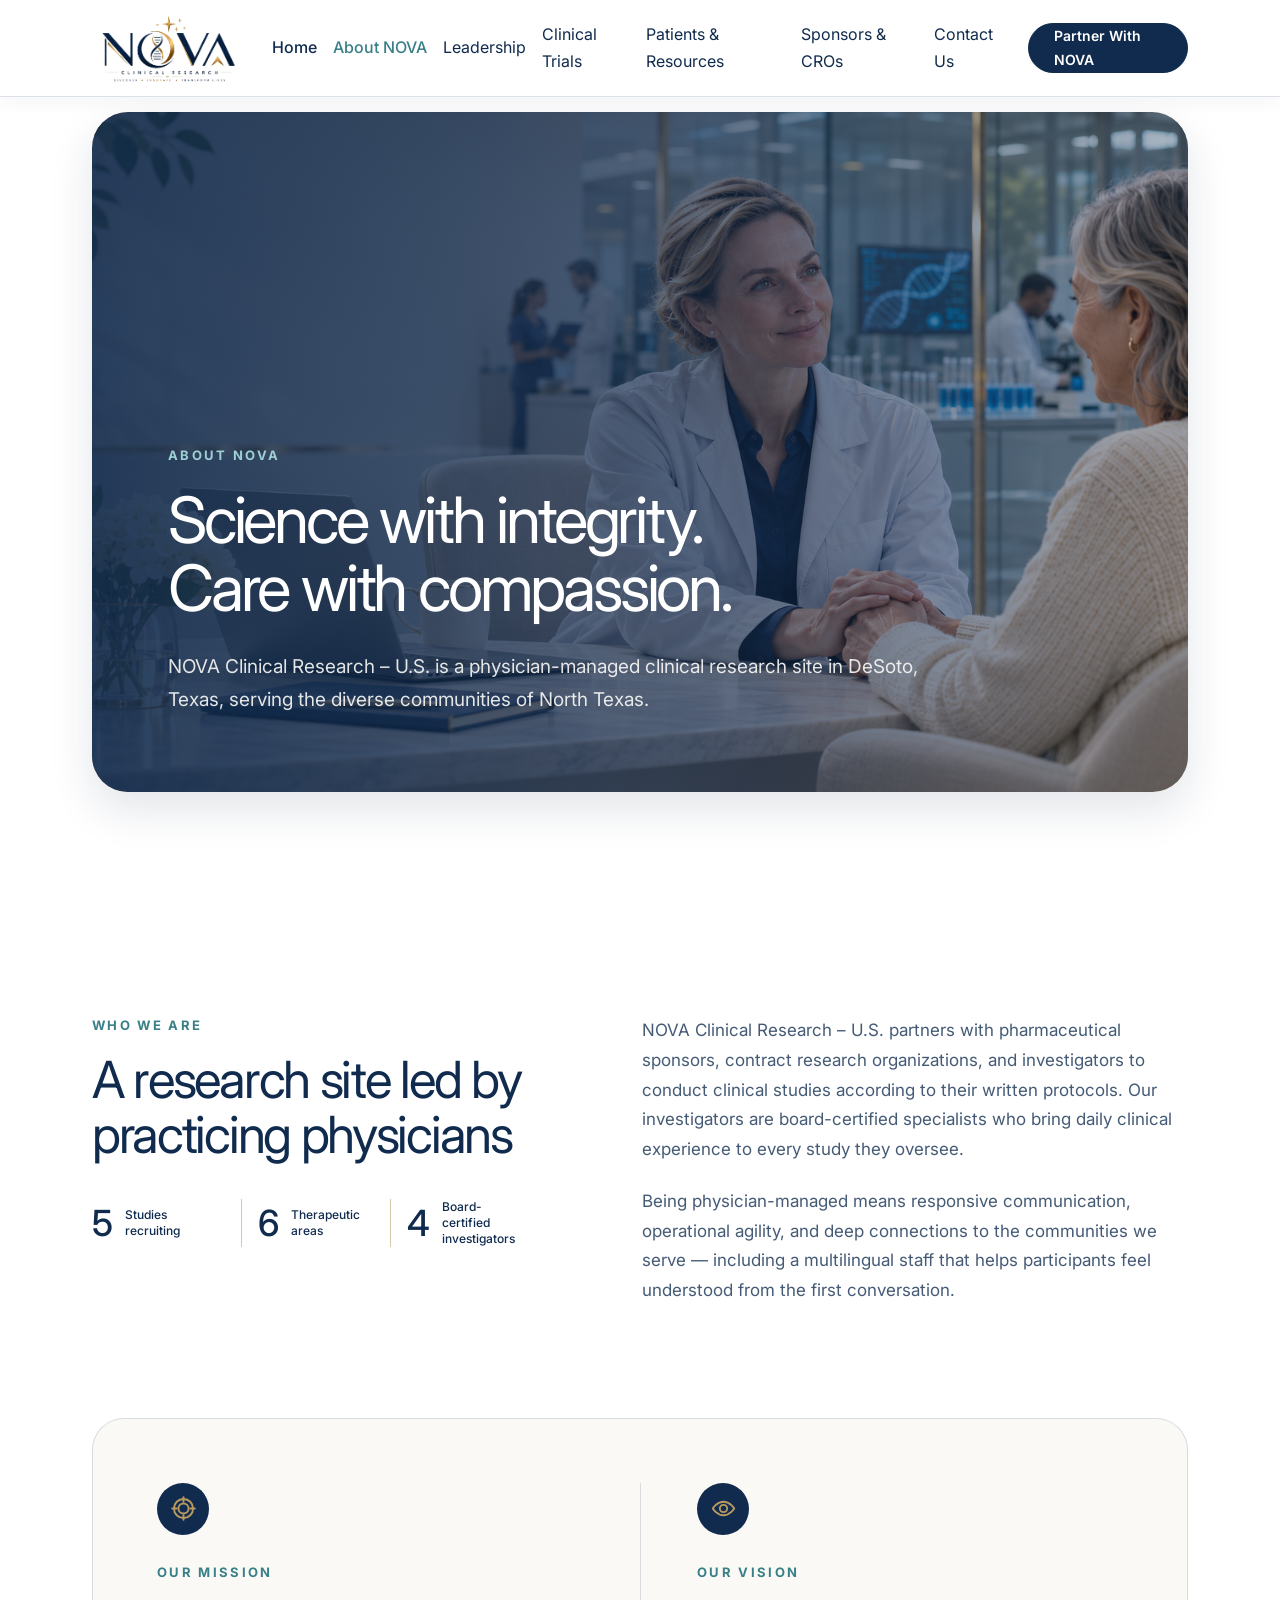
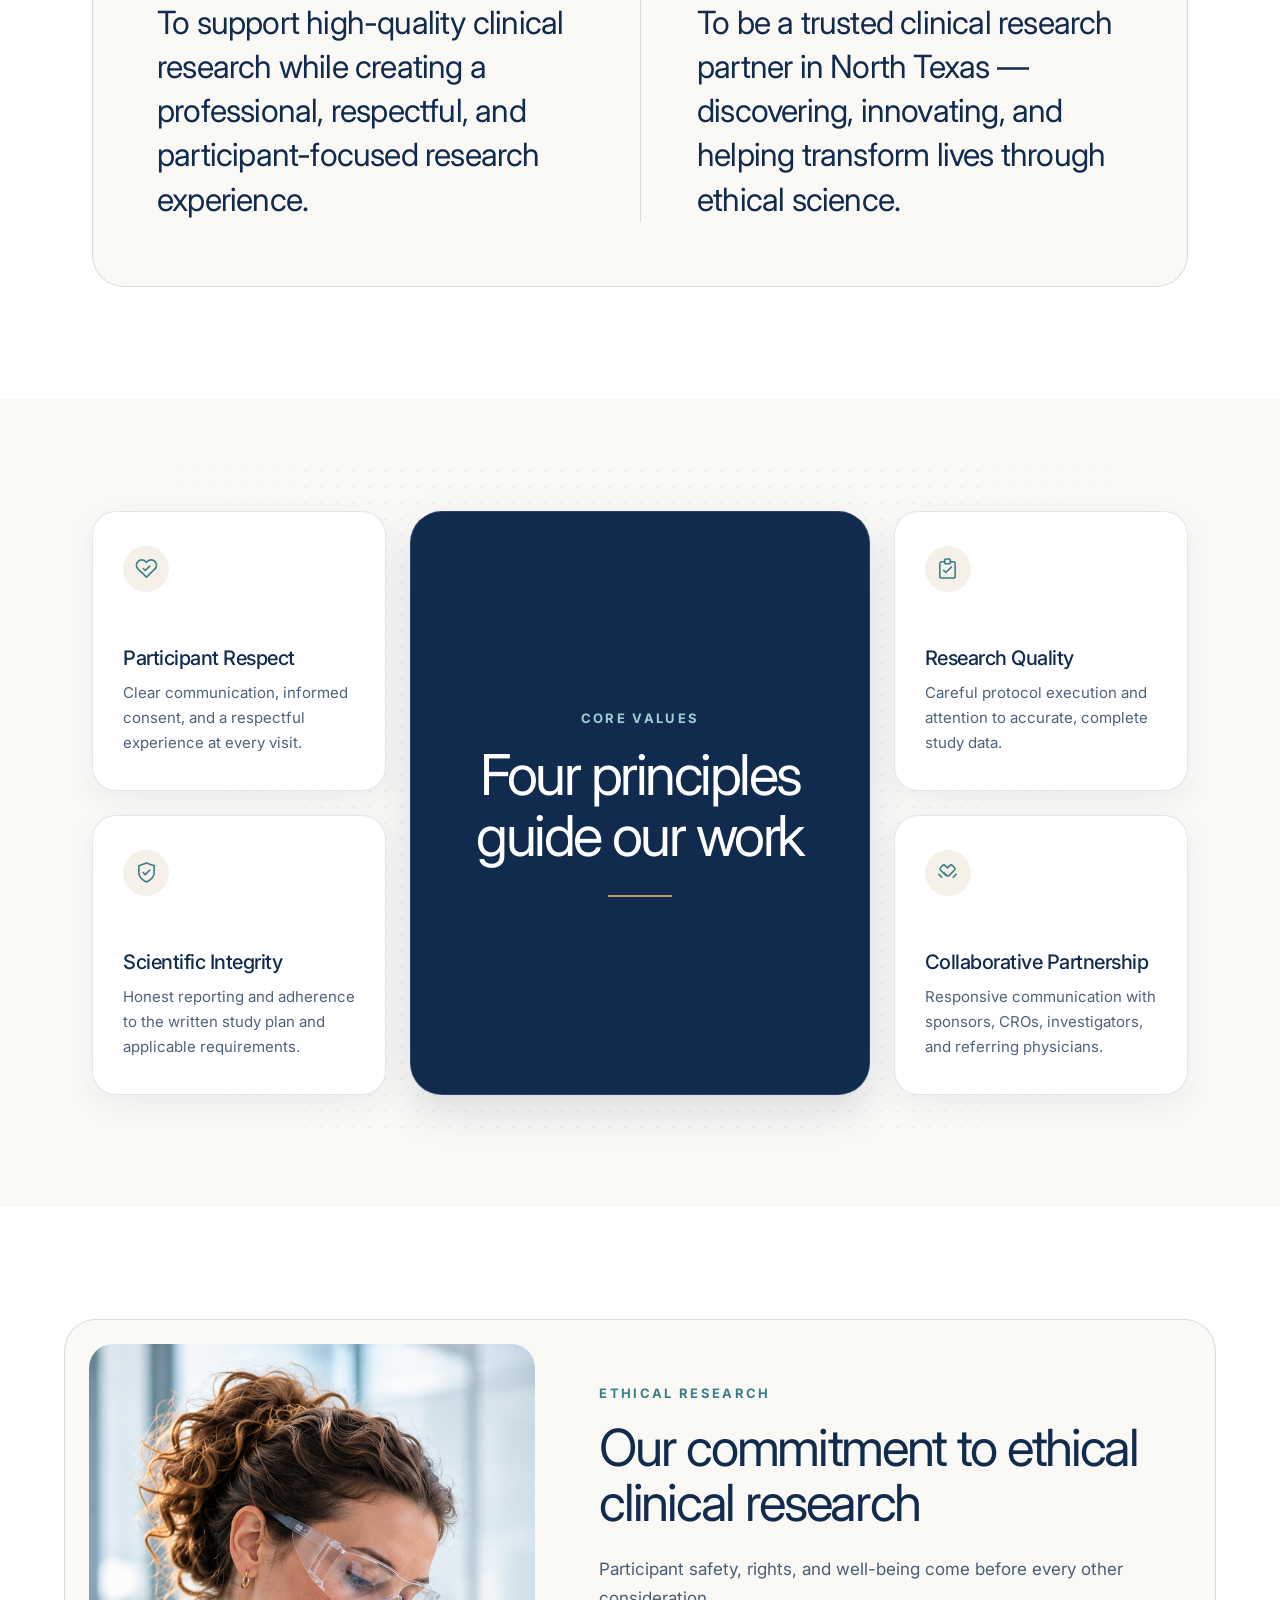
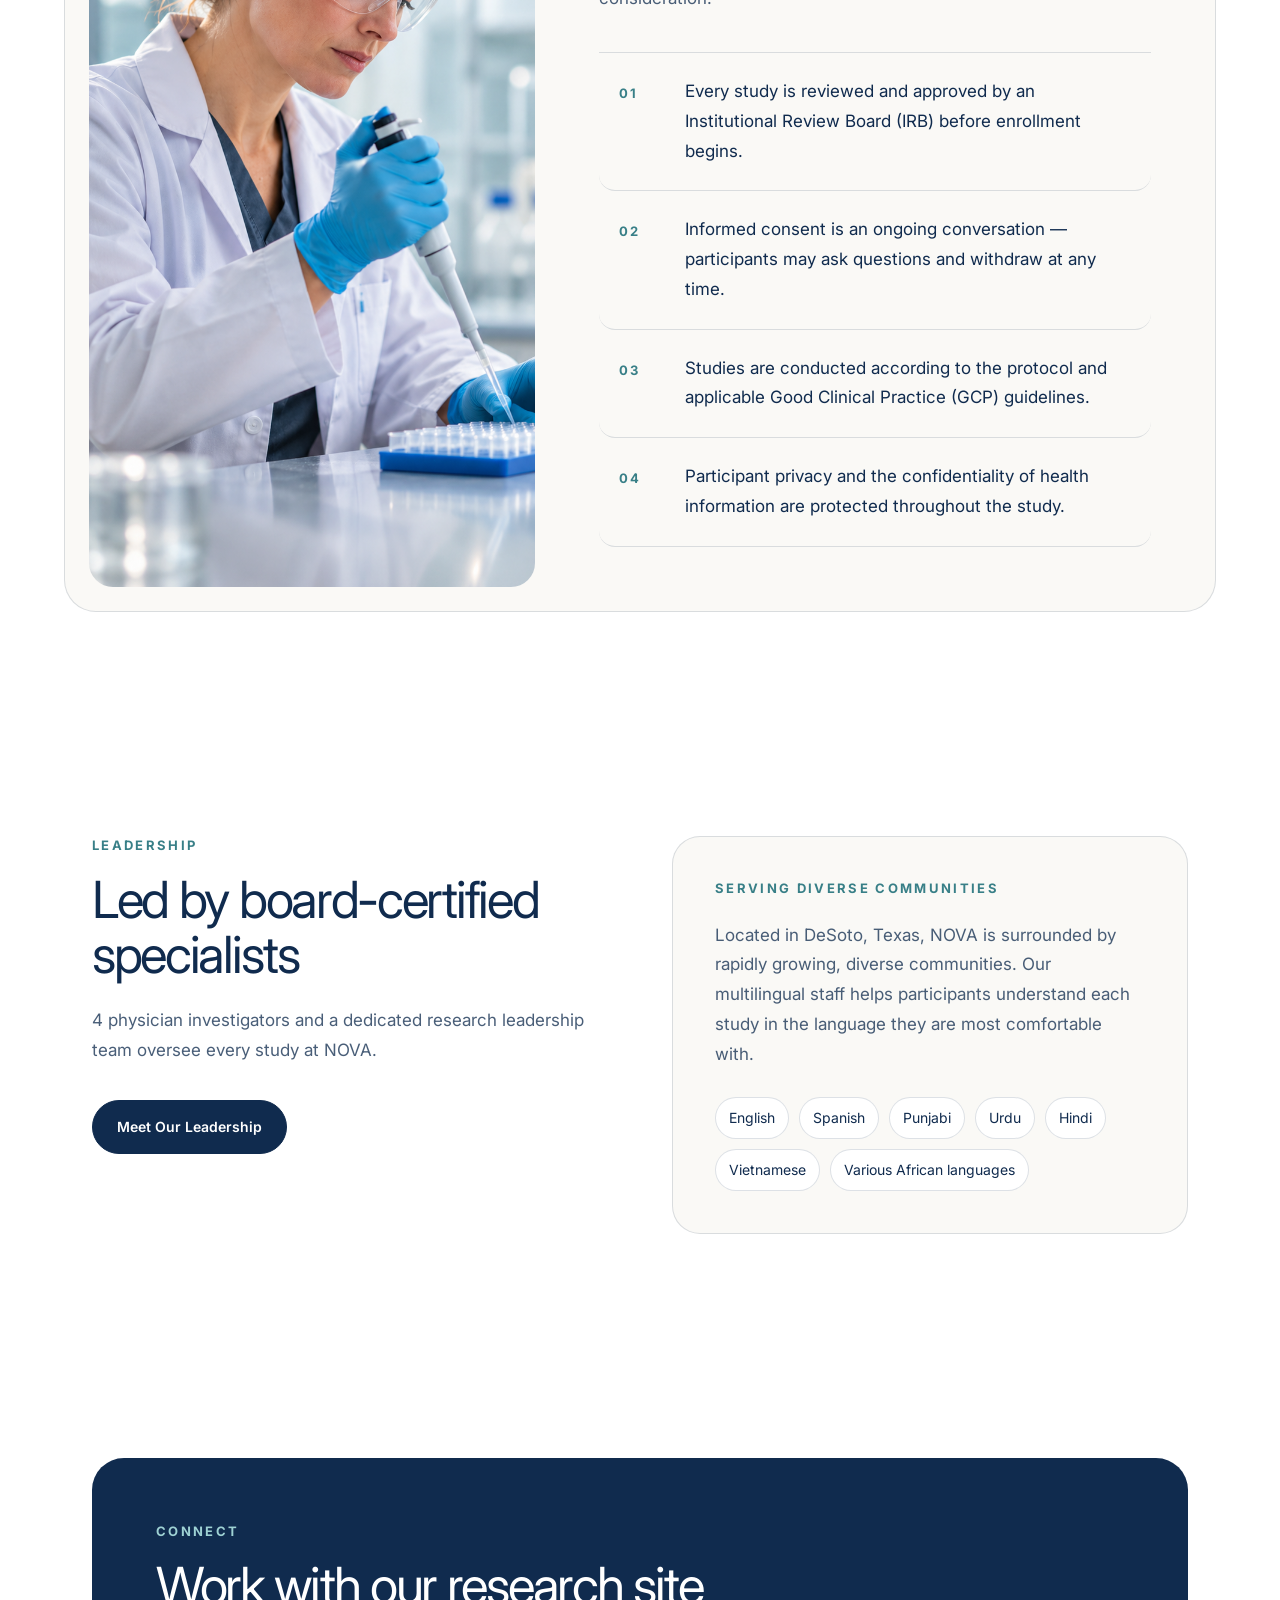
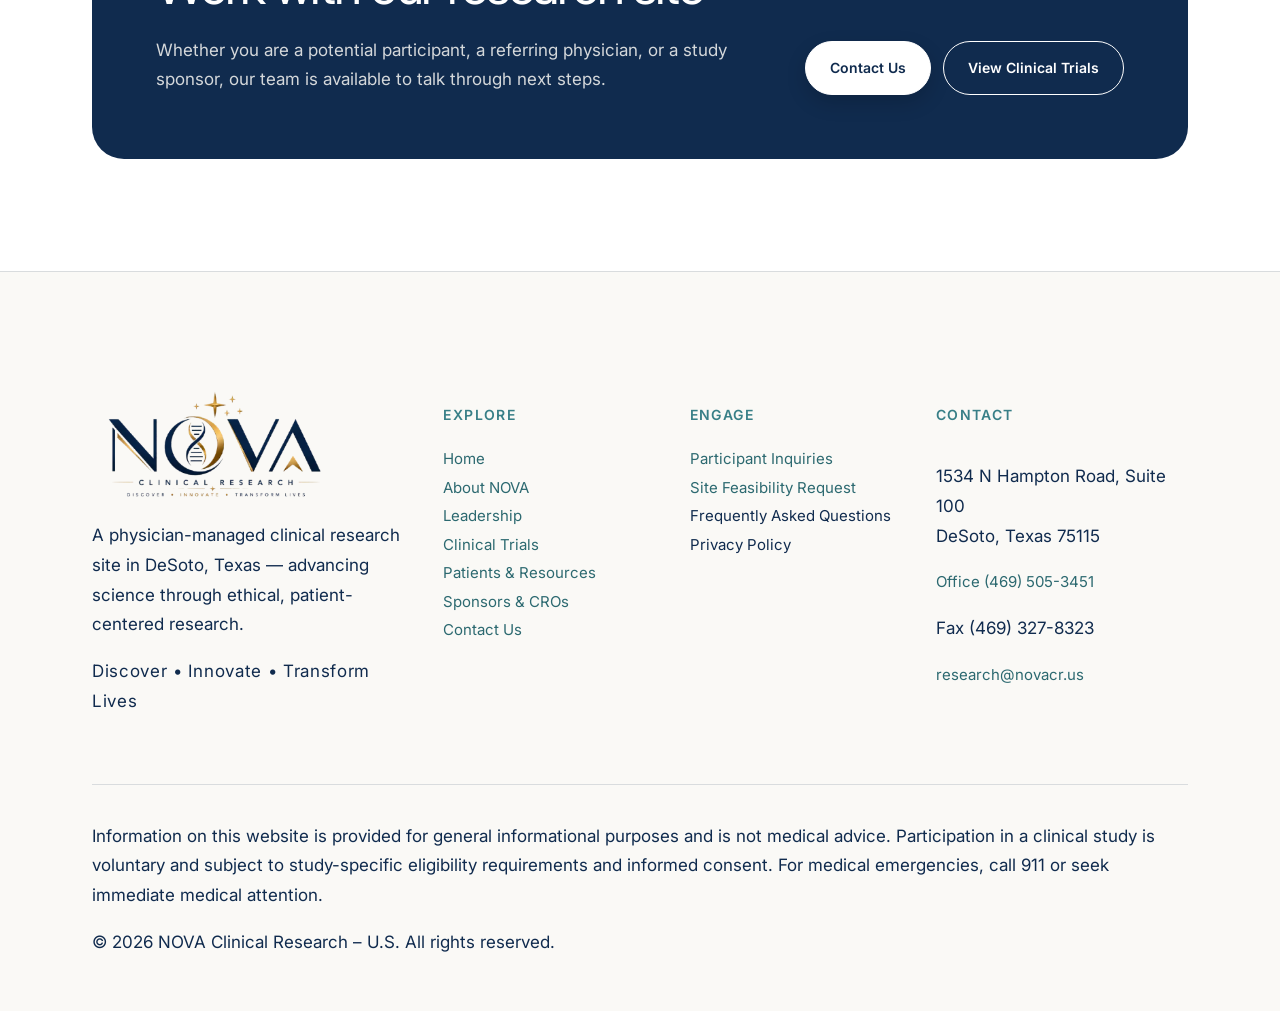
==== about.html @ a4112f47 "first commit" ====
<!doctype html>
<html lang="en">
<head>
<meta charset="UTF-8">
<meta name="viewport" content="width=device-width, initial-scale=1">
<title>About NOVA | NOVA Clinical Research – U.S.</title>
<meta name="description" content="Learn who NOVA Clinical Research – U.S. is: our mission, vision, core values, and commitment to ethical clinical research in DeSoto, Texas.">
<link rel="preconnect" href="https://fonts.googleapis.com">
<link rel="preconnect" href="https://fonts.gstatic.com" crossorigin>
<link href="https://fonts.googleapis.com/css2?family=Inter:wght@400;500;600;700;800&display=swap" rel="stylesheet">
<link rel="stylesheet" href="styles.css">
</head>
<body class="about-page">
<header class="site-header">
<div class="container header-row">
<a class="logo" href="index.html" aria-label="NOVA Clinical Research homepage">
<img class="brand-logo brand-logo-default" src="assets/nova-logo-white-gold-transparent.png" alt="NOVA Clinical Research" width="1728" height="910">
<img class="brand-logo brand-logo-scroll" src="assets/nova-logo.webp" alt="" aria-hidden="true" width="720" height="359">
</a>
<button class="mobile-toggle" aria-label="Toggle navigation" aria-expanded="false" aria-controls="main-nav">
<span aria-hidden="true">☰</span>
</button>
<nav class="nav" id="main-nav" aria-label="Main navigation">
<a href="index.html">Home</a>
<a class="active" href="about.html">About NOVA</a>
<span class="nav-label" aria-disabled="true">Leadership</span>
<span class="nav-label" aria-disabled="true">Clinical Trials</span>
<span class="nav-label" aria-disabled="true">Patients &amp; Resources</span>
<span class="nav-label" aria-disabled="true">Sponsors &amp; CROs</span>
<span class="nav-label" aria-disabled="true">Contact Us</span>
</nav>
<span class="btn header-cta" aria-disabled="true">Partner With NOVA</span>
</div>
</header>
<main>
<section class="about-page-hero">
<div class="wrap">
<div class="about-page-hero-panel">
<div class="about-page-hero-copy">
<span class="about-page-eyebrow">About NOVA</span>
<h1>Science with integrity.<br>Care with compassion.</h1>
<p>NOVA Clinical Research – U.S. is a physician-managed clinical research site in DeSoto, Texas, serving the diverse communities of North Texas.</p>
</div>
</div>
</div>
</section>
<section class="about-who">
<div class="wrap">
<div class="about-two-column">
<div>
<span class="about-page-eyebrow">Who We Are</span>
<h2>A research site led by practicing physicians</h2>
<dl class="about-page-stats" aria-label="NOVA research at a glance">
<div><dd>5</dd><dt>Studies<br>recruiting</dt></div>
<div><dd>6</dd><dt>Therapeutic<br>areas</dt></div>
<div><dd>4</dd><dt>Board-certified<br>investigators</dt></div>
</dl>
</div>
<div class="about-body-copy">
<p>NOVA Clinical Research – U.S. partners with pharmaceutical sponsors, contract research organizations, and investigators to conduct clinical studies according to their written protocols. Our investigators are board-certified specialists who bring daily clinical experience to every study they oversee.</p>
<p>Being physician-managed means responsive communication, operational agility, and deep connections to the communities we serve — including a multilingual staff that helps participants feel understood from the first conversation.</p>
</div>
</div>
<div class="about-purpose-grid">
<article>
<span class="about-purpose-icon" aria-hidden="true"><svg viewBox="0 0 24 24" role="img"><circle cx="12" cy="12" r="8.5"/><circle cx="12" cy="12" r="4.5"/><path d="M12 2v4M22 12h-4M12 22v-4M2 12h4"/></svg></span>
<span class="about-page-eyebrow">Our Mission</span>
<p>To support high-quality clinical research while creating a professional, respectful, and participant-focused research experience.</p>
</article>
<article>
<span class="about-purpose-icon" aria-hidden="true"><svg viewBox="0 0 24 24" role="img"><path d="M2.5 12s3.5-6 9.5-6 9.5 6 9.5 6-3.5 6-9.5 6-9.5-6-9.5-6Z"/><circle cx="12" cy="12" r="3.25"/></svg></span>
<span class="about-page-eyebrow">Our Vision</span>
<p>To be a trusted clinical research partner in North Texas — discovering, innovating, and helping transform lives through ethical science.</p>
</article>
</div>
</div>
</section>
<section class="about-values">
<div class="wrap">
<div class="about-values-grid">
<div class="about-values-intro">
<span class="about-page-eyebrow">Core Values</span>
<h2>Four principles guide our work</h2>
</div>
<article>
<span class="value-icon" aria-hidden="true"><svg viewBox="0 0 24 24"><path d="M20.8 4.6a5.5 5.5 0 0 0-7.8 0L12 5.7l-1.1-1.1a5.5 5.5 0 0 0-7.8 7.8L12 21l8.8-8.6a5.5 5.5 0 0 0 0-7.8Z"/><path d="m8.7 12 2.1 2.1 4.6-4.6"/></svg></span>
<h3>Participant Respect</h3>
<p>Clear communication, informed consent, and a respectful experience at every visit.</p>
</article>
<article>
<span class="value-icon" aria-hidden="true"><svg viewBox="0 0 24 24"><path d="M9 5H6a2 2 0 0 0-2 2v13a2 2 0 0 0 2 2h12a2 2 0 0 0 2-2V7a2 2 0 0 0-2-2h-3"/><rect x="9" y="2" width="6" height="5" rx="1"/><path d="m8 14 2.2 2.2L16 10.5"/></svg></span>
<h3>Research Quality</h3>
<p>Careful protocol execution and attention to accurate, complete study data.</p>
</article>
<article>
<span class="value-icon" aria-hidden="true"><svg viewBox="0 0 24 24"><path d="M12 22s8-3.5 8-10V5l-8-3-8 3v7c0 6.5 8 10 8 10Z"/><path d="m8.5 12 2.2 2.2 4.8-4.8"/></svg></span>
<h3>Scientific Integrity</h3>
<p>Honest reporting and adherence to the written study plan and applicable requirements.</p>
</article>
<article>
<span class="value-icon" aria-hidden="true"><svg viewBox="0 0 24 24"><path d="m8 12 3 3a2 2 0 0 0 2.8 0l5.4-5.4a2 2 0 0 0 0-2.8l-2-2a2 2 0 0 0-2.8 0L12 7.2l-2.4-2.4a2 2 0 0 0-2.8 0l-2 2a2 2 0 0 0 0 2.8L10.2 15"/><path d="m3 14 3 3M21 14l-3 3"/></svg></span>
<h3>Collaborative Partnership</h3>
<p>Responsive communication with sponsors, CROs, investigators, and referring physicians.</p>
</article>
</div>
</div>
</section>
<section class="about-ethics">
<div class="wrap about-ethics-layout">
<div class="about-ethics-media">
<img src="assets/nova-clinician-pipetting.png" alt="Clinician pipetting samples in a laboratory" width="1124" height="1406" loading="lazy">
</div>
<div class="about-ethics-content">
<span class="about-page-eyebrow">Ethical Research</span>
<h2>Our commitment to ethical clinical research</h2>
<p>Participant safety, rights, and well-being come before every other consideration.</p>
<ol class="about-ethics-list">
<li>
<span>01</span>
<p>Every study is reviewed and approved by an Institutional Review Board (IRB) before enrollment begins.</p>
</li>
<li>
<span>02</span>
<p>Informed consent is an ongoing conversation — participants may ask questions and withdraw at any time.</p>
</li>
<li>
<span>03</span>
<p>Studies are conducted according to the protocol and applicable Good Clinical Practice (GCP) guidelines.</p>
</li>
<li>
<span>04</span>
<p>Participant privacy and the confidentiality of health information are protected throughout the study.</p>
</li>
</ol>
</div>
</div>
</section>
<section class="about-leadership">
<div class="wrap about-leadership-grid">
<div>
<span class="about-page-eyebrow">Leadership</span>
<h2>Led by board-certified specialists</h2>
<p>4 physician investigators and a dedicated research leadership team oversee every study at NOVA.</p>
<a class="btn" href="index.html#why">Meet Our Leadership</a>
</div>
<div class="about-communities">
<span class="about-page-eyebrow">Serving Diverse Communities</span>
<p>Located in DeSoto, Texas, NOVA is surrounded by rapidly growing, diverse communities. Our multilingual staff helps participants understand each study in the language they are most comfortable with.</p>
<ul>
<li>English</li>
<li>Spanish</li>
<li>Punjabi</li>
<li>Urdu</li>
<li>Hindi</li>
<li>Vietnamese</li>
<li>Various African languages</li>
</ul>
</div>
</div>
</section>
<section class="about-connect">
<div class="wrap">
<div class="about-connect-panel">
<div>
<span class="about-page-eyebrow">Connect</span>
<h2>Work with our research site</h2>
<p>Whether you are a potential participant, a referring physician, or a study sponsor, our team is available to talk through next steps.</p>
</div>
<div class="about-connect-actions">
<a class="btn" href="#contact">Contact Us</a>
<a class="btn outline" href="index.html#trials">View Clinical Trials</a>
</div>
</div>
</div>
</section>
</main>
<footer id="contact">
<div class="wrap">
<div class="footer-grid">
<div>
<a class="footer-logo" href="index.html" aria-label="NOVA Clinical Research homepage">
<img class="brand-logo" src="assets/nova-logo.webp" alt="NOVA Clinical Research" width="720" height="359" loading="lazy">
</a>
<p>A physician-managed clinical research site in DeSoto, Texas — advancing science through ethical, patient-centered research.</p>
<p class="brand-motto">Discover • Innovate • Transform Lives</p>
</div>
<div>
<h4>Explore</h4>
<a href="index.html">Home</a>
<a href="about.html">About NOVA</a>
<a href="index.html#why">Leadership</a>
<a href="index.html#trials">Clinical Trials</a>
<a href="index.html#patients">Patients &amp; Resources</a>
<a href="index.html#sponsors">Sponsors &amp; CROs</a>
<a href="#contact">Contact Us</a>
</div>
<div>
<h4>Engage</h4>
<a href="#contact">Participant Inquiries</a>
<a href="#contact">Site Feasibility Request</a>
<span class="footer-text">Frequently Asked Questions</span>
<span class="footer-text">Privacy Policy</span>
</div>
<div class="footer-contact">
<h4>Contact</h4>
<p>1534 N Hampton Road, Suite 100<br>DeSoto, Texas 75115</p>
<a href="tel:+14695053451">Office (469) 505-3451</a>
<p>Fax (469) 327-8323</p>
<a href="mailto:research@novacr.us">research@novacr.us</a>
</div>
</div>
<div class="copyright">
<p>Information on this website is provided for general informational purposes and is not medical advice. Participation in a clinical study is voluntary and subject to study-specific eligibility requirements and informed consent. For medical emergencies, call 911 or seek immediate medical attention.</p>
<p>© 2026 NOVA Clinical Research – U.S. All rights reserved.</p>
</div>
</div>
</footer>
<script src="header.js" defer>
</script>
</body>
</html>
---- styles.css ----
:root{--navy:#102B4E;--gold:#B89A60;--ivory:#FAF9F6;--teal:#387F87;--white:#fff;--text:var(--navy);--line:rgba(16,43,78,.14);--max:1220px}*{box-sizing:border-box}html{scroll-behavior:smooth}body{margin:0;font-family:Inter,Arial,sans-serif;color:var(--navy);background:var(--white);-webkit-font-smoothing:antialiased}a{color:inherit;text-decoration:none}button,input,textarea{font:inherit}button,a{transition:all .2s ease}a:focus-visible,button:focus-visible{outline:3px solid var(--teal);outline-offset:3px}.wrap{max-width:var(--max);margin:auto;padding:0 28px}.eyebrow{text-transform:uppercase;letter-spacing:.2em;font-size:11px;font-weight:800;color:var(--teal)}.eyebrow:before{content:"";display:inline-block;width:21px;height:1px;background:var(--gold);vertical-align:middle;margin-right:11px}.serif{font-family:Inter,Arial,sans-serif;font-weight:400;letter-spacing:-.025em}.btn{display:inline-flex;justify-content:center;align-items:center;gap:13px;padding:16px 22px;border:1px solid var(--navy);background:var(--navy);color:#fff;font-weight:800;font-size:12px;letter-spacing:.02em;cursor:pointer;min-height:50px}.btn:hover{background:var(--navy);transform:translateY(-2px)}.btn.outline{background:transparent;color:var(--navy)}.btn.outline:hover{background:var(--navy);color:#fff}.btn.light{background:#fff;color:var(--navy);border-color:#fff}.btn.gold{background:var(--gold);border-color:var(--gold);color:var(--navy)}.topline{background:var(--navy);color:var(--ivory);font-size:11px;letter-spacing:.02em}.topline .wrap{display:flex;justify-content:space-between;padding-top:9px;padding-bottom:9px}.topline .tag{color:var(--gold)}.site-header{background:white;position:sticky;top:0;z-index:10;border-bottom:1px solid rgba(16,43,78,.14)}.header-row{display:flex;align-items:center;justify-content:space-between;min-height:90px;gap:20px}.logo{display:flex;align-items:center;gap:12px;flex-shrink:0}.logo-mark{font:48px Inter,Arial,sans-serif;line-height:1;letter-spacing:-.08em}.logo-mark .o{color:var(--gold)}.logo-sub{font-size:9px;font-weight:800;letter-spacing:.21em;text-transform:uppercase;margin-top:3px}.nav{display:flex;gap:25px;align-items:center}.nav a{font-size:12px;font-weight:800;white-space:nowrap;color:var(--navy)}.nav a:hover,.nav a.active{color:var(--teal)}.header-cta{font-size:11px;padding:13px 17px;min-height:44px}.mobile-toggle{display:none;border:0;background:transparent;font-size:26px;color:var(--navy);cursor:pointer}.hero{min-height:645px;position:relative;display:flex;align-items:center;isolation:isolate;background:var(--ivory) url('assets/nova-hero.png') center right/cover no-repeat}.hero:before{content:"";position:absolute;inset:0;z-index:-1;background:linear-gradient(90deg,rgba(246,249,251,.96) 0%,rgba(242,248,250,.91) 25%,rgba(235,243,248,.66) 44%,rgba(235,244,249,.08) 65%,rgba(0,0,0,0) 100%)}.hero-content{width:100%;padding-top:90px;padding-bottom:100px}.hero-copy{max-width:590px}.hero h1{font-size:clamp(46px,4.3vw,70px);line-height:1.09;margin:22px 0 20px}.hero h1 em{font-style:normal;color:var(--teal)}.hero p{font-size:15px;line-height:1.9;color:var(--navy);max-width:480px;margin-bottom:32px}.actions{display:flex;gap:12px;flex-wrap:wrap}.hero-foot{position:absolute;bottom:0;left:0;right:0;background:rgba(16,43,78,.95);color:white}.hero-foot .wrap{display:flex;gap:60px;align-items:center;padding-top:18px;padding-bottom:18px;font-size:11px;letter-spacing:.035em}.hero-foot strong{color:var(--gold)}.hero-foot span{display:flex;align-items:center;gap:10px}.hero-foot span:before{content:"";width:6px;height:6px;background:var(--gold);border-radius:50%}section{padding:100px 0}.section-head{display:flex;justify-content:space-between;align-items:end;gap:35px;margin-bottom:42px}.section-head h2,.intro h2,.split-head h2{font-size:clamp(35px,3.4vw,52px);line-height:1.17;margin:16px 0 0}.section-head p{max-width:405px;font-size:13px;line-height:1.95;color:var(--text)}.about{background:var(--ivory)}.intro{display:grid;grid-template-columns:1.05fr 1fr;gap:100px;align-items:center}.intro p{color:var(--text);font-size:14px;line-height:2;max-width:560px}.statements{display:grid;grid-template-columns:1fr 1fr;gap:15px;margin-top:32px}.statement{padding:27px;border-left:2px solid var(--gold);background:white}.statement b{display:block;font-size:12px;margin-bottom:8px}.statement span{font-size:12px;line-height:1.8;color:var(--text)}.visual-panel{min-height:390px;background:linear-gradient(135deg,var(--navy),var(--teal));padding:34px;position:relative;overflow:hidden;display:flex;align-items:flex-end}.visual-panel:before{content:"";width:270px;height:270px;border:1px solid #ffffff60;border-radius:50%;position:absolute;right:-70px;top:-60px;box-shadow:0 0 0 65px #ffffff08,0 0 0 135px #ffffff08}.visual-panel blockquote{position:relative;margin:0;color:white;font:29px/1.32 Inter,Arial,sans-serif;max-width:340px}.visual-panel small{display:block;margin-top:20px;font:800 11px Inter,Arial,sans-serif;letter-spacing:.12em;color:var(--gold);text-transform:uppercase}.cards{display:grid;grid-template-columns:repeat(3,1fr);gap:18px}.specialty{border:1px solid var(--line);padding:32px;background:#fff;min-height:240px;position:relative}.specialty:hover{border-color:var(--gold);box-shadow:0 15px 40px #102b4e0c;transform:translateY(-3px)}.specialty .symbol{width:47px;height:47px;border-radius:50%;background:rgba(56,127,135,.08);color:var(--teal);display:grid;place-items:center;font-weight:800;font-size:14px;letter-spacing:-.02em}.specialty h3{font-size:17px;margin:26px 0 10px}.specialty p,.study p,.feature p{font-size:12px;line-height:1.9;color:var(--text);margin:0}.studies{background:var(--ivory)}.study{background:white;padding:30px;border:1px solid rgba(16,43,78,.14);display:flex;flex-direction:column;min-height:305px}.status{display:inline-flex;align-items:center;gap:7px;color:var(--teal);font-weight:800;font-size:10px;text-transform:uppercase;letter-spacing:.1em}.status:before{content:"";background:var(--teal);height:6px;width:6px;border-radius:50%}.study h3{font-size:18px;line-height:1.5;margin:22px 0 12px}.study a{margin-top:auto;padding-top:25px;font-weight:800;font-size:12px;color:var(--teal)}.small-note{font-size:11px;color:var(--navy);margin-top:18px}.why{display:grid;grid-template-columns:1fr 1fr;gap:65px;align-items:center}.why h2{font-size:clamp(36px,3.5vw,51px);line-height:1.2}.feature{border-bottom:1px solid var(--line);padding:20px 0;display:flex;gap:17px}.feature:first-child{border-top:1px solid var(--line)}.feature .num{font:18px Inter,Arial,sans-serif;color:var(--gold)}.feature h3{font-size:14px;margin:0 0 7px}.connect{background:var(--navy);color:white}.connect .section-head h2{max-width:760px}.connect .eyebrow{color:var(--gold)}.connect .section-head p{color:var(--ivory)}.paths{display:grid;grid-template-columns:1fr 1fr;gap:20px}.path{border:1px solid #ffffff38;padding:44px;min-height:305px}.path:first-child{background:#ffffff0b}.path:last-child{background:#ffffff05}.path .label{color:var(--gold);text-transform:uppercase;letter-spacing:.15em;font-size:10px;font-weight:800}.path h3{font-size:34px;line-height:1.2;max-width:350px;margin:20px 0 15px}.path p{font-size:13px;line-height:1.9;color:var(--ivory);max-width:420px}.path .btn{margin-top:16px}.path .btn.outline{color:white;border-color:#ffffffa0}.path .btn.outline:hover{background:white;color:var(--navy)}footer{background:var(--navy);color:var(--ivory);padding:58px 0 20px}.footer-grid{display:grid;grid-template-columns:1.7fr 1fr 1fr;gap:65px}.footer-grid p,.footer-grid a{font-size:12px;line-height:2;color:var(--ivory)}.footer-grid h4{font-size:12px;text-transform:uppercase;letter-spacing:.1em;color:var(--gold)}.footer-grid a{display:block}.footer-logo{color:white;font:34px Inter,Arial,sans-serif}.copyright{margin-top:50px;border-top:1px solid #ffffff22;padding-top:20px;font-size:10px;line-height:1.8;color:var(--ivory)}.preview-note{background:var(--ivory);color:var(--navy);font-size:11px;padding:10px 28px;text-align:center}.preview-note strong{font-weight:800}@media(max-width:1050px){.nav{gap:12px}.nav a{font-size:10px}.header-cta{display:none}.hero{min-height:570px}.intro{gap:35px}.why{gap:35px}}@media(max-width:760px){.wrap{padding:0 20px}.topline .tag{display:none}.header-row{min-height:68px}.logo-mark{font-size:35px}.logo-sub{font-size:7px}.mobile-toggle{display:block}.nav{display:none;position:absolute;left:0;right:0;top:68px;padding:20px;background:white;box-shadow:0 15px 25px #00000015;flex-direction:column;align-items:stretch;gap:0}.nav.open{display:flex}.nav a{padding:13px;font-size:13px}.hero{min-height:695px;align-items:flex-start;background-position:61% center}.hero:before{background:linear-gradient(180deg,rgba(249,251,252,.98) 0%,rgba(248,250,251,.91) 30%,rgba(248,251,252,.62) 50%,transparent 80%)}.hero-content{padding-top:45px;padding-bottom:100px}.hero-copy{max-width:430px}.hero h1{font-size:45px;margin:18px 0 12px}.hero p{font-size:12px;line-height:1.75;max-width:375px;margin-bottom:20px}.btn{padding:14px 16px;font-size:11px}.hero-foot .wrap{gap:16px;justify-content:space-between;font-size:9px;padding-top:12px;padding-bottom:12px}.hero-foot span:last-child{display:none}section{padding:65px 0}.section-head{display:block;margin-bottom:28px}.section-head h2,.intro h2{font-size:36px}.section-head p{max-width:none}.intro,.why,.paths{grid-template-columns:1fr}.visual-panel{min-height:260px}.cards{grid-template-columns:1fr}.specialty{min-height:auto;padding:25px}.specialty h3{margin:16px 0 8px}.statements{gap:10px}.statement{padding:17px}.study{min-height:245px;padding:25px}.why{gap:20px}.path{padding:28px;min-height:285px}.path h3{font-size:30px}.footer-grid{grid-template-columns:1fr 1fr;gap:24px}.footer-grid>div:first-child{grid-column:1/-1}.copyright{margin-top:25px}}


/* NOVA brand header and full-viewport hero */
.site-header{position:absolute;inset:0 0 auto;z-index:20;border:0;background:transparent;color:var(--white)}
.site-header .header-row{max-width:none;min-height:108px;padding:20px 4.5vw;display:grid;grid-template-columns:1fr auto 1fr;gap:28px}
.logo{justify-self:start}.logo-mark{color:var(--white);font-size:44px}.logo-sub{color:var(--white)}
.nav{justify-self:center;margin:0;gap:26px}.nav a{font-size:14px;font-weight:500;color:var(--white)}.nav a:hover,.nav a.active{color:var(--gold)}
.site-header .header-cta{display:inline-flex;justify-self:end;padding:0 25px;min-height:52px;border-radius:999px;border-color:var(--gold);background:var(--gold);color:var(--navy);font-size:14px;font-weight:600;letter-spacing:0}
.site-header .header-cta:hover,.hero .btn:hover{background:var(--ivory);border-color:var(--ivory);color:var(--navy)}
.hero{height:100vh;min-height:0;max-height:none;padding:0;display:flex;align-items:center;position:relative;isolation:isolate;overflow:hidden;background:var(--navy) url('assets/nova-hero-lab.png') center/cover no-repeat}
.hero:before{content:"";position:absolute;inset:0;z-index:-1;background:linear-gradient(90deg,rgba(16,43,78,.96) 0%,rgba(16,43,78,.86) 36%,rgba(16,43,78,.42) 70%,rgba(16,43,78,.25) 100%)}
.hero-content{position:relative;z-index:2;width:100%;margin:0;padding:108px 4.5vw 50px;display:flex;align-items:center}
.hero-copy{width:55%;max-width:850px;color:var(--white);text-align:left}
.hero h1{margin:0 0 26px;font-size:clamp(48px,5.2vw,94px);font-weight:400;letter-spacing:-.055em;line-height:1.04;white-space:normal}
.hero h1 em{color:var(--gold);font-style:normal}.hero p{max-width:570px;margin:0 0 32px;color:var(--white);font-size:17px;line-height:1.8}
.hero .actions{justify-content:flex-start;gap:14px}.hero .btn{min-height:54px;padding:0 25px;border-radius:999px;border-color:var(--gold);background:var(--gold);color:var(--navy);font-size:14px;font-weight:600;letter-spacing:0}
.hero .btn.outline{background:transparent;color:var(--white);border-color:var(--gold)}.hero .btn.outline:hover{background:var(--white);border-color:var(--white);color:var(--navy)}
.hero-person{position:absolute;z-index:1;bottom:0;left:75%;height:90vh;width:auto;max-width:none;transform:translateX(-50%);pointer-events:none}
.hero-foot{display:none}
.hero a:focus-visible,.site-header a:focus-visible,.mobile-toggle:focus-visible{outline:3px solid var(--white);outline-offset:5px}
@media(max-width:1250px){.nav{gap:16px}.nav a{font-size:12px}.site-header .header-row{gap:20px}.hero h1{font-size:clamp(48px,5.4vw,70px)}}
@media(max-width:1050px){.site-header .header-row{grid-template-columns:1fr auto auto;min-height:90px}.mobile-toggle{display:block;grid-column:3;grid-row:1;color:var(--white);font-size:28px;padding:8px}.site-header .header-cta{grid-column:2;grid-row:1}.nav{display:none;position:absolute;top:86px;left:4.5vw;right:4.5vw;padding:16px;border:1px solid var(--gold);background:var(--navy);flex-direction:column;align-items:stretch;gap:0;box-shadow:0 15px 30px #102b4e33}.nav.open{display:flex}.nav a{font-size:15px;padding:12px}.hero-copy{width:57%}.hero h1{font-size:clamp(43px,5.5vw,58px)}.hero-person{left:79%;height:86vh}.hero p{font-size:16px}}
@media(max-width:760px){.site-header .header-row{padding:14px 22px;min-height:80px;gap:14px}.logo-mark{font-size:34px}.logo-sub{font-size:7px}.site-header .header-cta{font-size:12px;min-height:44px;padding-inline:17px}.hero{height:100vh;min-height:0;align-items:flex-start;background-position:60% center}.hero:before{background:linear-gradient(180deg,rgba(16,43,78,.94) 0%,rgba(16,43,78,.88) 48%,rgba(16,43,78,.48) 100%)}.hero-content{padding:112px 24px 0;align-items:flex-start}.hero-copy{width:100%;max-width:550px}.hero h1{font-size:clamp(38px,7.5vw,54px);margin-bottom:18px}.hero p{font-size:16px;line-height:1.65;margin-bottom:22px;max-width:470px}.hero .actions{gap:10px}.hero .btn{min-height:48px;padding-inline:18px;font-size:13px}.hero-person{height:44vh;left:73%;bottom:0}}
@media(max-width:430px){.hero-content{padding-top:104px}.hero h1{font-size:clamp(34px,9vw,39px)}.hero p{font-size:15px;line-height:1.6}.hero .btn{padding-inline:14px;font-size:12px}.hero-person{height:39vh;left:72%}}
@media(max-height:650px) and (min-width:761px){.hero h1{font-size:clamp(42px,4.6vw,68px)}.hero-content{padding-top:90px;padding-bottom:24px}.hero h1{margin-bottom:18px}.hero p{margin-bottom:22px}.hero-person{height:88vh}}
@media(max-height:700px) and (max-width:760px){.hero-content{padding-top:94px}.hero h1{font-size:34px;margin-bottom:12px}.hero p{font-size:14px;margin-bottom:16px}.hero-person{height:32vh}.hero .btn{min-height:44px}}

/* Brand guidelines: Midnight Navy #102B4E is the primary corporate color.
   Champagne Gold #B89A60 is reserved for accents and selected actions.
   Warm Ivory #FAF9F6 and Pure White #FFFFFF form the content surfaces.
   Clinical Teal #387F87 identifies scientific details. Preserve the supplied logo. */
:root{--white:#FFFFFF;--text:#102B4E;--line:rgba(16,43,78,.14)}
body{font-size:16px;line-height:1.7}
section[id],footer[id]{scroll-margin-top:24px}
h1,h2,h3,h4{color:var(--navy)}
h2,h3{font-weight:500;letter-spacing:-.025em}
.eyebrow{font-size:14px;font-weight:600;letter-spacing:.14em}
.btn{min-height:52px;padding:14px 24px;border-radius:999px;font-size:14px;font-weight:600;letter-spacing:0;background:var(--navy);border-color:var(--navy);color:var(--white)}
.btn:hover{background:var(--teal);border-color:var(--teal)}
.btn.outline{background:transparent;color:var(--navy);border-color:var(--navy)}
.btn.outline:hover{background:var(--navy);color:var(--white)}
a:focus-visible,button:focus-visible{outline:3px solid var(--teal);outline-offset:5px}
.site-header{background:var(--white);color:var(--navy);border-bottom:1px solid var(--line)}
.site-header .header-row{padding-block:10px;min-height:108px}
.brand-logo{display:block;width:190px;height:auto;object-fit:contain}
.nav a{color:var(--navy);font-size:14px}
.nav a:hover,.nav a.active{color:var(--teal)}
.site-header .header-cta{background:var(--navy);border-color:var(--navy);color:var(--white)}
.site-header .header-cta:hover{background:var(--teal);border-color:var(--teal);color:var(--white)}
.hero h1{color:var(--white)}
.site-header a:focus-visible,.mobile-toggle:focus-visible{outline-color:var(--teal)}
.section-head p,.intro p,.specialty p,.study p,.feature p,.path p,.why-description{font-size:16px;line-height:1.8;color:var(--text)}
.statement{border:1px solid var(--line);border-top:2px solid var(--gold);border-left:1px solid var(--line)}
.statement b{font-size:16px;font-weight:600}.statement span{font-size:15px;line-height:1.8}
.visual-panel{background:var(--white);border:1px solid var(--line);border-top:3px solid var(--gold);padding:40px}
.visual-panel:before{border-color:rgba(56,127,135,.2);box-shadow:0 0 0 65px rgba(56,127,135,.03)}
.visual-panel blockquote{color:var(--navy);font-size:28px;font-weight:400}
.visual-panel small{color:var(--teal);font-size:14px;font-weight:500;line-height:1.6}
.specialty,.study{border-color:var(--line);padding:32px}
.specialty h3,.study h3{font-size:20px}.specialty .symbol{color:var(--teal);background:rgba(56,127,135,.08);font-weight:600}
.study a{font-size:15px;font-weight:600}.status{font-size:13px;font-weight:600;letter-spacing:.06em}
.status:before{display:none}.small-note{font-size:14px;color:var(--navy)}
.feature h3{font-size:18px;font-weight:600}.feature .num{color:var(--teal)}.feature{padding-block:24px}
.connect{background:var(--ivory);color:var(--navy)}
.connect .eyebrow{color:var(--teal)}.connect .section-head p{color:var(--navy)}
.path,.path:first-child,.path:last-child{background:var(--white);border:1px solid var(--line);border-top:2px solid var(--gold)}
.path .label{color:var(--teal);font-size:14px;font-weight:600;letter-spacing:.1em}.path h3{font-size:34px}
.path .btn,.path .btn.light{background:var(--navy);border-color:var(--navy);color:var(--white)}
.path .btn.outline{background:transparent;border-color:var(--navy);color:var(--navy)}
.path .btn:hover{background:var(--teal);border-color:var(--teal);color:var(--white)}
footer{background:var(--white);color:var(--navy);border-top:1px solid var(--line)}
.footer-logo{display:inline-block}.footer-logo .brand-logo{width:240px}
.footer-grid h4{font-size:14px;color:var(--teal);font-weight:600}
.footer-grid .footer-text{display:block;font-size:15px;line-height:1.9;color:var(--navy)}
.footer-grid p,.footer-grid a{font-size:15px;color:var(--navy);line-height:1.9}
.footer-grid a:hover{color:var(--teal)}.brand-motto{letter-spacing:.04em;color:var(--teal)}
.copyright{font-size:13px;color:var(--navy);border-color:var(--line)}
@media(max-width:1250px){.nav{gap:16px}.nav a{font-size:13px}.brand-logo{width:165px}}
@media(max-width:1050px){.mobile-toggle{color:var(--navy)}.nav{background:var(--white);border-color:var(--line)}.nav a{font-size:15px}}
@media(max-width:760px){.site-header .header-row{min-height:90px;padding-block:8px}.brand-logo{width:135px}.hero-content{padding-top:130px}.visual-panel{padding:28px}.path h3{font-size:30px}.nav{top:90px}}
@media(max-width:430px){.site-header .header-row{padding-inline:16px;gap:10px}.brand-logo{width:120px}.site-header .header-cta{padding-inline:12px}.hero-content{padding-top:116px}}
/* Compact header: clear at the top, white after scrolling. */
.site-header{position:fixed;background:transparent;backdrop-filter:none;-webkit-backdrop-filter:none;border-bottom:1px solid transparent;transform:translateY(0);transition:transform .25s ease,background-color .25s ease,box-shadow .25s ease}
.site-header .header-row{min-height:80px;padding-block:6px}
.brand-filter-defs{position:absolute;overflow:hidden;pointer-events:none}
.site-header .brand-logo{width:150px;filter:none}
.site-header .brand-logo-default{display:block}
.site-header .brand-logo-scroll{display:none}
.site-header.is-scrolled .brand-logo-default{display:none}
.site-header.is-scrolled .brand-logo-scroll{display:block}
.site-header .logo{background:transparent;padding:0;border-radius:0}
.site-header.is-scrolled .brand-logo{filter:none}
.site-header .nav a{color:var(--white)}
.site-header .nav a:hover,.site-header .nav a.active{color:var(--gold)}
.site-header .header-cta{min-height:44px;background:var(--gold);border-color:var(--gold);color:var(--navy)}
.site-header .mobile-toggle{color:var(--white)}
.site-header.is-scrolled{background:rgba(255,255,255,.92);backdrop-filter:blur(10px);-webkit-backdrop-filter:blur(10px);border-bottom-color:var(--line);box-shadow:0 4px 18px rgba(16,43,78,.06)}
.site-header.is-scrolled .nav a{color:var(--navy)}
.site-header.is-scrolled .nav a:hover,.site-header.is-scrolled .nav a.active{color:var(--teal)}
.site-header.is-scrolled .mobile-toggle{color:var(--navy)}
.site-header.is-hidden{transform:translateY(-100%);visibility:hidden;transition:transform .25s ease,visibility .25s}
.site-header.is-keyboard-active:focus-within{transform:translateY(0);visibility:visible}
section[id],footer[id]{scroll-margin-top:96px}
@media(max-width:1050px){.site-header .nav{top:calc(100% - 1px)}.site-header .nav a{color:var(--navy)}.site-header .nav a:hover,.site-header .nav a.active{color:var(--teal)}}
@media(max-width:760px){.site-header .header-row{min-height:70px;padding-block:4px}.site-header .brand-logo{width:120px}.site-header .header-cta{min-height:44px}section[id],footer[id]{scroll-margin-top:86px}}
/* Shared page width: generous desktop canvas with readable text measures. */
@media(min-width:761px){:root{--max:min(1600px,90vw)}}
/* Shared alignment for the header and hero, matching the content sections. */
.container,.site-header .container.header-row,.container.hero-content{width:100%;max-width:var(--max);margin-inline:auto;padding-inline:28px}
.container.hero-content{flex-shrink:0}
.hero h1{font-size:clamp(48px,5.2vw,74px)}
.hero-person{left:calc(50% + min(25vw,305px))}
/* Keep desktop proportions tied to the content width rather than screen height. */
@media(min-width:1051px){
  .site-header .container.header-row{grid-template-columns:minmax(160px,1fr) auto minmax(160px,1fr);gap:20px}
  .site-header .nav{gap:clamp(14px,1.25vw,20px)}
  .site-header .nav a{font-size:13px}
  .hero-copy{width:55%;max-width:760px;min-width:0}
  .hero h1{font-size:clamp(48px,4.4vw,74px);line-height:1.08}
  .hero p{max-width:520px}
  .hero-person{height:min(90vh,850px);left:calc(50% + min(24vw,400px))}
}
@media(min-width:1600px){
  .hero-person{height:min(90vh,950px)}
}
@media(min-width:1051px) and (max-height:650px){
  .hero-person{height:88vh}
  .hero h1{font-size:clamp(42px,4vw,58px)}
}
@media(max-width:760px){.container,.site-header .container.header-row,.container.hero-content{padding-inline:20px}.hero h1{font-size:clamp(38px,7.5vw,54px)}.hero-person{left:73%}}
@media(max-width:430px){.hero h1{font-size:clamp(34px,9vw,39px)}.hero-person{left:72%}}
@media(max-height:700px) and (max-width:760px){.hero h1{font-size:34px}}
/* About introduction and a separate mission row. */
.about-intro{grid-template-columns:minmax(0,1fr) minmax(0,1fr);gap:clamp(32px,5vw,80px);align-items:center}
.about-copy h2{margin-top:0}
.about-copy p{max-width:620px}
.about-image{display:block;width:100%;height:auto;aspect-ratio:4/3;object-fit:cover;object-position:65% center;border-radius:32px}
.about-mission{margin-top:clamp(48px,6vw,88px);padding-top:40px;border-top:1px solid rgba(184,154,96,.4)}
.about-mission h3{margin:0 0 20px;font-size:22px;font-weight:500;color:var(--teal)}
.about-mission blockquote{margin:0;max-width:1100px}
.about-mission blockquote p{margin:0;color:var(--navy);font-family:Georgia,'Times New Roman',serif;font-size:clamp(28px,3vw,44px);line-height:1.45;letter-spacing:-.025em}
.about-mission blockquote footer{display:flex;align-items:center;gap:16px;margin-top:28px;padding:0;border:0;background:transparent;color:var(--navy);font-size:14px;letter-spacing:.1em;text-transform:uppercase}
.about-mission blockquote footer:before{content:'';width:40px;height:1px;flex:none;background:var(--gold)}
@media(max-width:760px){.about-intro{grid-template-columns:1fr;gap:28px}.about-image{aspect-ratio:4/3}.about-mission{margin-top:44px;padding-top:28px}.about-mission blockquote footer{font-size:12px;letter-spacing:.06em}}
/* About and mission share the left column; a gold helix anchors the right. */
.about-layout{display:grid;grid-template-columns:minmax(0,1.15fr) minmax(0,.85fr);gap:clamp(36px,6vw,100px);align-items:center}
.about-copy h2{font-size:clamp(34px,3.2vw,50px);line-height:1.18;letter-spacing:-.03em}
.about-copy p{font-size:16px;line-height:1.8}
.about-content .about-mission{margin-top:40px;padding-top:30px}
.about-content .about-mission blockquote p{font-family:Inter,Arial,sans-serif;font-size:clamp(25px,2.2vw,34px);font-weight:400}
.dna-art{position:relative;min-width:0;height:760px;max-height:85vh;min-height:560px;overflow:hidden;border-radius:32px;background:#F0EBE2;border:1px solid rgba(184,154,96,.18);box-shadow:inset 0 0 64px rgba(184,154,96,.08);isolation:isolate}
#dna-canvas{position:absolute;inset:0;display:block;width:100%;height:100%;z-index:2}
.dna-pedestal{position:absolute;bottom:0;left:5%;width:90%;height:26%;display:block;z-index:1;filter:drop-shadow(0 8px 14px rgba(16,43,78,.08))}
@media(max-width:1050px){.about-layout{gap:32px}.dna-art{height:700px;min-height:520px}.about-content .about-mission blockquote footer{font-size:12px;letter-spacing:.04em}}
@media(max-width:760px){.about-layout{grid-template-columns:1fr}.dna-art{height:560px;min-height:0;max-height:none}.about-content .about-mission{margin-top:32px}.about-copy h2{font-size:36px}}
/* Mission banner inspired by the supplied reference, without decorative lines. */
.about-content .about-mission{display:grid;grid-template-columns:190px minmax(0,1fr);margin-top:36px;padding:0;border:2px solid var(--white);border-radius:28px;overflow:hidden;background:#F8F5F0;box-shadow:0 10px 28px rgba(16,43,78,.06)}
.mission-label{position:relative;isolation:isolate;display:flex;align-items:center;justify-content:flex-start;gap:12px;padding:28px 32px 28px 22px;background:transparent}
.mission-label:before{content:'';position:absolute;inset:0;z-index:-1;background-image:url("data:image/svg+xml,%3Csvg xmlns='http://www.w3.org/2000/svg' viewBox='0 0 200 200' preserveAspectRatio='none'%3E%3Cpath fill='%23102B4E' d='M0 0H176C150 10 165 48 178 92L200 200H0Z'/%3E%3C/svg%3E");background-size:100% 100%;background-repeat:no-repeat}
.mission-icon{display:block;width:48px;height:48px;aspect-ratio:1;flex:0 0 48px}
.about-mission .mission-label h3{margin:0;color:var(--white);font-family:Inter,Arial,sans-serif;font-size:24px;font-weight:400;line-height:1.15;letter-spacing:-.025em}
.about-mission blockquote{position:relative;display:flex;align-items:center;padding:30px 28px 30px 36px;background:transparent}
.about-content .about-mission blockquote p{font-family:Inter,Arial,sans-serif;font-size:clamp(18px,1.35vw,22px);font-weight:500;font-style:italic;line-height:1.5;letter-spacing:-.025em}
.mission-quote-mark{color:var(--gold);font-size:2.1em;font-family:Georgia,serif;font-weight:700;line-height:0;vertical-align:-.18em}
.mission-quote-mark:first-child{position:absolute;top:34px;left:8px;line-height:1}
.about-mission h3:after,.about-mission h3:before{content:none}
@media(min-width:761px) and (max-width:1050px){.about-content .about-mission{grid-template-columns:1fr}.mission-label{padding:18px 24px}.mission-label:before{background:var(--navy)}.about-mission .mission-label h3 br{display:none}.about-mission blockquote{padding:26px 26px 26px 40px}.mission-quote-mark:first-child{top:26px;left:12px}}
@media(max-width:600px){.about-content .about-mission{grid-template-columns:1fr}.mission-label{padding:18px 24px}.mission-label:before{background:var(--navy)}.about-mission .mission-label h3 br{display:none}.about-mission blockquote{padding:26px 26px 26px 40px}.mission-quote-mark:first-child{top:26px;left:12px}}
/* Desktop gutters inside sections; shared outer container stays unchanged. */
@media(min-width:1051px){
  .about-layout{column-gap:clamp(72px,8vw,140px)}
  .why{column-gap:96px}
  .cards{gap:32px}
  .paths{gap:36px}
  .section-head{column-gap:56px}
}
/* Shared section rhythm; hero retains its viewport composition. */
main>section:not(.hero){padding-block:120px}
.about-mission{position:relative}
.about-content .about-mission{overflow:visible;margin-top:64px}
.about-content .about-mission:before{content:'';position:absolute;top:-34px;left:-2px;right:-2px;height:1px;background:rgba(184,154,96,.4)}
.mission-label:before{border-radius:26px 0 0 26px}
@media(min-width:761px) and (max-width:1050px){.mission-label:before{border-radius:26px 26px 0 0}}
@media(max-width:600px){.mission-label:before{border-radius:26px 26px 0 0}}
/* Compact research statistics anchored to the hero content's left edge. */
.hero-stats-container{position:absolute;bottom:28px;inset-inline:0;z-index:3;pointer-events:none}
.hero-stats{display:grid;grid-template-columns:repeat(3,minmax(0,1fr));width:55%;max-width:680px;margin:0;padding:18px 0;background:transparent}
.hero-stat{display:flex;flex-direction:column;min-width:0;padding-inline:22px}
.hero-stat:first-child{padding-left:0}.hero-stat:last-child{padding-right:0}
.hero-stat+.hero-stat{border-left:1px solid rgba(255,255,255,.28)}
.hero-stat dt{order:2;font-size:14px;line-height:1.4;font-weight:500;color:rgba(255,255,255,.78)}
.hero-stat dd{order:1;margin:0 0 4px;font-size:36px;line-height:1.1;font-weight:600;letter-spacing:-.04em;color:var(--white)}
@media(min-width:1051px){.hero{align-items:flex-start}.container.hero-content{padding-top:clamp(140px,18vh,210px);padding-bottom:160px}}
@media(min-width:1051px) and (max-height:650px){.hero-stats-container{bottom:16px}.hero-stats{padding-block:12px}.hero-stat dd{font-size:28px}.container.hero-content{padding-top:105px;padding-bottom:130px}.hero h1{font-size:42px}.hero p{margin-bottom:20px;line-height:1.6}}
@media(max-width:1050px){.hero-stats-container{position:relative;bottom:auto;inset-inline:auto;order:3;flex:none;padding-block:0 24px}.hero-stats{width:100%;max-width:none}.hero-stat{padding-inline:20px}}
@media(max-width:430px){.hero-stats{padding:16px 0}.hero-stat{padding-inline:12px}.hero-stat dt{font-size:13px}.hero-stat dd{font-size:30px}}
/* Touch layouts: a full-width dropdown and a separate, centered portrait. */
@media(max-width:1050px){
  .site-header .nav{left:20px;right:20px;top:100%;width:auto;min-width:0;max-width:none;justify-self:stretch;margin:0;padding:12px;background:var(--white);border:1px solid var(--line);border-radius:8px;gap:0;max-height:calc(100dvh - 110px);overflow-y:auto;overscroll-behavior:contain;box-shadow:0 12px 30px rgba(16,43,78,.16)}
  .site-header .nav.open{display:flex;align-items:stretch}
  .site-header .nav a{display:flex;align-items:center;min-height:48px;padding:12px 16px;font-size:16px;line-height:1.5;white-space:normal}
  .site-header .nav a:hover,.site-header .nav a.active{background:var(--ivory);color:var(--teal)}
  .site-header .mobile-toggle{width:44px;height:44px;padding:0;line-height:1}
  .hero{height:auto;min-height:100vh;display:flex;flex-direction:column;align-items:center;justify-content:space-between}
  .hero:before{background:linear-gradient(180deg,rgba(16,43,78,.94),rgba(16,43,78,.78) 55%,rgba(16,43,78,.4))}
  .container.hero-content{order:1;flex:none;padding-top:120px;padding-bottom:28px}
  .hero-copy{width:100%;max-width:660px}
  .hero h1{font-size:clamp(38px,6vw,56px);line-height:1.08}
  .hero p{font-size:16px;max-width:570px}
  .hero-person{order:2;position:relative;left:auto;bottom:auto;transform:none;align-self:center;flex:none;display:block;width:auto;max-width:none;height:clamp(400px,54svh,650px);margin:0}
}
@media(max-width:760px){
  .container.hero-content{padding-top:104px;padding-bottom:24px}
  .hero h1{font-size:clamp(34px,8vw,48px)}
  .hero p{font-size:16px;line-height:1.65}
  .hero-person{height:clamp(360px,52svh,540px)}
}
/* Tablets: left-hand copy and vertical metrics, portrait anchored right. */
@media(min-width:761px) and (max-width:1050px){
  .hero{height:100vh;min-height:940px;display:block}
  .container.hero-content{padding-top:120px;padding-bottom:340px}
  .hero-copy{width:60%;max-width:560px}
  .hero h1{font-size:clamp(36px,4.5vw,47px);line-height:1.08}
  .hero p{font-size:16px;line-height:1.65}
  .hero .actions{gap:12px}
  .hero-person{position:absolute;left:82%;bottom:0;transform:translateX(-50%);height:min(74vh,780px);margin:0}
  .hero-stats-container{position:absolute;bottom:28px;inset-inline:0;padding-block:0;z-index:3}
  .hero-stats{width:36%;max-width:280px;grid-template-columns:1fr;padding:0}
  .hero-stat,.hero-stat:first-child,.hero-stat:last-child{padding:14px 0}
  .hero-stat+.hero-stat{border-left:0;border-top:1px solid rgba(255,255,255,.28)}
  .hero-stat dd{font-size:32px}
  .hero-stat dt{font-size:14px}
}
/* Editorial statistics: refined type and restrained brand accents. */
.hero-stat dd{font-family:Inter,Arial,sans-serif;font-size:44px;font-weight:500;letter-spacing:-.04em;color:var(--white)}
.hero-stat dt{font-family:Inter,Arial,sans-serif;font-weight:400;letter-spacing:0;color:rgba(255,255,255,.88)}
.hero-stat+.hero-stat{border-color:rgba(184,154,96,.4)}
@media(min-width:761px) and (max-width:1050px){
  .hero-stats{width:43%;max-width:360px;gap:0;padding:0 20px;border:1px solid rgba(184,154,96,.55);border-radius:16px;background:transparent;overflow:hidden}
  .hero-stat,.hero-stat:first-child,.hero-stat:last-child{display:grid;grid-template-columns:54px minmax(0,1fr);align-items:center;column-gap:18px;padding:18px 0;border:0;border-radius:0;background:transparent}
  .hero-stat+.hero-stat{border-top:1px solid rgba(184,154,96,.35)}
  .hero-stat dd{grid-column:1;grid-row:1;order:0;margin:0;font-family:Inter,Arial,sans-serif;font-weight:500;font-size:40px;line-height:1;letter-spacing:-.05em;color:var(--white)}
  .hero-stat dt{grid-column:2;grid-row:1;order:0;padding-left:0;border-left:0;font-size:14px;line-height:1.55;max-width:205px}
}
@media(max-width:430px){.hero-stat dd{font-size:36px}}
/* Tablet sections flow vertically: copy, artwork, then supporting content. */
@media(min-width:761px) and (max-width:1050px){
  .about-layout,.intro,.why,.paths,.cards{grid-template-columns:minmax(0,1fr);gap:40px}
  .section-head{display:block}
  .section-head p{max-width:660px;margin-top:24px}
  .about-copy p{max-width:none}
  .dna-art{width:100%;height:620px;min-height:0;max-height:none}
  .about-content .about-mission{grid-template-columns:190px minmax(0,1fr)}
  .mission-label:before{background-color:transparent;background-image:url("data:image/svg+xml,%3Csvg xmlns='http://www.w3.org/2000/svg' viewBox='0 0 200 200' preserveAspectRatio='none'%3E%3Cpath fill='%23102B4E' d='M0 0H176C150 10 165 48 178 92L200 200H0Z'/%3E%3C/svg%3E");border-radius:26px 0 0 26px}
  .about-mission .mission-label h3 br{display:initial}
  .hero{height:auto;min-height:100vh;display:flex;flex-direction:column;align-items:center;justify-content:flex-start}
  .container.hero-content{order:1;padding-top:120px;padding-bottom:32px}
  .hero-copy{width:100%;max-width:none}
  .hero-person{position:relative;order:3;left:auto;bottom:auto;transform:none;height:clamp(480px,60svh,680px);align-self:center;margin-top:auto}
  .hero-stats-container{position:relative;order:2;bottom:auto;inset-inline:auto;padding-block:0 32px}
  .hero-stats{width:100%;max-width:none;grid-template-columns:repeat(3,minmax(0,1fr));border:0;border-radius:16px;background:rgba(16,43,78,.72);padding:24px 0}
  .hero-stat,.hero-stat:first-child,.hero-stat:last-child{display:flex;flex-direction:column;align-items:flex-start;gap:8px;padding:0 24px}
  .hero-stat+.hero-stat{border-top:0;border-left:1px solid rgba(184,154,96,.35)}
  .hero-stat dd{order:0;font-size:38px}
  .hero-stat dt{order:1;font-size:14px;max-width:none}
}
/* Phones share the horizontal statistics treatment used on tablets. */
@media(max-width:760px){
  .hero-stats-container{order:2;padding-block:0 24px}
  .hero-person{order:3;margin-top:auto}
  .hero-stats{width:100%;max-width:none;grid-template-columns:repeat(3,minmax(0,1fr));margin:0;padding:20px 0;border:0;border-radius:16px;background:rgba(16,43,78,.72)}
  .hero-stat,.hero-stat:first-child,.hero-stat:last-child{display:flex;flex-direction:column;align-items:flex-start;gap:8px;min-width:0;padding:0 12px}
  .hero-stat+.hero-stat{border-top:0;border-left:1px solid rgba(184,154,96,.35)}
  .hero-stat dd{order:0;margin:0;font-family:Inter,Arial,sans-serif;font-size:32px;font-weight:500;color:var(--white)}
  .hero-stat dt{order:1;font-family:Inter,Arial,sans-serif;font-size:12px;line-height:1.5;letter-spacing:0;max-width:none}
}
/* Why NOVA: compact heading aligned to the top of the feature list. */
#why .why{align-items:start}
#why .why>div{min-width:0}
#why .why h2{max-width:18ch;margin:0 0 24px;text-wrap:balance}
#why .why-description{max-width:460px;margin-top:0}
/* Source homepage copy, fitted into the existing visual design. */
.hero .hero-location{font-size:13px;line-height:1.6;margin:20px 0 0;max-width:520px}
.hero-location a{display:inline-block;margin-left:8px;text-decoration:underline;text-underline-offset:4px}
.study-top{display:flex;align-items:center;justify-content:space-between;gap:12px;flex-wrap:wrap}
.study-phase{font-size:13px;color:var(--teal)}
.study .study-area{margin-top:20px;color:var(--teal);font-size:14px;font-weight:500}
.study h3{margin-top:10px}
.study-details{display:grid;gap:8px;margin:24px 0 0;padding-top:20px;border-top:1px solid var(--line);font-size:13px;line-height:1.6}
.study-details>div{display:flex;flex-wrap:wrap;gap:8px}
.study-details dt{font-weight:500}.study-details dd{margin:0}
.path-benefits{margin:24px 0 0;padding:24px 0 0 20px;border-top:1px solid var(--line);font-size:16px;line-height:1.8}
.path-benefits li{margin-bottom:8px}.path-benefits li::marker{color:var(--teal)}
.path-actions{display:flex;align-items:center;gap:24px;flex-wrap:wrap;margin-top:24px}
.path .path-actions .btn{margin-top:0}
.text-link,.contact-prompt a{text-decoration:underline;text-underline-offset:5px;font-weight:500}
.contact-prompt{text-align:center;margin:32px 0 0;font-size:16px}
.footer-grid{grid-template-columns:1.5fr 1fr 1fr 1.2fr;gap:36px}
@media(max-width:1050px){.footer-grid{grid-template-columns:1fr 1fr}}
@media(max-width:480px){.footer-grid{grid-template-columns:1fr}}
#expertise[hidden]{display:none}
/* Research expertise: an inset ivory panel with generous inner spacing. */
#expertise>.wrap{background:var(--ivory);padding:60px;border-radius:32px}
#expertise .specialty{background:transparent}
@media(max-width:1050px){#expertise>.wrap{width:calc(100% - 40px);padding:40px}}
@media(max-width:760px){#expertise>.wrap{padding:28px 20px}}
/* Research expertise: a restrained heading and borderless interactive cards. */
#expertise .section-head>div{flex:1;min-width:0}
#expertise .section-head h2{max-width:22ch;text-wrap:balance}
#expertise .section-head>p{flex:0 1 405px}
#expertise .specialty{border:1px solid transparent;background:transparent;border-radius:16px;box-shadow:none;transition:background-color .3s ease,border-color .3s ease,box-shadow .3s ease,transform .3s ease}
#expertise .specialty .symbol{background:transparent;color:var(--teal);transition:background-color .3s ease,color .3s ease}
#expertise .specialty-number{position:absolute;top:38px;right:32px;font-family:Inter,Arial,sans-serif;font-size:14px;font-weight:500;line-height:1;letter-spacing:.1em;color:var(--gold);opacity:.65;transition:opacity .3s ease}
@media(hover:hover){
  #expertise .specialty:hover{background:var(--ivory);border-color:var(--gold);box-shadow:0 14px 36px rgba(16,43,78,.09);transform:translateY(-3px)}
  #expertise .specialty:hover .symbol{background:var(--teal);color:var(--white)}
  #expertise .specialty:hover .specialty-number{opacity:1}
}
@media(prefers-reduced-motion:reduce){#expertise .specialty:hover{transform:none}}
/* Warm-ivory research expertise panel with restrained brand accents. */
.expertise-services{background:var(--white)}
.expertise-services-shell{position:relative;isolation:isolate;display:grid;grid-template-columns:minmax(420px,450px) minmax(540px,578px);justify-content:space-between;gap:20px;min-height:960px;padding:48px;border:1px solid rgba(16,43,78,.08);border-radius:34px;overflow:hidden;background:#FAF9F6;box-shadow:0 12px 34px rgba(16,43,78,.07)}
.expertise-services-shell:before{content:"";position:absolute;left:-145px;bottom:-265px;z-index:-1;width:390px;height:390px;border:1px solid rgba(184,154,96,.16);border-radius:50%}
.expertise-services-shell:after{content:"";position:absolute;top:-130px;right:-110px;z-index:-1;width:280px;height:280px;border-radius:50%;background:rgba(56,127,135,.035)}
.expertise-services-visual{position:relative;display:flex;flex-direction:column;justify-content:flex-start;min-width:0;padding:18px 0 42px}
.expertise-services-copy{position:relative;z-index:3;width:450px;max-width:100%}
.expertise-services-kicker{display:block;margin-bottom:18px;color:var(--teal);font-size:13px;font-weight:700;letter-spacing:.18em;text-transform:uppercase}
.expertise-services-copy h2{width:100%;max-width:none;margin:0;color:var(--navy);font-size:clamp(38px,3.45vw,52px);font-weight:500;line-height:1.08;letter-spacing:-.045em;text-wrap:wrap}
.expertise-services-copy>p{max-width:410px;margin:20px 0 24px;color:rgba(16,43,78,.78);font-size:17px;line-height:1.65}
.expertise-services-copy .btn.light{position:relative;z-index:4;background:var(--navy);border-color:var(--navy);color:var(--white)}
.expertise-services-copy .btn.light:hover{background:var(--action-hover);border-color:var(--action-hover);color:var(--white)}
.expertise-services-metric{position:relative;z-index:3;display:flex;align-items:center;gap:18px;align-self:flex-start;margin-top:auto;padding-top:42px;color:var(--navy)}
.expertise-services-metric strong{font-size:54px;font-weight:500;line-height:1;letter-spacing:-.055em;color:var(--teal)}
.expertise-services-metric span{padding-left:18px;border-left:1px solid var(--gold);font-size:16px;font-weight:600;line-height:1.35;letter-spacing:.01em}
.expertise-services-grid{position:relative;z-index:2;display:grid;grid-template-columns:repeat(2,minmax(0,280px));gap:22px 18px;align-self:center;justify-self:end;width:100%;max-width:578px;padding:18px 0 42px}
.expertise-service-card{min-width:0;min-height:240px;padding:26px;border:1px solid rgba(16,43,78,.1);border-radius:32px;background:#fff;box-shadow:0 8px 20px rgba(16,43,78,.065)}
.expertise-service-card:nth-child(even){margin-top:24px;margin-bottom:-24px}
.expertise-service-icon{display:grid;place-items:center;width:46px;height:46px;margin-bottom:20px;border-radius:11px;background:#dfeff0;color:var(--teal)}
.expertise-service-icon:before{content:"";display:block;width:24px;height:24px;background:currentColor;mask:var(--service-icon) center/contain no-repeat;-webkit-mask:var(--service-icon) center/contain no-repeat}
.expertise-service-icon.service-icon-brain{--service-icon:url('assets/icons/brain.svg')}
.expertise-service-icon.service-icon-liver{--service-icon:url('assets/icons/blood-drop-donation.svg')}
.expertise-service-icon.service-icon-heart{--service-icon:url('assets/icons/heart-rate-pulse-graph.svg')}
.expertise-service-icon.service-icon-pulmonary{--service-icon:url('assets/icons/flu-mask.svg')}
.expertise-service-icon.service-icon-care{--service-icon:url('assets/icons/health-care-2.svg')}
.expertise-service-icon.service-icon-cells{--service-icon:url('assets/icons/bacteria-virus-cells-biology.svg')}
.expertise-service-card h3{margin:0 0 10px;color:var(--navy);font-size:18px;font-weight:600;line-height:1.35;letter-spacing:-.02em}
.expertise-service-card p{margin:0;color:rgba(16,43,78,.76);font-size:16px;line-height:1.55}
@media(hover:hover){.expertise-service-card{transition:transform .25s ease,box-shadow .25s ease}.expertise-service-card:hover{transform:translateY(-3px);box-shadow:0 14px 28px rgba(16,43,78,.1)}}
@media(max-width:1150px){.expertise-services-shell{grid-template-columns:1fr;gap:20px;padding:52px}.expertise-services-visual{padding:18px 0 12px}.expertise-services-copy{width:620px;max-width:100%}.expertise-services-copy>p{max-width:560px}.expertise-services-grid{grid-template-columns:repeat(2,280px);width:578px;max-width:100%;margin-left:auto;margin-right:0}.expertise-service-card{min-height:240px}}
@media(max-width:700px){.expertise-services-shell{padding:34px 22px 28px;border-radius:26px;gap:24px}.expertise-services-visual{padding:0 0 20px}.expertise-services-copy h2{font-size:38px}.expertise-services-copy>p{font-size:16px}.expertise-services-metric{margin-top:34px;padding-top:0}.expertise-services-metric strong{font-size:48px}.expertise-services-grid{grid-template-columns:1fr;width:100%;padding:0}.expertise-service-card,.expertise-service-card:nth-child(even){min-height:240px;margin-top:0;margin-bottom:0;padding:24px}.expertise-service-icon{margin-bottom:18px}}
@media(prefers-reduced-motion:reduce){.expertise-service-card:hover{transform:none}}

/* Consistent landing-page eyebrow labels. */
.eyebrow:before{display:none}
.hero h1:before,.about-copy h2:before,#trials .section-head h2:before,#why .why h2:before,.connect .section-head h2:before{display:block;width:max-content;max-width:100%;margin-bottom:18px;padding-left:0;background:none;font-family:Inter,Arial,sans-serif;font-size:13px;font-weight:700;line-height:1.3;letter-spacing:.18em;text-transform:uppercase;color:var(--teal)}
.hero h1:before{content:"Clinical research";color:#9ed1d3}
.about-copy h2:before{content:"About NOVA"}
#trials .section-head h2:before{content:"Clinical trials"}
#why .why h2:before{content:"Why NOVA"}
.connect .section-head h2:before{content:"Patients & research partners";margin-inline:auto;color:var(--gold)}
@media(max-width:600px){.hero h1:before,.about-copy h2:before,#trials .section-head h2:before,#why .why h2:before,.connect .section-head h2:before{font-size:12px;letter-spacing:.14em}}

/* Why NOVA: editorial sticky-card stack with scientific linework. */
#why.why-stack-section{position:relative;padding:120px 0 150px;background:#fff;overflow:clip}
.why-stack-intro{max-width:1080px;margin:0 auto 76px;text-align:center}
.why-stack-eyebrow{display:block;margin-bottom:20px;color:var(--gold);font-size:14px;font-weight:700;line-height:1.4;letter-spacing:.22em;text-transform:uppercase}
.why-stack-intro h2{max-width:1050px;margin:0 auto;color:var(--navy);font-family:Inter,Arial,sans-serif;font-size:clamp(42px,4.2vw,66px);font-weight:400;line-height:1.08;letter-spacing:-.035em;text-wrap:balance}
.why-stack-intro>p{margin:20px auto 0;color:rgba(16,43,78,.68);font-size:19px;line-height:1.65}
.why-scroll-cue{display:flex;flex-direction:column;align-items:center;gap:12px;margin-top:30px;color:rgba(16,43,78,.7);font-size:14px;font-weight:500;letter-spacing:.02em}
.why-scroll-cue>span{display:block;width:20px;height:20px;border-right:1px solid var(--gold);border-bottom:1px solid var(--gold);transform:rotate(45deg)}
.why-card-stack{position:relative;max-width:1180px;margin:auto;padding-bottom:10px}
.why-stack-card{--card-text:var(--navy);--card-muted:rgba(16,43,78,.76);--card-accent:var(--teal);position:sticky;top:calc(90px + var(--stack-index)*16px);z-index:calc(var(--stack-index) + 1);display:flex;flex-direction:column;min-height:520px;margin-top:-54px;padding:62px 72px;border:1px solid rgba(16,43,78,.1);border-radius:32px;overflow:hidden;color:var(--card-text);box-shadow:0 22px 48px rgba(16,43,78,.12);isolation:isolate}
.why-stack-card:first-child{margin-top:0}
.why-card-navy{--card-text:#FAF9F6;--card-muted:rgba(250,249,246,.86);--card-accent:#72D5D1;background:#102B4E;border-color:rgba(255,255,255,.12)}
.why-card-ivory{background:#FAF9F6}
.why-card-teal{--card-text:#FAF9F6;--card-muted:rgba(250,249,246,.88);--card-accent:#E0C58D;background:#387F87;border-color:rgba(255,255,255,.14)}
.why-card-bluegrey{background:#DDE6EA}
.why-stack-card:before{content:"";position:absolute;inset:0;z-index:-2;background-repeat:no-repeat;background-position:right center;background-size:min(58%,720px) 100%;opacity:.12;pointer-events:none}
.why-stack-card:after{content:attr(data-number);position:absolute;right:6%;bottom:-10%;z-index:-1;color:var(--card-accent);font-family:Inter,Arial,sans-serif;font-size:clamp(220px,26vw,390px);font-weight:400;line-height:1;letter-spacing:-.08em;opacity:.12;pointer-events:none}
.why-pattern-dna:before{background-image:url("data:image/svg+xml,%3Csvg xmlns='http://www.w3.org/2000/svg' viewBox='0 0 700 520'%3E%3Cg fill='none' stroke='%2372D5D1' stroke-width='2'%3E%3Cpath d='M110 0C650 115 65 245 590 520'/%3E%3Cpath d='M570 0C45 120 635 260 100 520'/%3E%3Cpath d='M201 39l376 5M286 88l205 6M318 138l118 8M265 187l216 9M168 235l404 11M147 286l441 10M240 340l253 8M316 393l112 8M279 445l195 7M174 493l353 4'/%3E%3C/g%3E%3C/svg%3E")}
.why-pattern-molecule:before{background-image:url("data:image/svg+xml,%3Csvg xmlns='http://www.w3.org/2000/svg' viewBox='0 0 700 520'%3E%3Cg fill='none' stroke='%23B89A60' stroke-width='2'%3E%3Cpath d='M80 320l92-112 118 55 96-142 130 75 102-95M172 208l-35-108M290 263l-18 132M386 121l-44-79M516 196l80 98'/%3E%3Cg fill='%23B89A60'%3E%3Ccircle cx='80' cy='320' r='9'/%3E%3Ccircle cx='172' cy='208' r='11'/%3E%3Ccircle cx='290' cy='263' r='8'/%3E%3Ccircle cx='386' cy='121' r='10'/%3E%3Ccircle cx='516' cy='196' r='12'/%3E%3Ccircle cx='618' cy='101' r='8'/%3E%3Ccircle cx='137' cy='100' r='7'/%3E%3Ccircle cx='272' cy='395' r='8'/%3E%3Ccircle cx='596' cy='294' r='7'/%3E%3C/g%3E%3C/g%3E%3C/svg%3E")}
.why-pattern-data:before{background-image:radial-gradient(circle,rgba(250,249,246,.8) 1.2px,transparent 1.5px),url("data:image/svg+xml,%3Csvg xmlns='http://www.w3.org/2000/svg' viewBox='0 0 700 520'%3E%3Cg fill='none' stroke='%23FAF9F6' stroke-width='1.5'%3E%3Cpath d='M20 390C150 210 280 490 420 290S620 160 700 240'/%3E%3Cpath d='M20 415C150 235 280 515 420 315S620 185 700 265'/%3E%3Cpath d='M20 440C150 260 280 540 420 340S620 210 700 290'/%3E%3C/g%3E%3C/svg%3E");background-size:18px 18px,min(58%,720px) 100%;background-position:right center,right center}
.why-pattern-contour:before{background-image:url("data:image/svg+xml,%3Csvg xmlns='http://www.w3.org/2000/svg' viewBox='0 0 700 520'%3E%3Cg fill='none' stroke='%23387F87' stroke-width='1.5'%3E%3Cpath d='M20 300C120 50 280 500 420 210S610 90 700 170'/%3E%3Cpath d='M20 325C120 75 280 525 420 235S610 115 700 195'/%3E%3Cpath d='M20 350C120 100 280 550 420 260S610 140 700 220'/%3E%3Cpath d='M20 375C120 125 280 575 420 285S610 165 700 245'/%3E%3C/g%3E%3C/svg%3E")}
.why-pattern-network:before{background-image:url("data:image/svg+xml,%3Csvg xmlns='http://www.w3.org/2000/svg' viewBox='0 0 700 520'%3E%3Cg fill='none' stroke='%2372D5D1' stroke-width='1.5'%3E%3Cpath d='M70 90l110 80 96-92 132 112 106-64 112 92M180 170l-38 142 126 94 140-92 142 72M276 78l-8 328M408 190l142 196M514 126l36 260'/%3E%3Cg fill='%2372D5D1'%3E%3Ccircle cx='70' cy='90' r='7'/%3E%3Ccircle cx='180' cy='170' r='9'/%3E%3Ccircle cx='276' cy='78' r='7'/%3E%3Ccircle cx='408' cy='190' r='10'/%3E%3Ccircle cx='514' cy='126' r='8'/%3E%3Ccircle cx='626' cy='218' r='9'/%3E%3Ccircle cx='142' cy='312' r='8'/%3E%3Ccircle cx='268' cy='406' r='10'/%3E%3Ccircle cx='408' cy='314' r='7'/%3E%3Ccircle cx='550' cy='386' r='9'/%3E%3C/g%3E%3C/g%3E%3C/svg%3E")}
.why-card-number{display:block;margin-bottom:20px;color:var(--card-accent);font-size:14px;font-weight:700;line-height:1;letter-spacing:.12em}
.why-stack-card h3{max-width:760px;margin:0 0 26px;color:var(--card-text);font-family:Inter,Arial,sans-serif;font-size:clamp(38px,4vw,58px);font-weight:400;line-height:1.08;letter-spacing:-.035em}
.why-stack-card>p{max-width:680px;margin:0;color:var(--card-muted);font-size:18px;line-height:1.75}
.why-stack-card footer{display:flex;align-items:center;gap:24px;width:min(520px,100%);margin-top:auto;padding:32px 0 0;border:0;background:transparent;color:var(--card-accent);font-size:14px;font-weight:700;letter-spacing:.08em}
.why-progress{position:relative;display:block;flex:1;height:5px;overflow:hidden;border-radius:999px;background:color-mix(in srgb,var(--card-accent) 20%,transparent)}
.why-progress i{display:block;width:var(--progress);height:100%;border-radius:inherit;background:var(--card-accent)}
main h2{font-weight:400!important}
@media(max-width:800px){#why.why-stack-section{padding:88px 0 100px}.why-stack-intro{margin-bottom:52px}.why-stack-intro h2{font-size:clamp(38px,8vw,52px)}.why-stack-intro>p{font-size:17px}.why-stack-card{position:relative;top:auto;min-height:500px;margin-top:22px;padding:42px 30px;border-radius:26px}.why-stack-card:first-child{margin-top:0}.why-stack-card h3{font-size:clamp(34px,8vw,46px)}.why-stack-card>p{font-size:16px}.why-stack-card:before{background-size:100% 100%;opacity:.09}.why-stack-card:after{right:2%;font-size:210px}.why-stack-card footer{padding-top:28px}}
@media(prefers-reduced-motion:reduce){.why-stack-card{position:relative;top:auto}}

/* Patients and research partners: overlapping editorial pathway cards. */
.connect{position:relative;overflow:hidden;background:#FAF9F6;color:var(--navy)}
.connect .section-head{justify-content:center;margin-bottom:52px;text-align:center}
.connect .section-head h2{max-width:820px;margin-inline:auto;font-family:Inter,Arial,sans-serif;font-weight:400}
.connect .paths{position:relative;display:grid;grid-template-columns:minmax(0,1.12fr) minmax(0,.88fr);gap:0;align-items:center;isolation:isolate}
.connect .path{position:relative;min-height:540px;padding:68px 64px;border:1px solid rgba(184,154,96,.65);border-radius:48px;overflow:hidden;box-shadow:0 22px 50px rgba(16,43,78,.1)}
.connect .path:before{content:"";position:absolute;inset:0;pointer-events:none;opacity:.1;background-repeat:no-repeat;background-position:right bottom;background-size:75% auto}
.connect .path-patients{z-index:1;padding-right:128px;background:#FAF9F6;color:var(--navy)}
.connect .path-patients:before{background-image:url("data:image/svg+xml,%3Csvg xmlns='http://www.w3.org/2000/svg' viewBox='0 0 680 520'%3E%3Cg fill='none' stroke='%23B89A60' stroke-width='1.4'%3E%3Cpath d='M18 430C155 230 265 525 410 270S590 145 680 225'/%3E%3Cpath d='M18 446C155 246 265 541 410 286S590 161 680 241'/%3E%3Cpath d='M18 462C155 262 265 557 410 302S590 177 680 257'/%3E%3Cpath d='M18 478C155 278 265 573 410 318S590 193 680 273'/%3E%3Cpath d='M18 494C155 294 265 589 410 334S590 209 680 289'/%3E%3C/g%3E%3C/svg%3E")}
.connect .path-sponsors{z-index:2;margin-left:-72px;background:#102B4E;color:#FAF9F6;transform:translateY(22px)}
.connect .path-sponsors:before{opacity:.22;background-position:112% center;background-size:62% 92%;background-image:url("data:image/svg+xml,%3Csvg xmlns='http://www.w3.org/2000/svg' viewBox='0 0 420 520'%3E%3Cg fill='none' stroke='%2372D5D1' stroke-linecap='round'%3E%3Cpath stroke-width='3' d='M210 20C350 70 350 145 210 195S70 320 210 370s140 105 0 150'/%3E%3Cpath stroke-width='3' d='M210 20C70 70 70 145 210 195s140 125 0 175S70 475 210 520'/%3E%3Cg stroke-width='2'%3E%3Cpath d='M159 43h102'/%3E%3Cpath d='M112 79h196'/%3E%3Cpath d='M105 118h210'/%3E%3Cpath d='M143 159h134'/%3E%3Cpath d='M182 184h56'/%3E%3Cpath d='M158 213h104'/%3E%3Cpath d='M111 250h198'/%3E%3Cpath d='M105 290h210'/%3E%3Cpath d='M142 333h136'/%3E%3Cpath d='M182 360h56'/%3E%3Cpath d='M159 390h102'/%3E%3Cpath d='M112 428h196'/%3E%3Cpath d='M105 468h210'/%3E%3Cpath d='M151 506h118'/%3E%3C/g%3E%3Cg fill='%2372D5D1' stroke='none'%3E%3Ccircle cx='159' cy='43' r='6'/%3E%3Ccircle cx='261' cy='43' r='6'/%3E%3Ccircle cx='112' cy='79' r='7'/%3E%3Ccircle cx='308' cy='79' r='7'/%3E%3Ccircle cx='105' cy='118' r='6'/%3E%3Ccircle cx='315' cy='118' r='6'/%3E%3Ccircle cx='143' cy='159' r='7'/%3E%3Ccircle cx='277' cy='159' r='7'/%3E%3Ccircle cx='158' cy='213' r='6'/%3E%3Ccircle cx='262' cy='213' r='6'/%3E%3Ccircle cx='111' cy='250' r='7'/%3E%3Ccircle cx='309' cy='250' r='7'/%3E%3Ccircle cx='105' cy='290' r='6'/%3E%3Ccircle cx='315' cy='290' r='6'/%3E%3Ccircle cx='142' cy='333' r='7'/%3E%3Ccircle cx='278' cy='333' r='7'/%3E%3Ccircle cx='159' cy='390' r='6'/%3E%3Ccircle cx='261' cy='390' r='6'/%3E%3Ccircle cx='112' cy='428' r='7'/%3E%3Ccircle cx='308' cy='428' r='7'/%3E%3Ccircle cx='105' cy='468' r='6'/%3E%3Ccircle cx='315' cy='468' r='6'/%3E%3C/g%3E%3C/g%3E%3C/svg%3E")}
.connect .path-content{position:relative;z-index:1}
.connect .path-number{position:absolute;top:26px;left:34px;color:rgba(184,154,96,.24);font-family:Inter,Arial,sans-serif;font-size:92px;font-weight:400;line-height:1;letter-spacing:-.07em}
.connect .path-sponsors .path-number{color:rgba(250,249,246,.2)}
.connect .path .label{margin-left:116px;color:var(--gold);font-size:13px;font-weight:700;line-height:1.4;letter-spacing:.18em;text-transform:uppercase}
.connect .path h3{position:relative;z-index:2;max-width:470px;margin:42px 0 18px;font-family:Inter,Arial,sans-serif;font-size:clamp(38px,3.6vw,54px);font-weight:400;line-height:1.08;letter-spacing:-.04em}
.connect .path-patients h3{color:var(--navy)}
.connect .path-sponsors h3{color:#FAF9F6}
.connect .path>p,.connect .path-content>p{max-width:520px;margin:0;font-size:16px;line-height:1.65}
.connect .path-patients .path-content>p{color:rgba(16,43,78,.78)}
.connect .path-sponsors .path-content>p{color:rgba(250,249,246,.86)}
.connect .path-patients .path-benefits{color:var(--navy)}
.connect .path-sponsors .path-benefits{color:#FAF9F6}
.connect .path-benefits{margin:24px 0 0;padding:22px 0 0;list-style:none;border-top:1px solid rgba(184,154,96,.55);font-size:15px;line-height:1.55}
.connect .path-benefits li{position:relative;margin:9px 0;padding-left:28px}
.connect .path-benefits li:before{content:"✓";position:absolute;left:0;color:var(--teal);font-size:18px;font-weight:700}
.connect .path-sponsors .path-benefits li:before{color:#72D5D1}
.connect .path-actions{position:relative;z-index:1;margin-top:28px}
.connect .path .btn{margin:0;border-radius:8px}
.connect .path-sponsors .btn{background:var(--gold);border-color:var(--gold);color:var(--navy)}
.connect .path-sponsors .btn:hover{background:#c9ad75;border-color:#c9ad75;color:var(--navy)}
.connect .text-link{color:inherit;font-size:13px;font-weight:700;letter-spacing:.12em;text-decoration-color:var(--gold);text-transform:uppercase}
.connect .contact-prompt{margin-top:58px}
@media(max-width:980px){.connect .paths{grid-template-columns:1fr}.connect .path{min-height:auto;padding:56px 44px}.connect .path-patients{padding-right:44px}.connect .path-sponsors{margin:-24px 24px 0;transform:none}.connect .path-number{font-size:76px}.connect .path .label{margin-left:96px}.connect .path h3{margin-top:38px}}
@media(max-width:600px){.connect .section-head{text-align:center}.connect .path{padding:42px 26px;border-radius:36px}.connect .path-sponsors{margin:-18px 10px 0}.connect .path-number{top:22px;left:24px;font-size:58px}.connect .path .label{margin-left:72px;font-size:11px;letter-spacing:.12em}.connect .path h3{margin-top:34px;font-size:36px}.connect .path-actions{align-items:flex-start;flex-direction:column}.connect .contact-prompt{margin-top:42px}}

/* Requested visual cleanup: content-forward cards without background ornament. */
.hero h1:before{display:none}
.why-stack-card:before{display:none}
.connect .paths{grid-template-columns:repeat(2,minmax(0,1fr));gap:24px;align-items:stretch}
.connect .path{min-height:540px;padding:58px 52px}
.connect .path:before{display:none}
.connect .path-patients{padding-right:52px}
.connect .path-sponsors{margin-left:0;transform:none}
.connect .path .label{margin-left:0}
.connect .path h3{margin-top:26px}
.connect .path .btn{border-radius:999px}
.connect .path-sponsors .btn,.connect .path-sponsors .btn:hover{background:#fff;border-color:#fff;color:var(--navy)}
#trials:before{display:none}
#trials .section-head>div:last-child{padding-left:0;border-left:0}
@media(max-width:980px){.connect .paths{grid-template-columns:1fr}.connect .path{min-height:auto}.connect .path-patients{padding-right:44px}.connect .path-sponsors{margin:0}.connect .path .label{margin-left:0}.connect .path h3{margin-top:26px}}
@media(max-width:600px){.connect .path-patients{padding-right:26px}.connect .path .label{margin-left:0}.connect .path h3{margin-top:24px}}

/* Compact brand-colored contact icons. */
.footer-contact{display:flex;flex-direction:column;align-items:flex-start}
.footer-contact-item{display:flex!important;align-items:flex-start;gap:12px;width:100%;margin:0 0 12px!important}
.footer-contact-icon{display:block;width:19px;height:19px;flex:0 0 19px;margin-top:4px;background:var(--teal);mask-position:center;mask-repeat:no-repeat;mask-size:contain;-webkit-mask-position:center;-webkit-mask-repeat:no-repeat;-webkit-mask-size:contain}
.icon-location{mask-image:url("data:image/svg+xml,%3Csvg xmlns='http://www.w3.org/2000/svg' viewBox='0 0 24 24'%3E%3Cpath fill='%23000' d='M12 2a7 7 0 0 0-7 7c0 5.25 7 13 7 13s7-7.75 7-13a7 7 0 0 0-7-7Zm0 9.5A2.5 2.5 0 1 1 12 6a2.5 2.5 0 0 1 0 5.5Z'/%3E%3C/svg%3E");-webkit-mask-image:url("data:image/svg+xml,%3Csvg xmlns='http://www.w3.org/2000/svg' viewBox='0 0 24 24'%3E%3Cpath fill='%23000' d='M12 2a7 7 0 0 0-7 7c0 5.25 7 13 7 13s7-7.75 7-13a7 7 0 0 0-7-7Zm0 9.5A2.5 2.5 0 1 1 12 6a2.5 2.5 0 0 1 0 5.5Z'/%3E%3C/svg%3E")}
.icon-phone{mask-image:url("data:image/svg+xml,%3Csvg xmlns='http://www.w3.org/2000/svg' viewBox='0 0 24 24'%3E%3Cpath fill='%23000' d='M6.6 2.8 9.4 8l-2 2a16 16 0 0 0 6.6 6.6l2-2 5.2 2.8-.7 3.8c-.2 1-1 1.7-2 1.7A17.4 17.4 0 0 1 1.1 5.5c0-1 .7-1.8 1.7-2l3.8-.7Z'/%3E%3C/svg%3E");-webkit-mask-image:url("data:image/svg+xml,%3Csvg xmlns='http://www.w3.org/2000/svg' viewBox='0 0 24 24'%3E%3Cpath fill='%23000' d='M6.6 2.8 9.4 8l-2 2a16 16 0 0 0 6.6 6.6l2-2 5.2 2.8-.7 3.8c-.2 1-1 1.7-2 1.7A17.4 17.4 0 0 1 1.1 5.5c0-1 .7-1.8 1.7-2l3.8-.7Z'/%3E%3C/svg%3E")}
.icon-fax{mask-image:url("data:image/svg+xml,%3Csvg xmlns='http://www.w3.org/2000/svg' viewBox='0 0 24 24'%3E%3Cpath fill='%23000' d='M6 2h12v5H6V2Zm13 6H5a3 3 0 0 0-3 3v7h4v4h12v-4h4v-7a3 3 0 0 0-3-3Zm-3 12H8v-6h8v6Zm3-7.5a1.5 1.5 0 1 1 0-3 1.5 1.5 0 0 1 0 3Z'/%3E%3C/svg%3E");-webkit-mask-image:url("data:image/svg+xml,%3Csvg xmlns='http://www.w3.org/2000/svg' viewBox='0 0 24 24'%3E%3Cpath fill='%23000' d='M6 2h12v5H6V2Zm13 6H5a3 3 0 0 0-3 3v7h4v4h12v-4h4v-7a3 3 0 0 0-3-3Zm-3 12H8v-6h8v6Zm3-7.5a1.5 1.5 0 1 1 0-3 1.5 1.5 0 0 1 0 3Z'/%3E%3C/svg%3E")}
.icon-email{mask-image:url("data:image/svg+xml,%3Csvg xmlns='http://www.w3.org/2000/svg' viewBox='0 0 24 24'%3E%3Cpath fill='%23000' d='M3 4h18a2 2 0 0 1 2 2v12a2 2 0 0 1-2 2H3a2 2 0 0 1-2-2V6a2 2 0 0 1 2-2Zm9 9L3 7v11h18V7l-9 6Zm0-2 8-5H4l8 5Z'/%3E%3C/svg%3E");-webkit-mask-image:url("data:image/svg+xml,%3Csvg xmlns='http://www.w3.org/2000/svg' viewBox='0 0 24 24'%3E%3Cpath fill='%23000' d='M3 4h18a2 2 0 0 1 2 2v12a2 2 0 0 1-2 2H3a2 2 0 0 1-2-2V6a2 2 0 0 1 2-2Zm9 9L3 7v11h18V7l-9 6Zm0-2 8-5H4l8 5Z'/%3E%3C/svg%3E")}

/* Alternate expertise section: reference-inspired text and navy image panel. */
.expertise-showcase{background:var(--white)}
.expertise-showcase-layout{display:grid;grid-template-columns:minmax(0,.8fr) minmax(0,1.5fr);gap:clamp(40px,5vw,80px);align-items:center}
.expertise-showcase-copy h2{max-width:19ch;margin:0 0 24px;font-size:clamp(34px,3vw,48px);line-height:1.13;letter-spacing:-.035em;font-weight:500;text-wrap:balance}
.expertise-showcase-copy>p{max-width:440px;margin:0;color:var(--text);font-size:16px;line-height:1.8}
.expertise-showcase-list{display:grid;gap:16px;list-style:none;margin:32px 0 0;padding:0}
.expertise-showcase-list li{display:flex;align-items:center;gap:12px;font-size:15px;font-weight:500;line-height:1.5}
.showcase-list-icon{width:30px;height:30px;flex:none;display:grid;place-items:center;background:rgba(56,127,135,.1);border-radius:50%;color:var(--teal)}
.showcase-list-icon svg{width:17px;height:17px}
.expertise-showcase-panel{display:grid;grid-template-columns:repeat(2,minmax(0,1fr));gap:36px 30px;min-width:0;padding:44px;border-radius:32px;background:linear-gradient(150deg,rgba(16,43,78,.97),rgba(16,43,78,.88)),url('assets/nova-hero-lab.png') center/cover no-repeat;box-shadow:0 16px 40px rgba(16,43,78,.12)}
.showcase-area{display:flex;flex-direction:column;align-items:flex-start;gap:18px;min-width:0;padding:0;border:0}
.showcase-area-icon{display:grid;place-items:center;width:48px;height:48px;flex:none;border-radius:50%;background:rgba(56,127,135,.18);color:#9ED1D3}
.showcase-area-icon svg{width:25px;height:25px}
.showcase-area h3{margin:0 0 10px;color:var(--white);font-size:19px;font-weight:500;line-height:1.35;letter-spacing:-.015em}
.showcase-area p{margin:0;color:rgba(255,255,255,.82);font-size:16px;line-height:1.7}
@media(max-width:1050px){.expertise-showcase-layout{grid-template-columns:1fr;gap:36px}.expertise-showcase-copy h2{max-width:24ch}.expertise-showcase-copy>p{max-width:660px}.expertise-showcase-panel{grid-template-columns:1fr;padding:36px}.showcase-area{flex-direction:row;gap:20px}}
@media(max-width:600px){.expertise-showcase-panel{padding:28px 24px;gap:30px}.showcase-area{flex-direction:column;gap:16px}.expertise-showcase-copy h2{font-size:34px}}
/* Recruiting studies: warm ivory, borderless cards, and gold accents. */
#trials{position:relative;isolation:isolate;background:var(--ivory);overflow:hidden}
#trials:before{content:'';position:absolute;inset:auto 0 0;height:140px;z-index:-1;opacity:.35;background:url("data:image/svg+xml,%3Csvg xmlns='http://www.w3.org/2000/svg' viewBox='0 0 1600 140' preserveAspectRatio='none'%3E%3Cg fill='none' stroke='%23B89A60' stroke-width='.7'%3E%3Cpath d='M0 40C300 170 400 0 800 110S1300 180 1600 20'/%3E%3Cpath d='M0 50C300 180 400 10 800 120S1300 190 1600 30'/%3E%3Cpath d='M0 60C300 190 400 20 800 130S1300 200 1600 40'/%3E%3Cpath d='M0 70C300 200 400 30 800 140S1300 210 1600 50'/%3E%3C/g%3E%3C/svg%3E") center bottom/100% 100% no-repeat}
#trials .section-head{align-items:flex-start;gap:clamp(32px,5vw,80px);margin-bottom:48px}
#trials .section-head>div{flex:1;min-width:0}
#trials .section-head>div:last-child{max-width:480px;padding-left:32px;border-left:1px solid rgba(184,154,96,.5)}
#trials .section-head h2{margin:0;font-size:clamp(32px,3.2vw,52px);line-height:1.14;font-weight:500;letter-spacing:-.035em}
#trials .section-head h2 span{white-space:nowrap}
#trials .section-head p{max-width:none;margin:0;line-height:1.7}
#trials .cards{align-items:stretch;gap:28px}
#trials .study{min-width:0;min-height:660px;padding:38px 32px;border:1px solid rgba(184,154,96,.28);border-radius:24px;background:var(--white);box-shadow:0 2px 8px rgba(16,43,78,.025);transition:box-shadow .3s ease}
#trials .status{padding:6px 12px;border:0;border-radius:999px;background:rgba(56,127,135,.12);color:var(--teal);font-size:12px;font-weight:600;letter-spacing:.12em}
#trials .status:before{display:block;width:7px;height:7px;flex:none;background:var(--teal)}
#trials .study-phase{padding:5px 12px;border-radius:999px;background:var(--ivory);color:var(--navy);font-size:12px}
#trials .study-area{margin-top:32px;font-size:15px;color:var(--teal)}
#trials .study h3{margin:16px 0 24px;font-size:24px;line-height:1.3;font-weight:500;letter-spacing:-.03em}
#trials .study>p:not(.study-area){margin-bottom:36px;font-size:15px;line-height:1.8}
#trials .study-details{margin-top:auto;padding-top:28px;border-top:1px solid rgba(184,154,96,.6);gap:14px;font-size:13px}
#trials .study-details>div{display:grid;grid-template-columns:minmax(110px,.85fr) minmax(0,1fr);gap:12px;align-items:start}
#trials .study-details dt{font-weight:600;overflow-wrap:anywhere}
#trials .study-details dd{overflow-wrap:anywhere}
#trials .study-link{display:inline-flex;align-items:center;align-self:flex-start;gap:14px;min-height:44px;margin-top:36px;padding:0 8px 0 0;color:var(--navy);font-size:14px;font-weight:600;line-height:1.5}
.study-link-arrow{width:18px;height:18px;flex:none;color:var(--gold);transition:transform .3s ease}
.studies-actions{display:flex;justify-content:center;margin-top:44px}
#trials .studies-actions .btn{border-color:var(--gold)}
@media(hover:hover){#trials .study:hover{box-shadow:0 16px 40px rgba(93,73,44,.14)}#trials .study:hover .study-link-arrow{transform:translateX(8px)}}
#trials .study-link:focus-visible .study-link-arrow{transform:translateX(8px)}
@media(max-width:1050px){#trials .section-head>div:last-child{max-width:660px;margin-top:24px;padding-left:0;border-left:0}#trials .study{min-height:0;padding:36px}#trials .study-details>div{grid-template-columns:150px minmax(0,1fr)}}
@media(max-width:760px){#trials .section-head h2{font-size:clamp(24px,6.2vw,40px)}#trials .study{padding:24px}#trials .study h3{font-size:23px}#trials .study-details>div{grid-template-columns:minmax(110px,.9fr) minmax(0,1fr);gap:10px}}
@media(prefers-reduced-motion:reduce){#trials .study:hover .study-link-arrow,#trials .study-link:focus-visible .study-link-arrow{transform:none}}
/* Official Streamline line icons share the site's inherited brand colors. */
.specialty-icon{display:block;width:26px;height:26px}
.mission-icon{color:var(--teal)}
.nav-icon{display:block;width:24px;height:24px;margin:auto;color:inherit}
.nav-icon-close{display:none}
.mobile-toggle[aria-expanded="true"] .nav-icon-menu{display:none}
.mobile-toggle[aria-expanded="true"] .nav-icon-close{display:block}
.icon-credit{display:block;margin-top:8px}
.icon-credit a{text-decoration:underline;text-underline-offset:3px}
@media(min-width:1051px){.hero h1{font-size:clamp(44px,4vw,68px)}.container.hero-content{padding-top:clamp(120px,14vh,180px)}}
@media(min-width:1051px) and (max-height:650px){.hero h1{font-size:42px}.container.hero-content{padding-top:105px}}
/* Global interaction colors: navy actions, teal links/icons, gold decoration. */
:root{--link:#2C6970;--action-hover:#173A60}
.btn,.btn.light,.btn.gold,.hero .btn,.site-header .header-cta,.path .btn,.path .btn.light{background:var(--navy);border-color:var(--navy);color:var(--white)}
.btn:hover,.btn.light:hover,.btn.gold:hover,.hero .btn:hover,.site-header .header-cta:hover,.path .btn:hover,.path .btn.light:hover{background:var(--action-hover);border-color:var(--action-hover);color:var(--white)}
.btn.outline,.path .btn.outline,#trials .studies-actions .btn{background:transparent;border-color:var(--navy);color:var(--navy)}
.btn.outline:hover,.path .btn.outline:hover,#trials .studies-actions .btn:hover{background:var(--navy);border-color:var(--navy);color:var(--white)}
.site-header:not(.is-scrolled) .header-cta{border-color:rgba(255,255,255,.4)}
.hero .btn:not(.outline){background:var(--white);border-color:var(--white);color:var(--navy);box-shadow:0 6px 18px rgba(0,0,0,.1)}
.hero .btn:not(.outline):hover{background:var(--ivory);border-color:var(--ivory);color:var(--navy)}
.hero .btn.outline{background:transparent;border-color:var(--white);color:var(--white)}
.hero .btn.outline:hover{background:var(--white);border-color:var(--white);color:var(--navy)}
.text-link,.contact-prompt a,#trials .study-link,.footer-grid a:not(.footer-logo),.icon-credit a{color:var(--link)}
.text-link:hover,.contact-prompt a:hover,#trials .study-link:hover,.footer-grid a:not(.footer-logo):hover,.icon-credit a:hover{color:var(--navy)}
.study-link-arrow{color:var(--teal)}
#expertise .specialty .symbol{color:var(--teal)}
@media(hover:hover){#expertise .specialty:hover .symbol{background:rgba(56,127,135,.12);color:var(--teal)}}

/* White links remain legible over the dark hero image. */
.hero-location a,.hero-location a:hover{color:var(--white)}
@media(prefers-reduced-motion:reduce){html{scroll-behavior:auto}*,*:before,*:after{transition:none!important}.btn:hover,.specialty:hover{transform:none}}

/* Contained closing banner inspired by the reference, in NOVA's palette. */
.closing-cta{padding:88px 0!important;background:var(--white)}
.closing-cta>.wrap{max-width:var(--max);padding-inline:28px}
.closing-cta-panel{position:relative;isolation:isolate;display:flex;min-height:700px;flex-direction:column;justify-content:center;align-items:center;gap:34px;padding:80px 54px;overflow:hidden;border:1px solid rgba(184,154,96,.28);border-radius:34px;background:url('assets/nova-about-care.png') center/cover no-repeat;box-shadow:0 18px 46px rgba(16,43,78,.12);text-align:center}
.closing-cta-panel:before{display:none}
.closing-cta-panel:after{content:"";position:absolute;inset:0;z-index:-1;background:rgba(16,43,78,.66)}
.closing-cta-copy{max-width:900px}
.closing-cta-eyebrow{display:block;margin-bottom:24px;color:var(--gold);font-size:13px;font-weight:700;line-height:1.4;letter-spacing:.18em;text-transform:uppercase}
.closing-cta h2{max-width:820px;margin:0 auto;color:var(--white);font-family:Inter,Arial,sans-serif;font-size:clamp(46px,5vw,72px);font-weight:400;line-height:1.06;letter-spacing:-.05em;text-wrap:balance}
.closing-cta p{max-width:760px;margin:26px auto 0;color:rgba(250,249,246,.92);font-size:17px;line-height:1.65}
.closing-cta-actions{display:flex;justify-content:center;width:auto}
.closing-cta .btn{width:auto;min-width:210px;min-height:58px;padding-inline:32px;border-radius:999px;font-size:15px;font-weight:600}
.closing-cta .closing-cta-primary{background:var(--navy);border-color:var(--navy);color:var(--white)}
.closing-cta .closing-cta-primary:hover{background:#0B203A;border-color:#0B203A;color:var(--white)}
@media(max-width:900px){.closing-cta{padding:64px 0!important}.closing-cta-panel{min-height:640px;padding:70px 40px;background-position:62% center}.closing-cta h2{font-size:clamp(44px,8vw,64px)}}
@media(max-width:600px){.closing-cta{padding:48px 0!important}.closing-cta>.wrap{padding-inline:20px}.closing-cta-panel{min-height:600px;padding:54px 24px;border-radius:26px;background-position:66% center}.closing-cta-panel:after{background:rgba(16,43,78,.72)}.closing-cta-eyebrow{margin-bottom:18px;font-size:12px}.closing-cta h2{font-size:40px;line-height:1.08}.closing-cta p{margin-top:22px;font-size:16px}.closing-cta-actions{width:100%}.closing-cta .btn{width:100%;min-width:0}}

/* Consistent teal-family eyebrow treatment across light and dark surfaces. */
.why-stack-eyebrow,.connect .section-head h2:before,.connect .path-patients .label{color:var(--teal)}
.connect .path-sponsors .label,.closing-cta-eyebrow{color:#9ED1D3}

/* Reference-inspired secondary CTA: pale fill, navy keyline, rounded pill. */
.closing-cta-actions{flex-wrap:wrap;gap:16px}
.closing-cta .closing-cta-secondary{background:transparent;border:1px solid var(--navy);color:var(--white);box-shadow:none}
.closing-cta .closing-cta-secondary:hover{background:var(--navy);border-color:var(--navy);color:var(--white)}

/* Warm-ivory footer and accessible sponsor-card link interaction. */
footer#contact{background:var(--ivory);color:var(--navy);border-top:1px solid var(--line)}
.connect .path-sponsors .text-link:hover,.connect .path-sponsors .text-link:focus-visible{color:var(--gold)}

/* Unified section rhythm across the landing page. */
:root{--section-space:112px;--section-space-tablet:88px;--section-space-mobile:64px}
main>section:not(.hero),#why.why-stack-section,.closing-cta{padding-block:var(--section-space)!important}
footer#contact{padding:var(--section-space) 0 36px}
@media(max-width:1050px){main>section:not(.hero),#why.why-stack-section,.closing-cta{padding-block:var(--section-space-tablet)!important}footer#contact{padding:var(--section-space-tablet) 0 30px}}
@media(max-width:600px){main>section:not(.hero),#why.why-stack-section,.closing-cta{padding-block:var(--section-space-mobile)!important}footer#contact{padding:var(--section-space-mobile) 0 24px}}

/* About page — approved content in NOVA's global design system. */
.about-page main>section{padding-block:var(--section-space)!important}
.about-page h1,.about-page h2,.about-page h3{font-family:Inter,Arial,sans-serif;font-weight:400}
.about-page h2{margin:18px 0 0;font-size:clamp(38px,4vw,58px);line-height:1.08;letter-spacing:-.045em}
.about-page p{font-size:17px;line-height:1.75}
.about-page-eyebrow{display:block;color:var(--teal);font-size:13px;font-weight:700;line-height:1.4;letter-spacing:.18em;text-transform:uppercase}
.about-page-hero{background:var(--white)}
.about-page-hero-panel{position:relative;isolation:isolate;display:flex;align-items:flex-end;min-height:680px;padding:76px;border-radius:36px;overflow:hidden;background:url('assets/nova-about-care.png') center/cover no-repeat;box-shadow:0 18px 44px rgba(16,43,78,.12)}
.about-page-hero-panel:after{content:"";position:absolute;inset:0;z-index:-1;background:linear-gradient(90deg,rgba(16,43,78,.9),rgba(16,43,78,.64) 58%,rgba(16,43,78,.3))}
.about-page-hero-copy{max-width:920px;color:var(--white)}
.about-page-hero .about-page-eyebrow{color:#9ED1D3}
.about-page-hero h1{margin:22px 0 0;color:var(--white);font-size:clamp(44px,5vw,72px);line-height:1.06;letter-spacing:-.05em}
.about-page-hero p{max-width:760px;margin:28px 0 0;color:rgba(250,249,246,.9);font-size:19px}
.about-two-column{display:grid;grid-template-columns:minmax(0,.9fr) minmax(0,1.1fr);gap:clamp(56px,8vw,112px);align-items:start}
.about-body-copy{display:grid;gap:22px}.about-body-copy p{margin:0;color:rgba(16,43,78,.78)}
.about-purpose{border-block:1px solid var(--line);background:var(--ivory)}
.about-purpose-grid{display:grid;grid-template-columns:repeat(2,minmax(0,1fr))}
.about-purpose article{padding:0 64px}.about-purpose article:first-child{padding-left:0}.about-purpose article+article{border-left:1px solid var(--line)}
.about-purpose-icon{display:grid;place-items:center;width:52px;height:52px;margin-bottom:28px;border-radius:50%;background:var(--navy);color:var(--gold);font-size:24px}
.about-purpose p{margin:20px 0 0;color:var(--navy);font-size:clamp(25px,2.5vw,36px);line-height:1.38;letter-spacing:-.025em}
.about-values h2{max-width:720px}
.about-values-grid{display:grid;grid-template-columns:repeat(4,minmax(0,1fr));gap:20px;margin-top:56px}
.about-values-grid article{min-height:280px;padding:30px;border:1px solid var(--line);border-radius:28px;background:var(--white)}
.about-values-grid article>span{color:var(--teal);font-size:13px;font-weight:700;letter-spacing:.12em}.about-values-grid h3{margin:54px 0 12px;font-size:22px;font-weight:600}.about-values-grid p{margin:0;color:rgba(16,43,78,.74);font-size:16px;line-height:1.65}
.about-ethics{background:var(--ivory)}
.about-ethics .about-two-column>div>p{max-width:520px;margin:24px 0 0;color:rgba(16,43,78,.76)}
.about-ethics-list{margin:0;padding:0;list-style:none;border-top:1px solid var(--line)}
.about-ethics-list li{display:grid;grid-template-columns:48px 1fr;gap:18px;padding:24px 0;border-bottom:1px solid var(--line)}
.about-ethics-list span{padding-top:5px;color:var(--teal);font-size:13px;font-weight:700;letter-spacing:.12em}.about-ethics-list p{margin:0;color:var(--navy)}
.about-leadership-grid{display:grid;grid-template-columns:repeat(2,minmax(0,1fr));gap:64px;align-items:start}
.about-leadership p{max-width:560px;margin:24px 0 0;color:rgba(16,43,78,.76)}.about-leadership .btn{margin-top:34px}
.about-communities{padding:42px;border:1px solid var(--line);border-radius:28px;background:var(--ivory)}
.about-communities ul{display:flex;flex-wrap:wrap;gap:10px;margin:28px 0 0;padding:0;list-style:none}.about-communities li{padding:8px 13px;border:1px solid var(--line);border-radius:999px;background:var(--white);font-size:14px}
.about-connect{padding-top:0!important;background:var(--white)}
.about-connect-panel{display:grid;grid-template-columns:minmax(0,1.3fr) minmax(280px,.7fr);gap:48px;align-items:end;padding:64px;border-radius:32px;background:var(--navy);color:var(--white)}
.about-connect .about-page-eyebrow{color:#9ED1D3}.about-connect h2{color:var(--white)}.about-connect p{max-width:680px;margin:22px 0 0;color:rgba(250,249,246,.84)}
.about-connect-actions{display:flex;flex-wrap:wrap;justify-content:flex-end;gap:12px}.about-connect .btn{border-radius:999px}.about-connect .btn:first-child{background:var(--gold);border-color:var(--gold);color:var(--navy)}.about-connect .btn.outline{border-color:var(--white);color:var(--white)}
@media(max-width:1050px){.about-page main>section{padding-block:var(--section-space-tablet)!important}.about-page-hero-panel{min-height:620px;padding:58px}.about-two-column,.about-leadership-grid{grid-template-columns:1fr;gap:48px}.about-values-grid{grid-template-columns:repeat(2,minmax(0,1fr))}.about-connect-panel{grid-template-columns:1fr}.about-connect-actions{justify-content:flex-start}}
@media(max-width:600px){.about-page main>section{padding-block:var(--section-space-mobile)!important}.about-page-hero-panel{min-height:580px;padding:38px 24px;border-radius:28px;background-position:62% center}.about-page-hero-panel:after{background:linear-gradient(180deg,rgba(16,43,78,.38),rgba(16,43,78,.9))}.about-page-hero h1{font-size:38px}.about-page-hero p{font-size:16px}.about-purpose-grid,.about-values-grid{grid-template-columns:1fr}.about-purpose article{padding:0}.about-purpose article+article{margin-top:48px;padding-top:48px;border-top:1px solid var(--line);border-left:0}.about-values-grid{margin-top:40px}.about-values-grid article{min-height:240px}.about-communities,.about-connect-panel{padding:32px 24px}.about-connect-actions{flex-direction:column}.about-connect .btn{width:100%}}

/* About refinements: prominent header, research statistics, and unified purpose panel. */
.about-page .site-header{background:#fff;border-bottom:1px solid var(--line);box-shadow:0 4px 18px rgba(16,43,78,.05)}
.about-page .site-header .brand-logo-default{display:none}
.about-page .site-header .brand-logo-scroll{display:block}
.about-page .site-header .nav a{color:var(--navy)}
.about-page .site-header .nav a.active{color:var(--teal)}
.about-page .site-header .mobile-toggle{color:var(--navy)}
.about-page .site-header .header-cta{border-color:var(--navy);border-radius:999px;background:var(--navy);color:#fff}
@media(min-width:1051px){
  .site-header .nav a{font-size:15px}
  .about-page .site-header .header-row{min-height:96px}
  .about-page .site-header .nav a{color:var(--navy);font-size:16px}
}
.about-page-stats{display:grid;grid-template-columns:repeat(3,minmax(0,1fr));max-width:720px;margin:40px 0 0;padding:26px 0 0;border-top:1px solid rgba(250,249,246,.28)}
.about-page-stats>div{display:grid;grid-template-columns:auto 1fr;gap:14px;align-items:start;padding:0 24px}
.about-page-stats>div:first-child{padding-left:0}
.about-page-stats>div+div{border-left:1px solid rgba(184,154,96,.6)}
.about-page-stats dd{margin:0;color:#fff;font-size:42px;font-weight:500;line-height:1}
.about-page-stats dt{margin:2px 0 0;color:rgba(250,249,246,.88);font-size:13px;font-weight:500;line-height:1.35}
.about-who .about-purpose-grid{margin-top:var(--section-space);padding:64px;border:1px solid var(--line);border-radius:32px;background:var(--ivory);overflow:hidden}
.about-who .about-purpose-grid article{padding:0 56px}
.about-who .about-purpose-grid article:first-child{padding-left:0}
.about-who .about-purpose-grid article+article{padding-right:0;border-left:1px solid var(--line)}
.about-who .about-purpose-grid p{margin:20px 0 0;color:var(--navy);font-size:clamp(25px,2.5vw,36px);line-height:1.38;letter-spacing:-.025em}
@media(max-width:1050px){
  .about-who .about-purpose-grid{margin-top:var(--section-space-tablet);padding:48px}
  .about-who .about-purpose-grid article{padding:0 38px}
}
@media(max-width:600px){
  .about-page-stats{gap:0;margin-top:30px;padding-top:22px}
  .about-page-stats>div{display:block;padding:0 12px}
  .about-page-stats dd{font-size:32px}
  .about-page-stats dt{font-size:11px}
  .about-who .about-purpose-grid{margin-top:var(--section-space-mobile);padding:30px 24px}
  .about-who .about-purpose-grid article{padding:0}
  .about-who .about-purpose-grid article+article{margin-top:42px;padding-top:42px;border-top:1px solid var(--line);border-left:0}
}

/* About statistics sit directly below the Who We Are heading. */
.about-page-hero{padding-bottom:40px!important}
.about-who{padding-top:64px!important}
.about-who .about-two-column>div:first-child{grid-column:1;grid-row:1}
.about-who .about-body-copy{grid-column:2;grid-row:1}
.about-who .about-page-stats{grid-column:1/-1;grid-row:2;max-width:none;width:100%;margin:10px 0 0;padding:28px 32px;border:1px solid rgba(184,154,96,.28);border-radius:24px;background:linear-gradient(90deg,rgba(16,43,78,.96),rgba(16,43,78,.87)),url('assets/nova-hero-lab.png') center 44%/cover no-repeat;box-shadow:0 12px 30px rgba(16,43,78,.1)}
.about-who .about-page-stats>div{justify-content:center}
.about-who .about-page-stats dd{color:#fff}
.about-who .about-page-stats dt{color:rgba(255,255,255,.92);font-size:14px}
.about-purpose-icon svg{width:27px;height:27px;fill:none;stroke:currentColor;stroke-width:1.7;stroke-linecap:round;stroke-linejoin:round}
@media(max-width:1050px){
  .about-page-hero{padding-bottom:32px!important}
  .about-who{padding-top:48px!important}
}
@media(max-width:600px){
  .about-page-hero{padding-bottom:24px!important}
  .about-who{padding-top:40px!important}
  .about-who .about-two-column>div:first-child{grid-column:1;grid-row:1}
  .about-who .about-page-stats{grid-column:1;grid-row:2;margin-top:0;padding:22px 12px;border-radius:20px}
  .about-who .about-body-copy{grid-column:1;grid-row:3}
  .about-who .about-page-stats>div{justify-content:start}
}

/* Inline Who We Are statistics: simple stacked text, not a separate banner. */
.about-page-hero{padding-bottom:0!important}
.about-who{padding-top:32px!important}
.about-who .about-two-column>div:first-child{grid-column:1;grid-row:1}
.about-who .about-body-copy{grid-column:2;grid-row:1}
.about-who .about-page-stats{display:flex;flex-direction:column;gap:14px;width:auto;max-width:360px;margin:36px 0 0;padding:0;border:0;border-radius:0;background:none;box-shadow:none}
.about-who .about-page-stats>div{display:flex;align-items:center;justify-content:flex-start;gap:18px;padding:0;border:0}
.about-who .about-page-stats dd{min-width:42px;margin:0;color:var(--navy);font-size:38px;font-weight:500;line-height:1}
.about-who .about-page-stats dt{margin:0;color:var(--navy);font-size:14px;font-weight:500;line-height:1.35}
@media(max-width:1050px){
  .about-page-hero{padding-bottom:0!important}
  .about-who{padding-top:24px!important}
}
@media(max-width:600px){
  .about-page-hero{padding-bottom:0!important}
  .about-who{padding-top:20px!important}
  .about-who .about-page-stats{margin-top:28px}
  .about-who .about-body-copy{grid-column:1;grid-row:auto}
}

/* Keep the inline statistics horizontal with restrained brand dividers. */
.about-who .about-page-stats{display:grid;grid-template-columns:repeat(3,minmax(0,1fr));gap:0;width:100%;max-width:none}
.about-who .about-page-stats>div{gap:12px;padding:0 16px}
.about-who .about-page-stats>div:first-child{padding-left:0}
.about-who .about-page-stats>div+div{border-left:1px solid rgba(184,154,96,.55)}
.about-who .about-page-stats dd{min-width:auto;font-size:36px}
.about-who .about-page-stats dt{font-size:12px}
@media(max-width:600px){
  .about-who .about-page-stats>div{display:block;padding:0 10px}
  .about-who .about-page-stats dd{font-size:30px}
  .about-who .about-page-stats dt{margin-top:7px;font-size:11px}
}

/* Core Values: reference-inspired central narrative with four surrounding cards. */
.about-values{position:relative;overflow:hidden;background:var(--ivory)}
.about-values:before{content:"";position:absolute;inset:8% 12%;pointer-events:none;opacity:.45;background-image:radial-gradient(circle,rgba(56,127,135,.22) 1px,transparent 1.3px);background-size:16px 16px;mask-image:linear-gradient(90deg,transparent,#000 22%,#000 78%,transparent);-webkit-mask-image:linear-gradient(90deg,transparent,#000 22%,#000 78%,transparent)}
.about-values .wrap{position:relative;z-index:1}
.about-values-grid{display:grid;grid-template-columns:minmax(240px,.8fr) minmax(340px,1.25fr) minmax(240px,.8fr);grid-template-rows:repeat(2,minmax(220px,auto));gap:24px 56px;align-items:stretch;margin-top:0}
.about-values-intro{grid-column:2;grid-row:1/3;display:flex;flex-direction:column;align-items:center;justify-content:center;padding:48px 20px;text-align:center}
.about-values .about-values-intro h2{max-width:620px;margin:18px auto 0;font-size:clamp(42px,4.4vw,62px);line-height:1.08;text-wrap:balance}
.about-values .about-values-intro:after{content:"";width:64px;height:2px;margin-top:28px;background:var(--gold)}
.about-values-grid article{min-height:220px;padding:28px;border:1px solid rgba(16,43,78,.12);border-radius:24px;background:#fff;box-shadow:0 10px 28px rgba(16,43,78,.06)}
.about-values-grid article:nth-of-type(1){grid-column:1;grid-row:1}
.about-values-grid article:nth-of-type(2){grid-column:3;grid-row:1}
.about-values-grid article:nth-of-type(3){grid-column:1;grid-row:2}
.about-values-grid article:nth-of-type(4){grid-column:3;grid-row:2}
.about-values-grid .value-icon{display:grid;place-items:center;width:46px;height:46px;border-radius:50%;background:rgba(184,154,96,.14);color:var(--teal);letter-spacing:0}
.about-values-grid .value-icon svg{width:23px;height:23px;fill:none;stroke:currentColor;stroke-width:1.65;stroke-linecap:round;stroke-linejoin:round}
.about-values-grid h3{margin:32px 0 10px;font-size:20px;font-weight:500;line-height:1.25}
.about-values-grid p{font-size:15px;line-height:1.65}
@media(max-width:1050px){
  .about-values-grid{grid-template-columns:repeat(2,minmax(0,1fr));grid-template-rows:auto;gap:20px}
  .about-values-intro{grid-column:1/-1;grid-row:auto;min-height:300px;padding:32px 20px}
  .about-values-grid article:nth-of-type(n){grid-column:auto;grid-row:auto}
}
@media(max-width:600px){
  .about-values:before{inset:4%;background-size:14px 14px}
  .about-values-grid{grid-template-columns:1fr}
  .about-values-intro{grid-column:1;min-height:260px;padding:16px 0 28px}
  .about-values .about-values-intro h2{font-size:38px}
  .about-values-grid article{min-height:210px;padding:26px}
}

/* Ethical Research: white section with a contained warm-ivory content panel. */
.about-ethics{background:var(--white)}
.about-ethics>.wrap{width:calc(100% - 56px);max-width:var(--max);padding:64px;border:1px solid var(--line);border-radius:32px;background:var(--ivory)}
@media(max-width:1050px){
  .about-ethics>.wrap{padding:48px}
}
@media(max-width:600px){
  .about-ethics>.wrap{width:calc(100% - 40px);padding:32px 24px;border-radius:26px}
}

/* Core Values emphasis: navy centre card and taller supporting cards. */
.about-values-grid{grid-template-rows:repeat(2,minmax(280px,auto))}
.about-values-intro{margin:0 8px;padding:56px 36px;border:1px solid rgba(255,255,255,.12);border-radius:32px;background:var(--navy);box-shadow:0 16px 38px rgba(16,43,78,.14)}
.about-values .about-values-intro .about-page-eyebrow{color:#9ED1D3}
.about-values .about-values-intro h2{color:var(--white)}
.about-values-grid article{min-height:280px;padding:34px 30px}
@media(max-width:1050px){
  .about-values-grid{grid-template-rows:auto}
  .about-values-intro{min-height:330px;margin:0;padding:48px 36px}
  .about-values-grid article{min-height:280px}
}
@media(max-width:600px){
  .about-values-intro{min-height:280px;padding:38px 24px;border-radius:26px}
  .about-values-grid article{min-height:260px}
}

/* Core Values card alignment and consistent gutters. */
.about-values-grid{gap:24px}
.about-values-intro{margin:0}
.about-values-grid article{display:flex;flex-direction:column}
.about-values-grid article .value-icon{flex:0 0 auto}
.about-values-grid article h3{margin:auto 0 10px}
.about-values-grid article p{margin:0}
@media(max-width:1050px){.about-values-grid{gap:24px}}
@media(max-width:600px){.about-values-grid{gap:24px}}

/* Ethical Research split panel: clinician image left, complete content right. */
.about-ethics>.about-ethics-layout{display:grid;grid-template-columns:minmax(320px,.86fr) minmax(0,1.14fr);gap:64px;align-items:stretch;padding:24px}
.about-ethics-media{min-width:0;overflow:hidden;border-radius:24px;background:rgba(56,127,135,.08)}
.about-ethics-media img{display:block;width:100%;height:100%;min-height:720px;object-fit:cover;object-position:center}
.about-ethics-content{display:flex;min-width:0;flex-direction:column;justify-content:center;padding:40px 40px 40px 0}
.about-ethics-content>p{max-width:580px;margin:24px 0 0;color:rgba(16,43,78,.76)}
.about-ethics-content .about-ethics-list{margin-top:38px}
@media(max-width:1050px){
  .about-ethics>.about-ethics-layout{grid-template-columns:1fr;gap:44px;padding:32px}
  .about-ethics-media img{min-height:480px;max-height:560px;object-position:center 34%}
  .about-ethics-content{padding:0 12px 16px}
}
@media(max-width:600px){
  .about-ethics>.about-ethics-layout{gap:34px;padding:20px}
  .about-ethics-media{border-radius:20px}
  .about-ethics-media img{min-height:360px;max-height:420px}
  .about-ethics-content{padding:0 4px 12px}
  .about-ethics-content .about-ethics-list{margin-top:30px}
}

/* Ethical Research hover feedback without layout shift. */
.about-ethics-media img{transition:transform .65s cubic-bezier(.2,.7,.2,1)}
.about-ethics-list li{padding-inline:20px;border-radius:16px;transition:background-color .3s ease,box-shadow .3s ease,transform .3s ease}
.about-ethics-list li p,.about-ethics-list li span{transition:transform .3s ease,color .3s ease;transform-origin:left center}
@media(hover:hover){
  .about-ethics-media:hover img{transform:scale(1.055)}
  .about-ethics-list li:hover{z-index:1;background:var(--white);box-shadow:0 12px 28px rgba(16,43,78,.08);transform:scale(1.018)}
  .about-ethics-list li:hover p{transform:scale(1.012);color:var(--navy)}
  .about-ethics-list li:hover span{transform:translateX(3px);color:var(--gold)}
}
@media(prefers-reduced-motion:reduce){
  .about-ethics-media img,.about-ethics-list li,.about-ethics-list li p,.about-ethics-list li span{transition:none}
  .about-ethics-media:hover img,.about-ethics-list li:hover,.about-ethics-list li:hover p,.about-ethics-list li:hover span{transform:none}
}

/* About-page primary CTA uses the approved brand navy. */
.about-connect .btn:first-child{background:var(--navy);border-color:rgba(255,255,255,.42);color:var(--white);box-shadow:0 8px 20px rgba(0,0,0,.16)}
.about-connect .btn:first-child:hover{background:var(--action-hover);border-color:rgba(255,255,255,.72);color:var(--white)}

/* White primary contact CTA on the About page. */
.about-connect .btn:first-child{background:var(--white);border-color:var(--white);color:var(--navy)}
.about-connect .btn:first-child:hover{background:var(--ivory);border-color:var(--ivory);color:var(--navy)}

/* Homepage hero copy alignment with the clinician image. */
@media(min-width:1051px){body:not(.about-page) .hero-copy{padding-top:48px}}
@media(min-width:761px) and (max-width:1050px){body:not(.about-page) .hero-copy{padding-top:30px}}
@media(max-width:760px){body:not(.about-page) .hero-copy{padding-top:12px}}
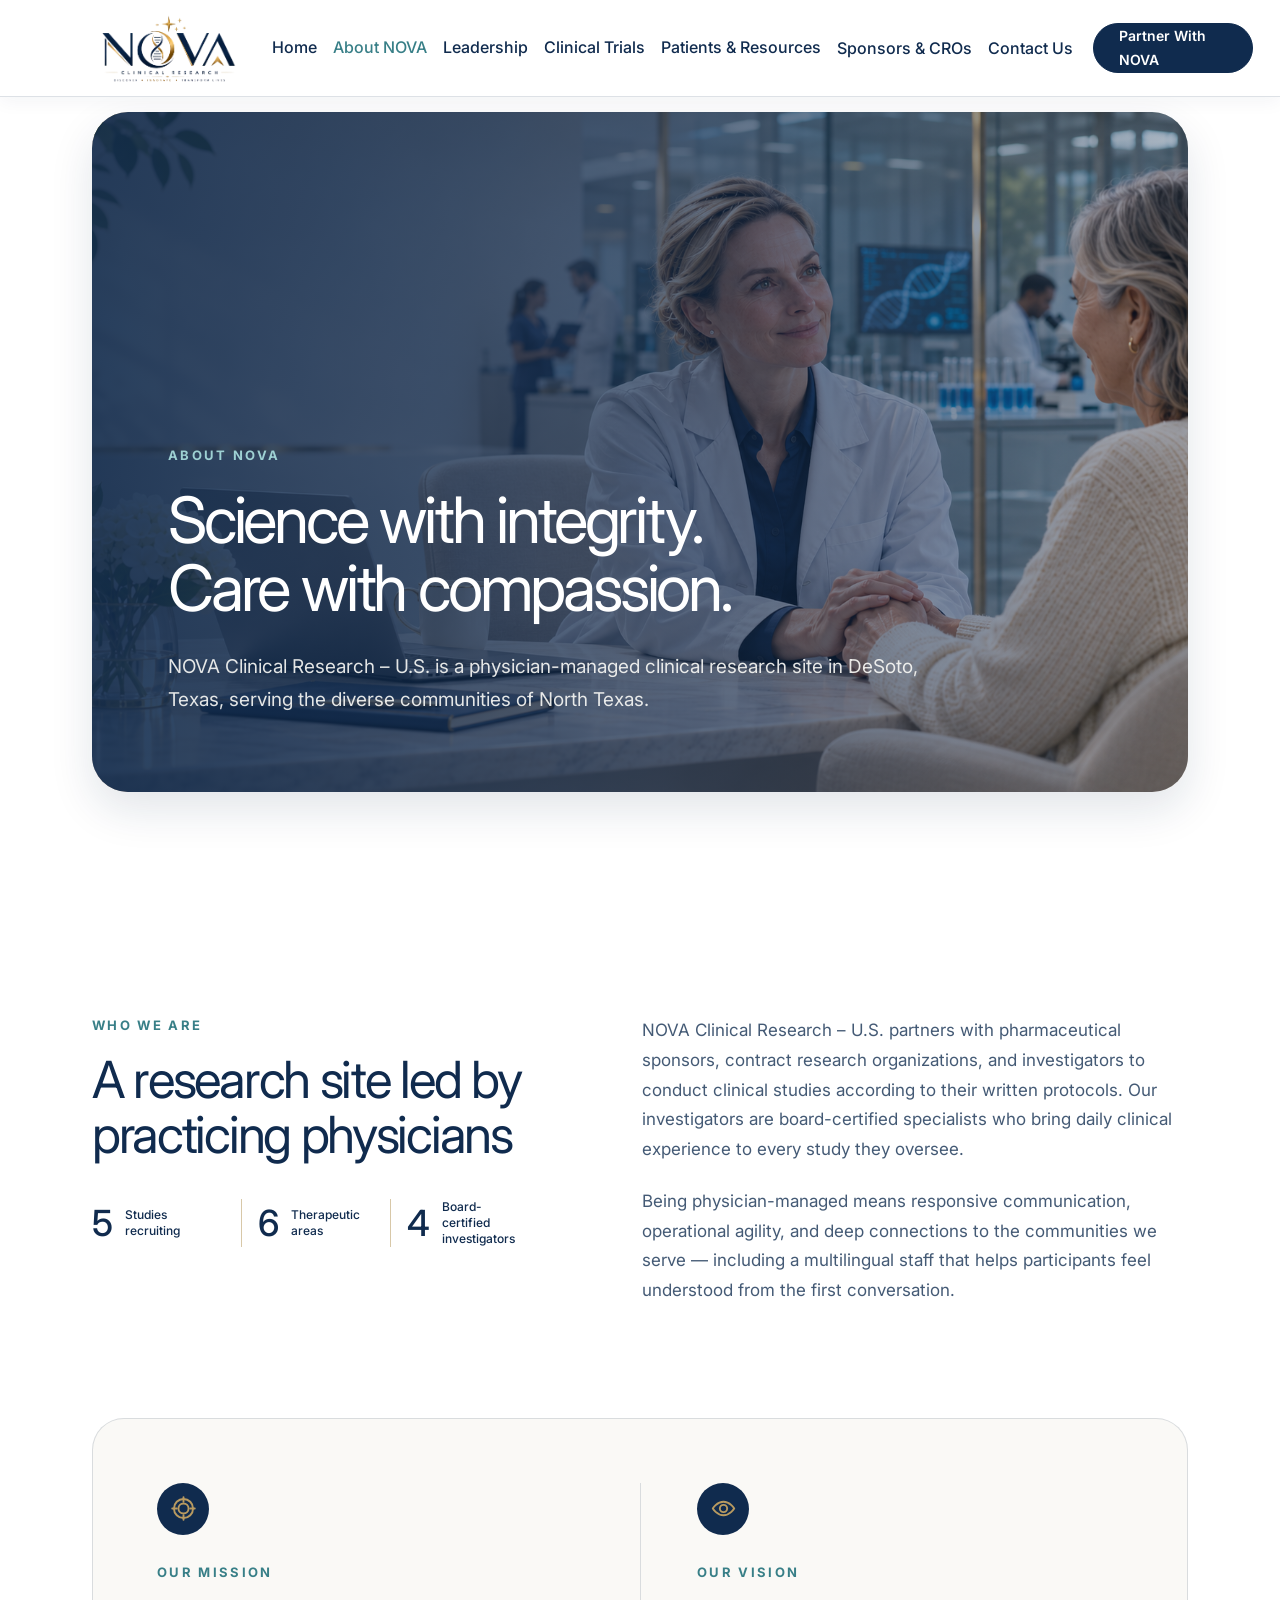
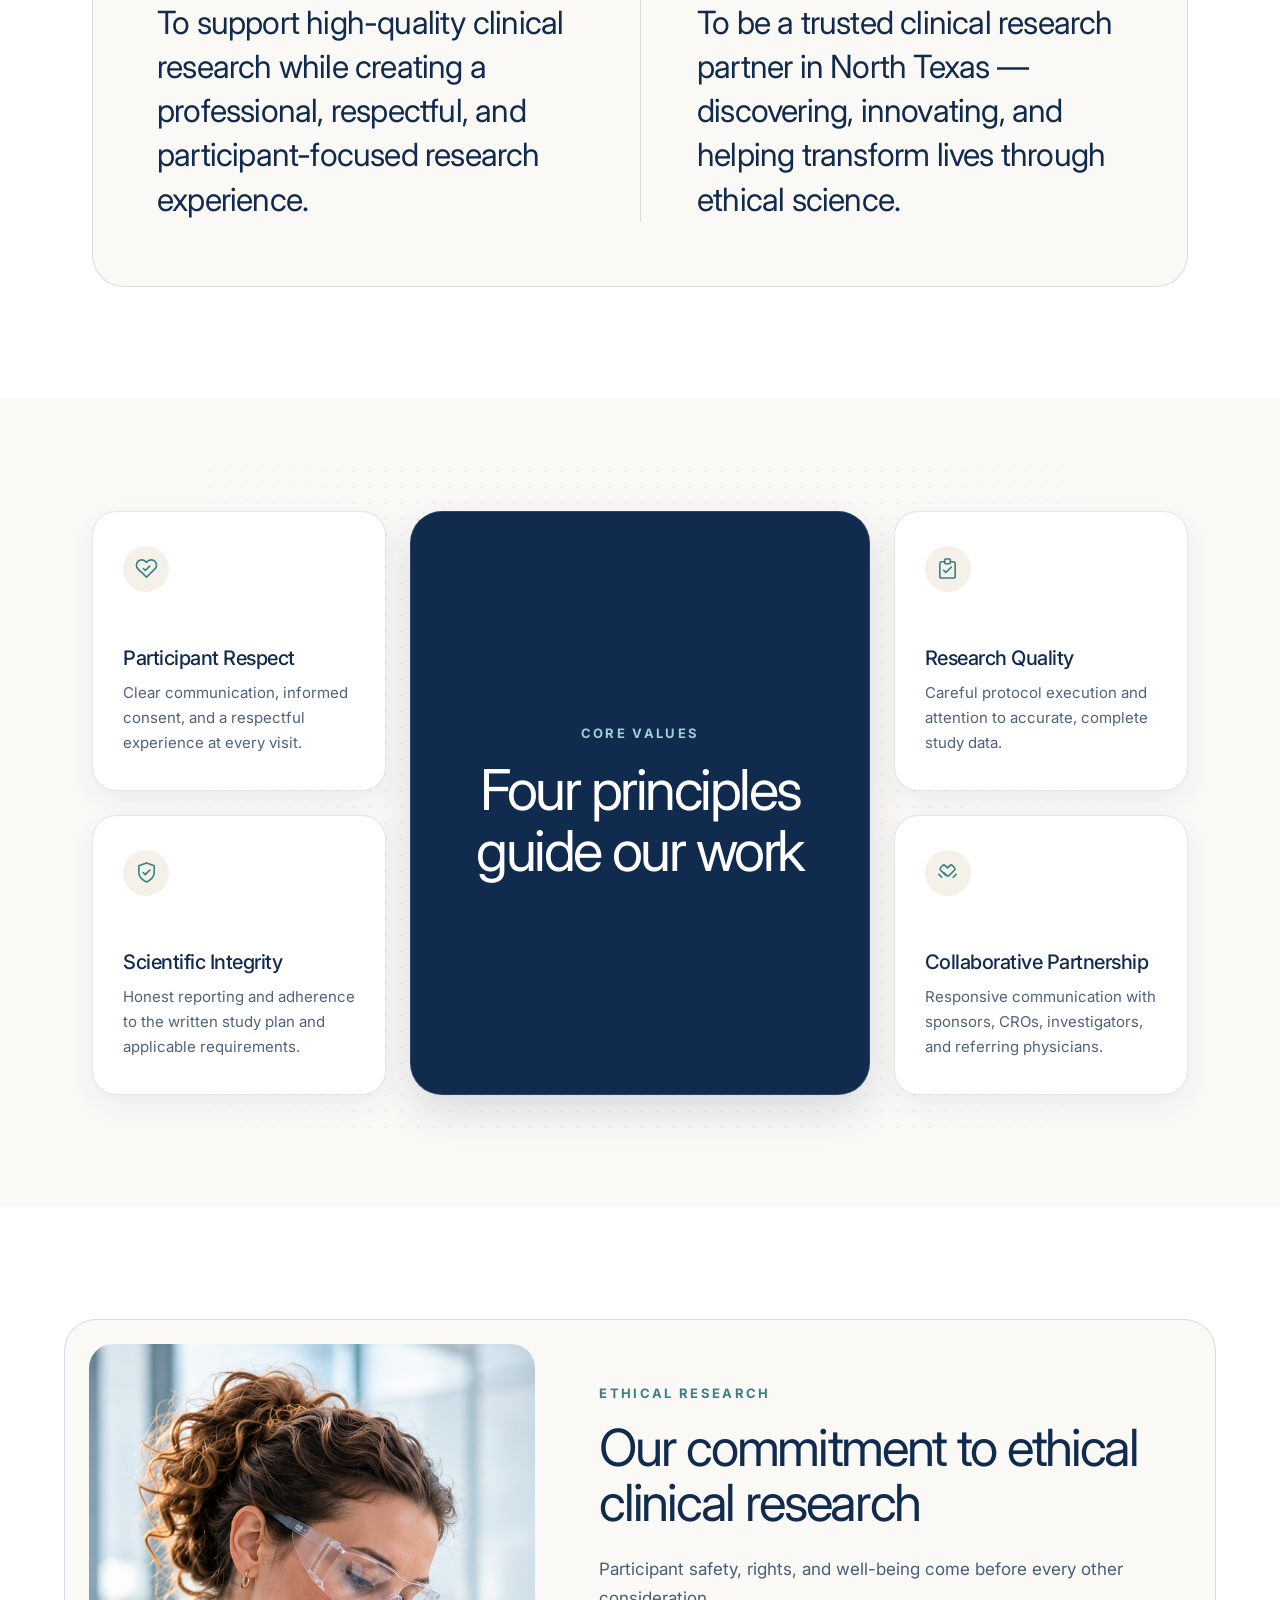
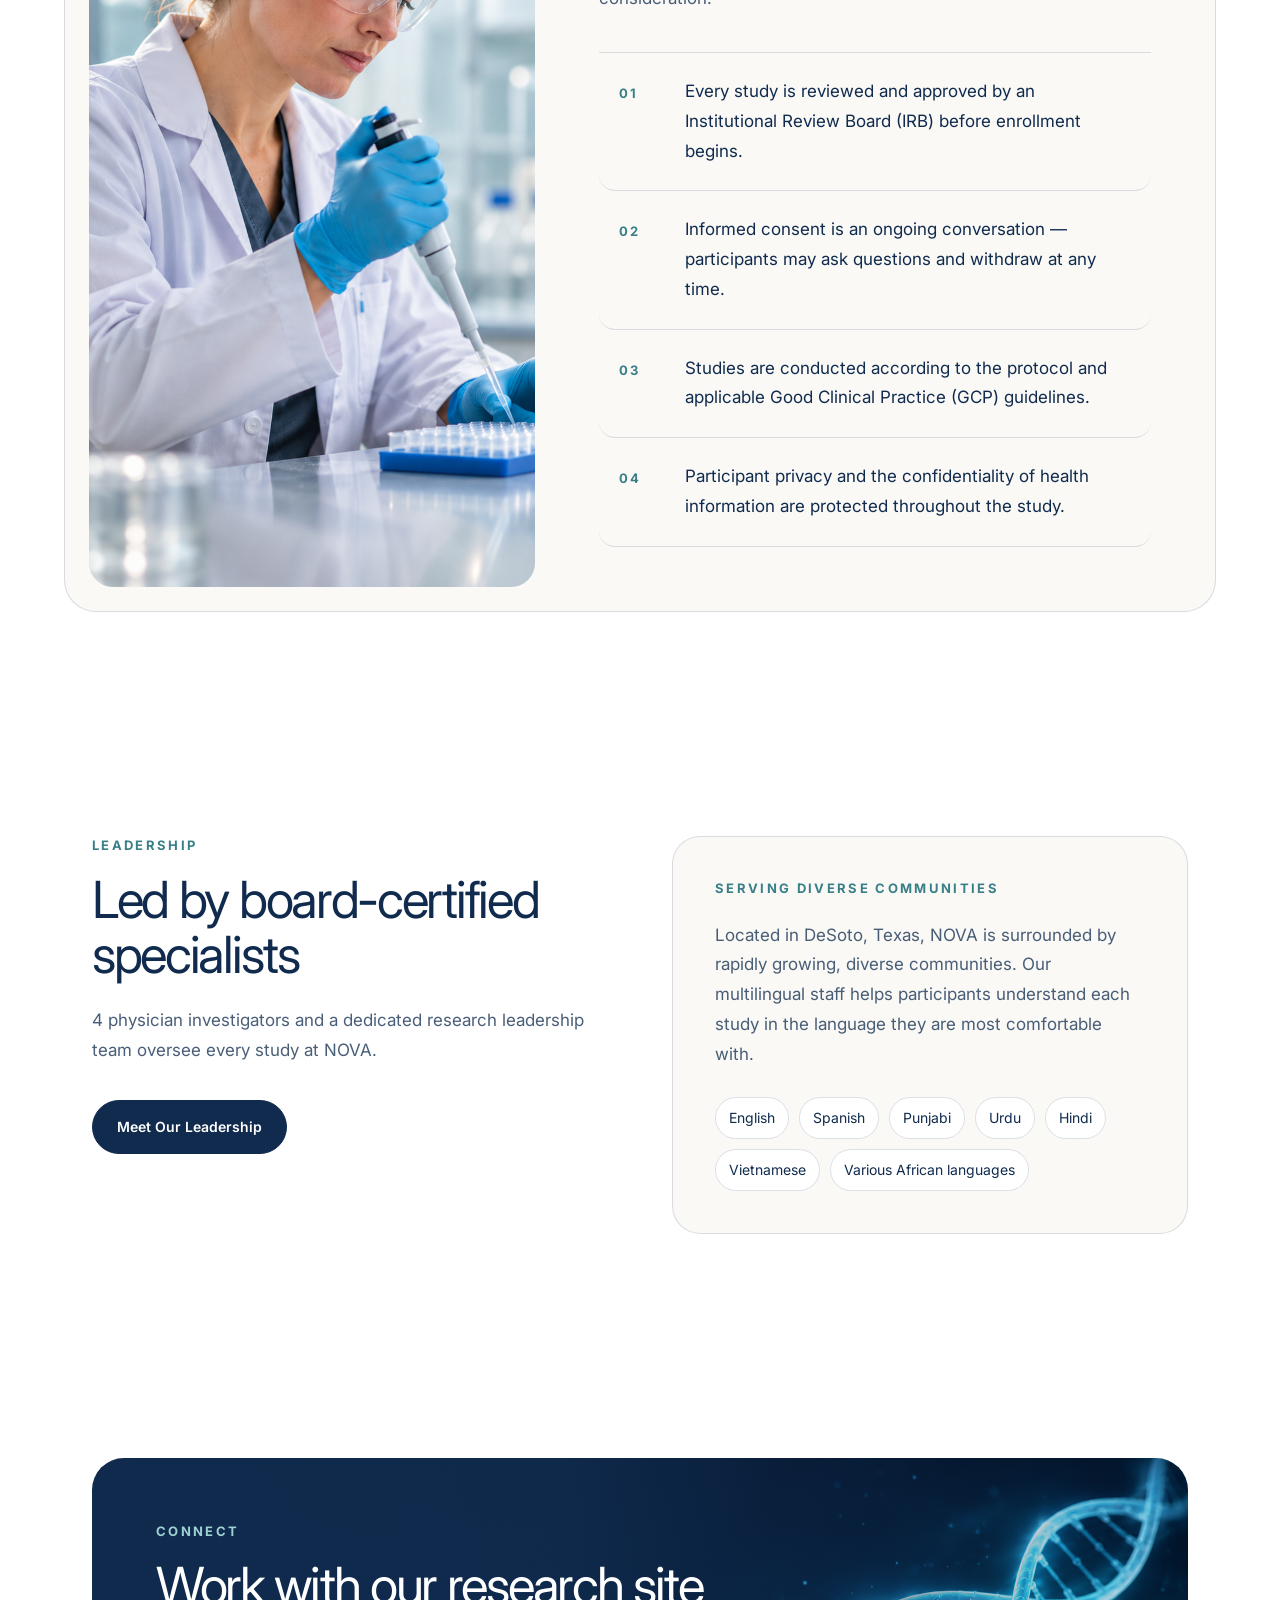
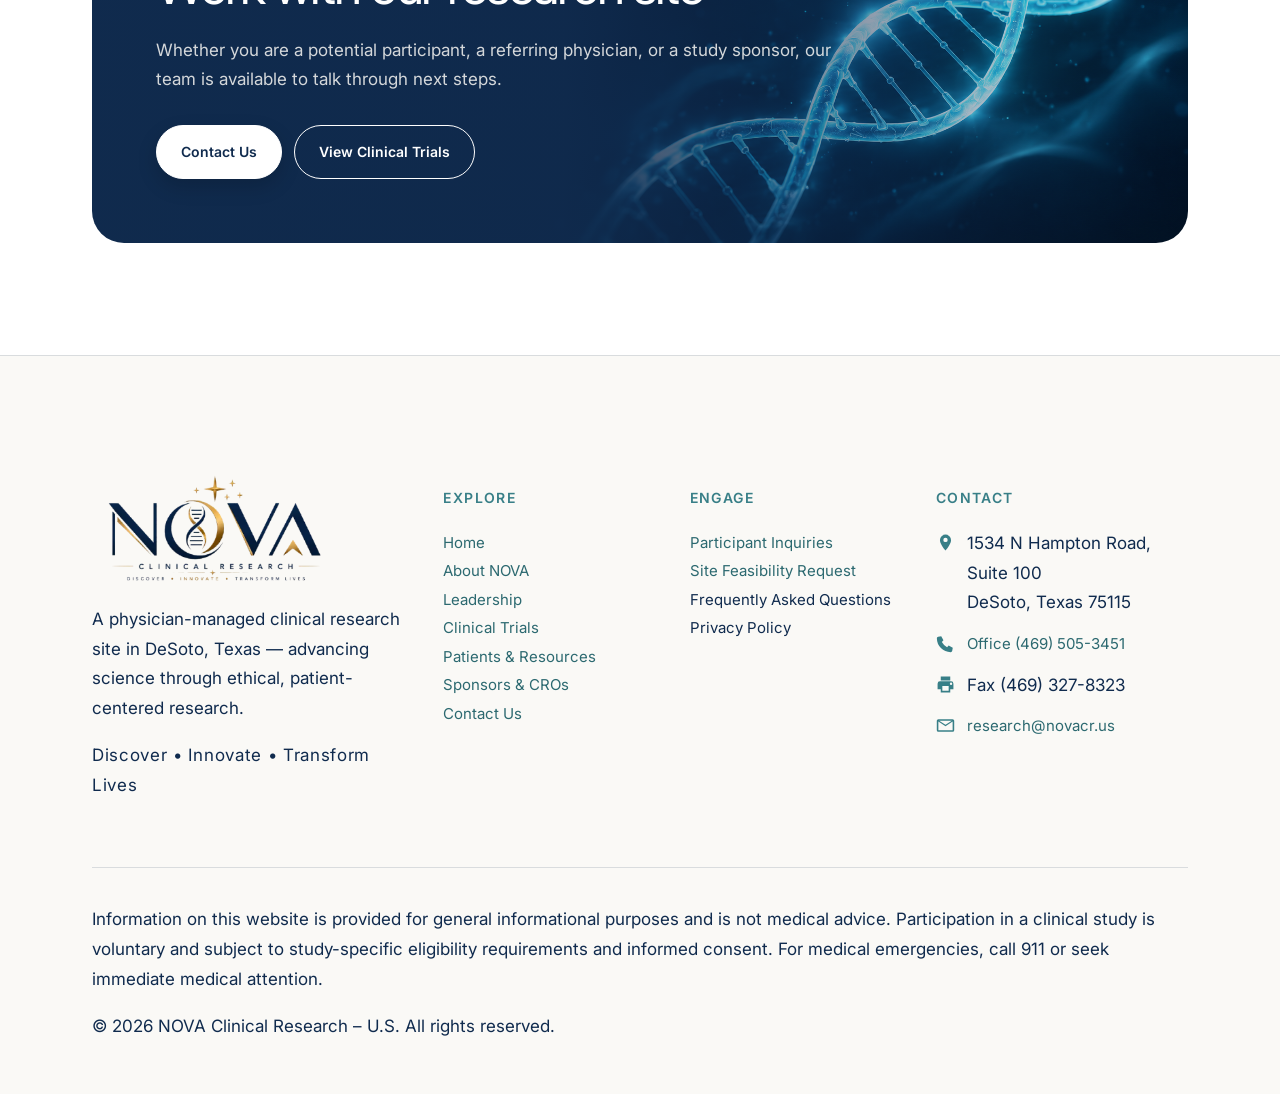
==== commit 9bfa4414: "new pages" ====
--- a/about.html
+++ b/about.html
@@ -23,9 +23,9 @@
 <nav class="nav" id="main-nav" aria-label="Main navigation">
 <a href="index.html">Home</a>
 <a class="active" href="about.html">About NOVA</a>
-<span class="nav-label" aria-disabled="true">Leadership</span>
-<span class="nav-label" aria-disabled="true">Clinical Trials</span>
-<span class="nav-label" aria-disabled="true">Patients &amp; Resources</span>
+<a href="leadership.html">Leadership</a>
+<a href="clinical-trials.html">Clinical Trials</a>
+<a href="patients.html">Patients &amp; Resources</a>
 <span class="nav-label" aria-disabled="true">Sponsors &amp; CROs</span>
 <span class="nav-label" aria-disabled="true">Contact Us</span>
 </nav>
@@ -165,10 +165,10 @@
 <span class="about-page-eyebrow">Connect</span>
 <h2>Work with our research site</h2>
 <p>Whether you are a potential participant, a referring physician, or a study sponsor, our team is available to talk through next steps.</p>
-</div>
 <div class="about-connect-actions">
 <a class="btn" href="#contact">Contact Us</a>
-<a class="btn outline" href="index.html#trials">View Clinical Trials</a>
+<a class="btn outline" href="clinical-trials.html">View Clinical Trials</a>
+</div>
 </div>
 </div>
 </div>
@@ -188,9 +188,9 @@
 <h4>Explore</h4>
 <a href="index.html">Home</a>
 <a href="about.html">About NOVA</a>
-<a href="index.html#why">Leadership</a>
-<a href="index.html#trials">Clinical Trials</a>
-<a href="index.html#patients">Patients &amp; Resources</a>
+<a href="leadership.html">Leadership</a>
+<a href="clinical-trials.html">Clinical Trials</a>
+<a href="patients.html">Patients &amp; Resources</a>
 <a href="index.html#sponsors">Sponsors &amp; CROs</a>
 <a href="#contact">Contact Us</a>
 </div>
@@ -203,10 +203,22 @@
 </div>
 <div class="footer-contact">
 <h4>Contact</h4>
-<p>1534 N Hampton Road, Suite 100<br>DeSoto, Texas 75115</p>
-<a href="tel:+14695053451">Office (469) 505-3451</a>
-<p>Fax (469) 327-8323</p>
-<a href="mailto:research@novacr.us">research@novacr.us</a>
+<p class="footer-contact-item">
+<span class="footer-contact-icon icon-location" aria-hidden="true"></span>
+<span>1534 N Hampton Road, Suite 100<br>DeSoto, Texas 75115</span>
+</p>
+<a class="footer-contact-item" href="tel:+14695053451">
+<span class="footer-contact-icon icon-phone" aria-hidden="true"></span>
+<span>Office (469) 505-3451</span>
+</a>
+<p class="footer-contact-item">
+<span class="footer-contact-icon icon-fax" aria-hidden="true"></span>
+<span>Fax (469) 327-8323</span>
+</p>
+<a class="footer-contact-item" href="mailto:research@novacr.us">
+<span class="footer-contact-icon icon-email" aria-hidden="true"></span>
+<span>research@novacr.us</span>
+</a>
 </div>
 </div>
 <div class="copyright">
@@ -217,5 +229,7 @@
 </footer>
 <script src="header.js" defer>
 </script>
+<script src="interactions.js" defer>
+</script>
 </body>
 </html>
--- a/styles.css
+++ b/styles.css
@@ -532,6 +532,77 @@
 
 /* White links remain legible over the dark hero image. */
 .hero-location a,.hero-location a:hover{color:var(--white)}
+
+/* Reference-inspired home hero: high-visibility editorial layout, adapted for NOVA. */
+.home-page .site-header{background:transparent;border-bottom-color:transparent;backdrop-filter:none;-webkit-backdrop-filter:none}
+.home-page .site-header.is-scrolled{background:rgba(255,255,255,.92);border-bottom-color:var(--line);backdrop-filter:blur(10px);-webkit-backdrop-filter:blur(10px);box-shadow:0 4px 18px rgba(16,43,78,.06)}
+.home-page .site-header .brand-logo-default{display:none}
+.home-page .site-header .brand-logo-scroll{display:block}
+.home-page .site-header .nav a{color:var(--navy)}
+.home-page .site-header .nav a:hover,.home-page .site-header .nav a.active{color:var(--teal)}
+.home-page .site-header .mobile-toggle{color:var(--navy)}
+.home-page .site-header:not(.is-scrolled) .header-cta{background:var(--navy);border-color:var(--navy);color:var(--white)}
+.home-page .hero{height:100svh;min-height:0;align-items:stretch;background:
+  radial-gradient(circle at 62% 42%,rgba(255,255,255,.86) 0 12%,rgba(255,255,255,0) 38%),
+  radial-gradient(circle at 12% 74%,rgba(56,127,135,.18),transparent 34%),
+  linear-gradient(112deg,#e8f1f0 0%,#f6f4ef 48%,#e4eef0 100%)}
+.home-page .hero:before{z-index:0;background:
+  linear-gradient(90deg,rgba(250,249,246,.25),transparent 52%),
+  repeating-linear-gradient(90deg,transparent 0,transparent calc(25% - 1px),rgba(16,43,78,.055) 25%)}
+.home-page .container.hero-content{position:relative;z-index:2;padding-top:clamp(150px,18vh,190px);padding-bottom:150px;align-items:center}
+.home-page .hero-copy{width:51%;max-width:720px;color:var(--navy)}
+.home-page .hero-eyebrow{display:flex;align-items:center;gap:10px;max-width:none;margin:0 0 22px;color:var(--teal);font-size:12px;font-weight:700;line-height:1.4;letter-spacing:.15em;text-transform:uppercase}.home-page .hero-eyebrow span{display:inline-flex;align-items:center;gap:10px;color:var(--gold)}.home-page .hero-eyebrow span:before{content:"";width:24px;height:1px;background:var(--gold)}
+.home-page .hero-kicker{display:flex;align-items:center;gap:9px;max-width:none!important;margin:0 0 22px!important;color:var(--teal)!important;font-size:12px!important;font-weight:700;line-height:1.4!important;letter-spacing:.15em;text-transform:uppercase}
+.home-page .hero-kicker span{color:var(--gold)}
+.home-page .hero h1{max-width:760px;margin:0 0 24px;color:var(--navy);font-size:clamp(52px,5.25vw,82px);font-weight:500;line-height:.98;letter-spacing:-.065em}
+.home-page .hero h1 em{color:var(--teal)}
+.home-page .hero-copy>p:not(.hero-eyebrow):not(.hero-trust){max-width:540px;margin:0 0 30px;color:rgba(16,43,78,.82);font-size:16px;line-height:1.75}
+.home-page .hero .btn:not(.outline){background:var(--navy);border-color:var(--navy);color:var(--white);box-shadow:0 8px 24px rgba(16,43,78,.15)}
+.home-page .hero .btn:not(.outline):hover{background:var(--teal);border-color:var(--teal);color:var(--white)}
+.home-page .hero .btn.outline{border-color:rgba(16,43,78,.45);color:var(--navy)}
+.home-page .hero .btn.outline:hover{background:var(--navy);border-color:var(--navy);color:var(--white)}
+.home-page .hero-person{z-index:1;left:calc(50% + min(20vw,310px));height:min(88vh,820px);filter:drop-shadow(0 28px 38px rgba(16,43,78,.12))}
+.home-page .hero-stats-container{right:max(24px,3.5vw);left:auto;bottom:auto;top:50%;width:150px;padding:0;transform:translateY(-42%)}
+.home-page .hero-stats{width:100%;max-width:none;grid-template-columns:1fr;gap:0;padding:0}
+.home-page .hero-stat,.home-page .hero-stat:first-child,.home-page .hero-stat:last-child{align-items:flex-end;padding:20px 0;text-align:right}
+.home-page .hero-stat+.hero-stat{border-top:1px solid rgba(16,43,78,.18);border-left:0}
+.home-page .hero-stat dd{color:var(--navy);font-size:42px;font-weight:600}
+.home-page .hero-stat dt{color:rgba(16,43,78,.7);font-size:12px;line-height:1.45}
+
+@media(max-width:1050px){
+  .home-page .hero{height:100svh;min-height:0;display:flex;flex-direction:column}
+  .home-page .container.hero-content{padding-top:120px;padding-bottom:26px}
+  .home-page .hero-copy{width:62%;max-width:600px}
+  .home-page .hero h1{font-size:clamp(44px,6.4vw,62px)}
+  .home-page .hero-person{position:absolute;right:-22%;left:auto;bottom:0;height:min(70svh,680px)}
+  .home-page .hero-stats-container{position:relative;top:auto;right:auto;order:2;width:62%;padding:0 20px 32px;transform:none}
+  .home-page .hero-stats{grid-template-columns:repeat(3,minmax(0,1fr));padding:18px 22px;border:1px solid rgba(16,43,78,.14);background:rgba(255,255,255,.48);backdrop-filter:blur(8px)}
+  .home-page .hero-stat,.home-page .hero-stat:first-child,.home-page .hero-stat:last-child{align-items:flex-start;padding:0 16px;text-align:left}
+  .home-page .hero-stat+.hero-stat{border-top:0;border-left:1px solid rgba(16,43,78,.16)}
+  .home-page .hero-stat dd{font-size:34px}
+}
+@media(max-width:760px){
+  .home-page .site-header .header-cta{display:none}
+  .home-page .hero{height:100svh;min-height:0;background:radial-gradient(circle at 80% 72%,rgba(255,255,255,.82),transparent 32%),linear-gradient(155deg,#e6f0ef,#f7f4ee 52%,#e3edef)}
+  .home-page .hero:before{background:linear-gradient(180deg,rgba(250,249,246,.3),transparent 58%)}
+  .home-page .container.hero-content{padding-top:105px;padding-bottom:20px}
+  .home-page .hero-copy{width:100%;max-width:600px}
+  .home-page .hero-kicker{margin-bottom:16px!important;font-size:10px!important;letter-spacing:.11em}
+  .home-page .hero h1{font-size:clamp(42px,12vw,58px);line-height:1;letter-spacing:-.055em}
+  .home-page .hero-copy>p:not(.hero-eyebrow):not(.hero-trust){max-width:500px;font-size:14px;line-height:1.65}
+  .home-page .hero-stats-container{width:100%;padding:0 20px 20px}
+  .home-page .hero-stats{padding:16px 8px}
+  .home-page .hero-stat,.home-page .hero-stat:first-child,.home-page .hero-stat:last-child{padding:0 10px}
+  .home-page .hero-stat dd{font-size:29px}
+  .home-page .hero-stat dt{font-size:10px}
+  .home-page .hero-person{position:relative;order:3;right:auto;left:auto;bottom:auto;height:auto;width:100%;max-width:100%;margin:-10px 0 0;transform:scale(1.65);transform-origin:top center}
+}
+@media(max-width:430px){
+  .home-page .hero{height:100svh;min-height:0}
+  .home-page .hero h1{font-size:clamp(38px,11.5vw,48px)}
+  .home-page .hero .actions{display:grid;grid-template-columns:1fr 1fr;width:100%}
+  .home-page .hero .btn{padding-inline:10px;font-size:11px;text-align:center}
+}
 @media(prefers-reduced-motion:reduce){html{scroll-behavior:auto}*,*:before,*:after{transition:none!important}.btn:hover,.specialty:hover{transform:none}}
 
 /* Contained closing banner inspired by the reference, in NOVA's palette. */
@@ -605,11 +676,14 @@
 .about-communities{padding:42px;border:1px solid var(--line);border-radius:28px;background:var(--ivory)}
 .about-communities ul{display:flex;flex-wrap:wrap;gap:10px;margin:28px 0 0;padding:0;list-style:none}.about-communities li{padding:8px 13px;border:1px solid var(--line);border-radius:999px;background:var(--white);font-size:14px}
 .about-connect{padding-top:0!important;background:var(--white)}
-.about-connect-panel{display:grid;grid-template-columns:minmax(0,1.3fr) minmax(280px,.7fr);gap:48px;align-items:end;padding:64px;border-radius:32px;background:var(--navy);color:var(--white)}
+.about-connect-panel{position:relative;isolation:isolate;display:grid;grid-template-columns:1fr;align-content:center;min-height:330px;overflow:hidden;padding:64px;border-radius:32px;background:
+  linear-gradient(90deg,rgba(16,43,78,.98) 0%,rgba(16,43,78,.94) 43%,rgba(16,43,78,.58) 62%,rgba(16,43,78,.08) 100%),
+  url('assets/nova-dna-cta-banner.png') center/cover no-repeat;color:var(--white)}
+.about-connect-panel>div{position:relative;z-index:1;max-width:720px}
 .about-connect .about-page-eyebrow{color:#9ED1D3}.about-connect h2{color:var(--white)}.about-connect p{max-width:680px;margin:22px 0 0;color:rgba(250,249,246,.84)}
-.about-connect-actions{display:flex;flex-wrap:wrap;justify-content:flex-end;gap:12px}.about-connect .btn{border-radius:999px}.about-connect .btn:first-child{background:var(--gold);border-color:var(--gold);color:var(--navy)}.about-connect .btn.outline{border-color:var(--white);color:var(--white)}
+.about-connect-actions{display:flex;flex-wrap:wrap;justify-content:flex-start;gap:12px;margin-top:30px}.about-connect .btn{border-radius:999px}.about-connect .btn:first-child{background:var(--gold);border-color:var(--gold);color:var(--navy)}.about-connect .btn.outline{border-color:var(--white);color:var(--white)}
 @media(max-width:1050px){.about-page main>section{padding-block:var(--section-space-tablet)!important}.about-page-hero-panel{min-height:620px;padding:58px}.about-two-column,.about-leadership-grid{grid-template-columns:1fr;gap:48px}.about-values-grid{grid-template-columns:repeat(2,minmax(0,1fr))}.about-connect-panel{grid-template-columns:1fr}.about-connect-actions{justify-content:flex-start}}
-@media(max-width:600px){.about-page main>section{padding-block:var(--section-space-mobile)!important}.about-page-hero-panel{min-height:580px;padding:38px 24px;border-radius:28px;background-position:62% center}.about-page-hero-panel:after{background:linear-gradient(180deg,rgba(16,43,78,.38),rgba(16,43,78,.9))}.about-page-hero h1{font-size:38px}.about-page-hero p{font-size:16px}.about-purpose-grid,.about-values-grid{grid-template-columns:1fr}.about-purpose article{padding:0}.about-purpose article+article{margin-top:48px;padding-top:48px;border-top:1px solid var(--line);border-left:0}.about-values-grid{margin-top:40px}.about-values-grid article{min-height:240px}.about-communities,.about-connect-panel{padding:32px 24px}.about-connect-actions{flex-direction:column}.about-connect .btn{width:100%}}
+@media(max-width:600px){.about-page main>section{padding-block:var(--section-space-mobile)!important}.about-page-hero-panel{min-height:580px;padding:38px 24px;border-radius:28px;background-position:62% center}.about-page-hero-panel:after{background:linear-gradient(180deg,rgba(16,43,78,.38),rgba(16,43,78,.9))}.about-page-hero h1{font-size:38px}.about-page-hero p{font-size:16px}.about-purpose-grid,.about-values-grid{grid-template-columns:1fr}.about-purpose article{padding:0}.about-purpose article+article{margin-top:48px;padding-top:48px;border-top:1px solid var(--line);border-left:0}.about-values-grid{margin-top:40px}.about-values-grid article{min-height:240px}.about-communities,.about-connect-panel{padding:32px 24px}.about-connect-panel{grid-template-columns:1fr;min-height:430px;background:linear-gradient(180deg,rgba(16,43,78,.97) 0%,rgba(16,43,78,.91) 62%,rgba(16,43,78,.54) 100%),url('assets/nova-dna-cta-banner.png') 69% center/cover no-repeat}.about-connect-actions{flex-direction:column}.about-connect .btn{width:100%}}
 
 /* About refinements: prominent header, research statistics, and unified purpose panel. */
 .about-page .site-header{background:#fff;border-bottom:1px solid var(--line);box-shadow:0 4px 18px rgba(16,43,78,.05)}
@@ -712,7 +786,7 @@
 .about-values-grid{display:grid;grid-template-columns:minmax(240px,.8fr) minmax(340px,1.25fr) minmax(240px,.8fr);grid-template-rows:repeat(2,minmax(220px,auto));gap:24px 56px;align-items:stretch;margin-top:0}
 .about-values-intro{grid-column:2;grid-row:1/3;display:flex;flex-direction:column;align-items:center;justify-content:center;padding:48px 20px;text-align:center}
 .about-values .about-values-intro h2{max-width:620px;margin:18px auto 0;font-size:clamp(42px,4.4vw,62px);line-height:1.08;text-wrap:balance}
-.about-values .about-values-intro:after{content:"";width:64px;height:2px;margin-top:28px;background:var(--gold)}
+.about-values .about-values-intro:after{content:none}
 .about-values-grid article{min-height:220px;padding:28px;border:1px solid rgba(16,43,78,.12);border-radius:24px;background:#fff;box-shadow:0 10px 28px rgba(16,43,78,.06)}
 .about-values-grid article:nth-of-type(1){grid-column:1;grid-row:1}
 .about-values-grid article:nth-of-type(2){grid-column:3;grid-row:1}
@@ -806,6 +880,12 @@
   .about-ethics-media:hover img,.about-ethics-list li:hover,.about-ethics-list li:hover p,.about-ethics-list li:hover span{transform:none}
 }
 
+/* Tighten the transition from the About hero into Who We Are. */
+.about-page main>section.about-page-hero{padding-bottom:var(--section-space)!important}
+.about-page main>section.about-who{padding-top:var(--section-space)!important}
+@media(max-width:1050px){.about-page main>section.about-page-hero{padding-bottom:var(--section-space-tablet)!important}.about-page main>section.about-who{padding-top:var(--section-space-tablet)!important}}
+@media(max-width:600px){.about-page main>section.about-page-hero{padding-bottom:var(--section-space-mobile)!important}.about-page main>section.about-who{padding-top:var(--section-space-mobile)!important}}
+
 /* About-page primary CTA uses the approved brand navy. */
 .about-connect .btn:first-child{background:var(--navy);border-color:rgba(255,255,255,.42);color:var(--white);box-shadow:0 8px 20px rgba(0,0,0,.16)}
 .about-connect .btn:first-child:hover{background:var(--action-hover);border-color:rgba(255,255,255,.72);color:var(--white)}
@@ -819,3 +899,255 @@
 @media(min-width:761px) and (max-width:1050px){body:not(.about-page) .hero-copy{padding-top:30px}}
 @media(max-width:760px){body:not(.about-page) .hero-copy{padding-top:12px}}
 
+/* Preserve the complete header while only Home and About NOVA are linked. */
+.nav .nav-label{display:inline-flex;align-items:center;color:var(--white);font-size:15px;font-weight:500;line-height:1.5;white-space:nowrap;cursor:default}
+.site-header.is-scrolled .nav .nav-label,.about-page .site-header .nav .nav-label{color:var(--navy)}
+.site-header .header-cta[aria-disabled="true"]{pointer-events:none;cursor:default}
+@media(max-width:1250px){.nav .nav-label{font-size:13px}}
+@media(max-width:1050px){
+  .site-header .nav .nav-label{display:flex;min-height:48px;padding:12px 16px;color:var(--navy);font-size:16px;line-height:1.5;white-space:normal}
+}
+@media(min-width:1051px){.about-page .site-header .nav .nav-label{font-size:16px}}
+
+/* Final homepage hero cascade guards. */
+.home-page .site-header .nav .nav-label{color:var(--navy)}
+@media(min-width:1051px){.home-page .hero-copy{padding-top:0}}
+@media(min-width:761px) and (max-width:1050px){.home-page .hero-copy{padding-top:0}}
+@media(max-width:760px){.home-page .hero-copy{padding-top:0}}
+
+/* Motion system and scroll feedback. */
+.nav a[aria-current="location"]{color:var(--teal)}
+.motion-ready [data-reveal]{opacity:0;transform:translate3d(0,24px,0);transition:opacity .7s cubic-bezier(.2,.7,.2,1),transform .7s cubic-bezier(.2,.7,.2,1);transition-delay:var(--reveal-delay,0ms);will-change:opacity,transform}
+.motion-ready [data-reveal="left"]{transform:translate3d(-28px,0,0)}
+.motion-ready [data-reveal="right"]{transform:translate3d(28px,0,0)}
+.motion-ready [data-reveal="scale"]{transform:scale(.975)}
+.motion-ready [data-reveal].is-visible{opacity:1;transform:none;will-change:auto}
+.motion-ready .hero-copy>*{opacity:0;transform:translateY(20px)}
+.motion-ready .hero-person{opacity:0;transform:translateX(-46%) translateX(24px)}
+.motion-ready .hero-stats{opacity:0;transform:translateY(18px)}
+.motion-ready.page-ready .hero-copy>*{opacity:1;transform:none;transition:opacity .7s cubic-bezier(.2,.7,.2,1),transform .7s cubic-bezier(.2,.7,.2,1)}
+.motion-ready.page-ready .hero-copy>*:nth-child(1){transition-delay:.08s}
+.motion-ready.page-ready .hero-copy>*:nth-child(2){transition-delay:.17s}
+.motion-ready.page-ready .hero-copy>*:nth-child(3){transition-delay:.26s}
+.motion-ready.page-ready .hero-copy>*:nth-child(4){transition-delay:.35s}
+.motion-ready.page-ready .hero-person{opacity:1;transform:translateX(-50%);transition:opacity .9s .12s ease,transform 1s .12s cubic-bezier(.2,.7,.2,1)}
+.motion-ready.page-ready .hero-stats{opacity:1;transform:none;transition:opacity .7s .42s ease,transform .7s .42s cubic-bezier(.2,.7,.2,1)}
+.motion-ready .about-page-hero-copy>*{opacity:0;transform:translateY(22px)}
+.motion-ready.page-ready .about-page-hero-copy>*{opacity:1;transform:none;transition:opacity .75s cubic-bezier(.2,.7,.2,1),transform .75s cubic-bezier(.2,.7,.2,1)}
+.motion-ready.page-ready .about-page-hero-copy>*:nth-child(1){transition-delay:.08s}
+.motion-ready.page-ready .about-page-hero-copy>*:nth-child(2){transition-delay:.17s}
+.motion-ready.page-ready .about-page-hero-copy>*:nth-child(3){transition-delay:.28s}
+.motion-ready .leadership-hero-panel{opacity:0;transform:scale(.985)}
+.motion-ready.page-ready .leadership-hero-panel{opacity:1;transform:none;transition:opacity .75s ease,transform .9s cubic-bezier(.2,.7,.2,1)}
+.motion-ready .leadership-hero-copy>*{opacity:0;transform:translateY(22px)}
+.motion-ready.page-ready .leadership-hero-copy>*{opacity:1;transform:none;transition:opacity .72s cubic-bezier(.2,.7,.2,1),transform .72s cubic-bezier(.2,.7,.2,1)}
+.motion-ready.page-ready .leadership-hero-copy>*:nth-child(1){transition-delay:.18s}
+.motion-ready.page-ready .leadership-hero-copy>*:nth-child(2){transition-delay:.28s}
+.motion-ready.page-ready .leadership-hero-copy>*:nth-child(3){transition-delay:.38s}
+@media(max-width:1050px){
+  .motion-ready .hero-person,.motion-ready.page-ready .hero-person{transform:none}
+  .nav a[aria-current="location"]{background:var(--ivory)}
+}
+@media(max-width:760px){
+  .motion-ready .hero-person,.motion-ready.page-ready .hero-person{transform:scale(1.65)}
+}
+@media(prefers-reduced-motion:reduce){
+  .motion-ready [data-reveal],.motion-ready .hero-copy>*,.motion-ready .hero-person,.motion-ready .hero-stats,.motion-ready .about-page-hero-copy>*,.motion-ready .leadership-hero-panel,.motion-ready .leadership-hero-copy>*{opacity:1;transform:none;transition:none}
+  .investigator-scroll-zone{height:auto}.investigator-sticky{position:relative;top:auto;overflow:visible}.investigator-grid{display:grid;width:100%;grid-template-columns:repeat(2,minmax(0,1fr));transform:none}.investigator-card{width:auto;height:auto;min-height:500px}
+}
+
+/* Leadership page — editorial brand layout. */
+.leadership-page .site-header{background:rgba(255,255,255,.94);color:var(--navy);border-bottom:1px solid var(--line);backdrop-filter:blur(12px);-webkit-backdrop-filter:blur(12px)}
+.leadership-page .site-header .brand-logo-default{display:none}
+.leadership-page .site-header .brand-logo-scroll{display:block}
+.leadership-page .site-header .nav a{color:var(--navy)}
+.leadership-page .site-header .nav a:hover,.leadership-page .site-header .nav a.active{color:var(--teal)}
+.leadership-page .site-header .mobile-toggle{color:var(--navy)}
+.leadership-page .site-header .header-cta{background:var(--navy);border-color:var(--navy);color:var(--white)}
+.leadership-page{overflow-x:clip}
+.leadership-page main>section{padding-block:var(--section-space)}
+.leadership-hero{background:var(--white)}
+.leadership-hero-panel{position:relative;isolation:isolate;display:grid;grid-template-columns:1fr;align-items:end;min-height:680px;overflow:hidden;padding:76px;border-radius:36px;background:url('assets/nova-hero-lab.png') center/cover no-repeat;box-shadow:0 18px 44px rgba(16,43,78,.12)}
+.leadership-hero-panel:after{content:"";position:absolute;inset:0;z-index:-1;background:linear-gradient(90deg,rgba(16,43,78,.94),rgba(16,43,78,.75) 58%,rgba(16,43,78,.38))}
+.leadership-page-number{align-self:start;color:rgba(255,255,255,.2);font-size:clamp(94px,11vw,160px);font-weight:700;line-height:.8;letter-spacing:-.09em}
+.leadership-hero-copy{max-width:900px;color:var(--white)}
+.leadership-kicker{display:block;color:var(--teal);font-size:13px;font-weight:700;line-height:1.4;letter-spacing:.18em;text-transform:uppercase}
+.leadership-hero h1{max-width:900px;margin:22px 0 0;color:var(--white);font-size:clamp(44px,5vw,72px);font-weight:400;line-height:1.06;letter-spacing:-.05em}
+.leadership-hero p{max-width:680px;margin:30px 0 0;color:rgba(255,255,255,.86);font-size:19px;line-height:1.7}
+.leadership-hero .leadership-kicker{color:#9ED1D3}
+.leadership-section-head{display:block;margin-bottom:58px}
+.leadership-section-head h2{max-width:760px;margin:16px 0 0;font-size:clamp(40px,4.3vw,66px);font-weight:500;line-height:1.06;letter-spacing:-.045em}
+.leadership-section-head p{max-width:660px;margin:22px 0 0;color:rgba(16,43,78,.7);font-size:17px;line-height:1.7}
+.director-card{display:grid;grid-template-columns:minmax(320px,.82fr) minmax(0,1.18fr);height:600px;min-height:0;overflow:hidden;border-radius:32px;background:var(--navy);box-shadow:0 20px 50px rgba(16,43,78,.13)}
+.leader-photo{position:relative;min-width:0;height:600px;overflow:hidden;background:var(--teal)}
+.leader-photo img{position:absolute;inset:0;display:block;width:100%;height:100%;object-fit:cover;object-position:center 22%;transition:transform .65s cubic-bezier(.2,.7,.2,1)}
+.director-copy{display:flex;flex-direction:column;justify-content:flex-start;padding:40px 44px;color:var(--white)}
+.director-copy h3,.investigator-card h3{margin:0;font-size:clamp(30px,3vw,44px);font-weight:500;line-height:1.12;letter-spacing:-.035em}
+.director-copy h3{color:var(--white)}
+.leader-role{margin:14px 0 0!important;color:#9ED1D3!important;font-size:14px!important;font-weight:700;line-height:1.5!important;letter-spacing:.05em}
+.director-copy>p:not(.leader-role){max-width:670px;margin:22px 0 0;color:rgba(255,255,255,.82);font-size:15px;line-height:1.65}
+.expertise-block{margin-top:auto;padding-top:18px;border-top:0}
+.expertise-block>span{color:var(--gold);font-size:12px;font-weight:700;letter-spacing:.15em;text-transform:uppercase}
+.expertise-block ul,.investigator-card ul{display:flex;flex-wrap:wrap;gap:8px;margin:14px 0 0;padding:0;list-style:none}
+.expertise-block li{padding:8px 12px;border:1px solid rgba(255,255,255,.22);border-radius:999px;color:rgba(255,255,255,.9);font-size:11px}
+@media(hover:hover){.director-card:hover .leader-photo img{transform:scale(1.045)}}
+.investigators{background:var(--ivory)}
+.investigator-scroll-zone{position:relative;height:var(--investigator-scroll-height,1800px)}
+.investigator-sticky{position:sticky;top:104px;width:100vw;margin-left:calc(50% - 50vw);overflow:hidden;padding-block:10px 34px}
+.investigator-grid{display:flex;gap:24px;width:max-content;padding-inline:var(--investigator-edge-gutter,0px);transform:translate3d(var(--investigator-shift,0px),0,0);will-change:transform}
+.investigator-card{position:relative;display:grid;grid-template-columns:40% 60%;width:var(--investigator-card-width,520px);height:460px;flex:0 0 auto;overflow:hidden;padding:0;border:1px solid rgba(16,43,78,.11);border-radius:28px;background:var(--white);box-shadow:0 12px 32px rgba(16,43,78,.05)}
+.investigator-photo{min-width:0;min-height:0;overflow:hidden;background:#dfe8e6}
+.investigator-photo img{display:block;width:100%;height:100%;object-fit:cover;object-position:center top;transition:transform .65s cubic-bezier(.2,.7,.2,1)}
+.investigator-content{position:relative;display:flex;min-width:0;flex-direction:column;justify-content:flex-start;padding:26px 26px}
+.investigator-count{position:absolute;top:26px;right:26px;margin:0;color:var(--gold);font-size:12px;font-weight:700;letter-spacing:.12em}
+.investigator-content>.leadership-kicker{padding-right:76px}
+.investigator-card h3{max-width:500px;font-size:25px}
+.investigator-content h3{margin-top:16px}
+.investigator-card h3 small{display:inline;font-size:.48em;font-weight:600;letter-spacing:.02em}
+.investigator-content>p:not(.leader-role){margin:18px 0 0;color:rgba(16,43,78,.72);font-size:13px;line-height:1.6}
+.investigator-card ul{margin-top:auto;padding-top:18px}
+.investigator-card li{padding:7px 10px;border-radius:999px;background:rgba(56,127,135,.09);color:var(--teal);font-size:11px;font-weight:600}
+.investigator-mobile-controls{display:none}
+@media(hover:hover){.investigator-card:hover .investigator-photo img{transform:scale(1.035)}}
+.leadership-partner{background:var(--white)}
+.leadership-partner-panel{position:relative;isolation:isolate;overflow:hidden;padding:70px;border-radius:32px;background:var(--navy);color:var(--white)}
+.leadership-partner-panel:before{content:"";position:absolute;z-index:-2;top:0;right:-7%;bottom:0;width:66%;background:url('assets/nova-dna-cta-banner.png') right center/cover no-repeat;opacity:.34}
+.leadership-partner-panel:after{content:"";position:absolute;z-index:-1;inset:0;background:linear-gradient(90deg,var(--navy) 0%,rgba(16,43,78,.96) 48%,rgba(16,43,78,.45) 74%,rgba(16,43,78,.12) 100%)}
+.leadership-partner-panel .leadership-kicker{color:#9ED1D3}
+.leadership-partner-panel h2{max-width:720px;margin:18px 0 0;color:var(--white);font-size:clamp(40px,4.4vw,64px);font-weight:500;line-height:1.06;letter-spacing:-.045em}
+.leadership-partner-panel p{max-width:620px;margin:24px 0 0;color:rgba(255,255,255,.84);font-size:17px;line-height:1.7}
+.leadership-partner-actions{display:flex;flex-wrap:wrap;gap:12px;margin-top:32px}
+.leadership-partner-panel .btn{margin-top:0;border-color:var(--white);background:var(--white);color:var(--navy);border-radius:999px}
+.leadership-partner-panel .btn-outline{background:transparent;color:var(--white)}
+.leadership-partner-panel .btn-outline:hover{background:var(--white);color:var(--navy)}
+@media(max-width:1050px){
+  .leadership-page main>section{padding-block:var(--section-space-tablet)}
+  .leadership-page main>section.leadership-hero{padding-top:calc(var(--section-space-tablet) + 22px)}
+  .leadership-hero-panel{grid-template-columns:1fr;min-height:620px;margin-top:18px;padding:58px}
+  .director-card{grid-template-columns:42% 58%;height:600px}.leader-photo{height:600px}.director-copy{padding:42px 36px}
+  .investigator-sticky{top:92px}.investigator-card{height:460px}
+}
+@media(max-width:700px){
+  .leadership-page main>section{padding-block:var(--section-space-mobile)}
+  .leadership-page main>section.leadership-hero{padding-top:calc(var(--section-space-mobile) + 44px)}
+  .leadership-hero-panel{display:flex;min-height:580px;flex-direction:column;justify-content:flex-end;gap:28px;margin-top:16px;padding:38px 24px;border-radius:28px;background-position:62% center}
+  .leadership-hero-panel:after{background:linear-gradient(180deg,rgba(16,43,78,.42),rgba(16,43,78,.94))}
+  .leadership-page-number{position:absolute;top:34px;left:24px;font-size:76px}.leadership-hero h1{font-size:38px}.leadership-hero p{font-size:16px}
+  .leadership-section-head h2{font-size:40px}
+  .director-card{grid-template-columns:1fr;height:auto}.leader-photo{height:280px}.director-copy{padding:30px 24px}.director-copy>p:not(.leader-role){font-size:14px}
+  .investigator-scroll-zone{height:auto}.investigator-sticky{position:relative;top:auto;width:100%;margin-left:0;overflow:visible;padding-bottom:4px}.investigator-grid{width:100%;gap:16px;overflow-x:auto;scroll-snap-type:x mandatory;scroll-padding-inline:14px;overscroll-behavior-inline:contain;transform:none!important;padding:0 14px 18px;margin:0;scrollbar-width:none}.investigator-grid::-webkit-scrollbar{display:none}.investigator-card{grid-template-columns:1fr;grid-template-rows:auto 1fr;width:84%;max-width:360px;height:610px;min-height:0;scroll-snap-align:start}.investigator-photo{aspect-ratio:16/11}.investigator-content{height:100%;padding:26px 22px}.investigator-count{top:26px;right:22px}.investigator-content>.leadership-kicker{min-height:28px;padding-right:68px;font-size:10px;letter-spacing:.13em}.investigator-content h3{display:block;min-height:58px;margin-top:12px}.investigator-content h3 small{display:inline;white-space:nowrap;margin-left:3px;vertical-align:baseline}.investigator-content .leader-role{min-height:48px;margin-top:8px!important}.investigator-content>p:not(.leader-role){min-height:70px;margin-top:10px}.investigator-card ul{margin-top:auto;padding-top:12px}.investigator-card h3{font-size:25px}
+  .investigator-mobile-controls{display:flex;align-items:center;justify-content:center;gap:16px;margin-top:18px}.investigator-control{display:grid;width:44px;height:44px;place-items:center;border:1px solid rgba(16,43,78,.2);border-radius:50%;background:var(--white);color:var(--navy);cursor:pointer}.investigator-control:before{content:"";width:8px;height:8px;border-top:1.5px solid currentColor;border-right:1.5px solid currentColor}.investigator-prev:before{transform:rotate(-135deg);margin-left:3px}.investigator-next:before{transform:rotate(45deg);margin-right:3px}.investigator-control:disabled{opacity:.35;cursor:default}.investigator-dots{display:flex;align-items:center;gap:7px}.investigator-dots span{width:7px;height:7px;border-radius:50%;background:rgba(16,43,78,.2);transition:width .25s ease,background .25s ease}.investigator-dots span.is-active{width:22px;border-radius:999px;background:var(--teal)}
+  .leadership-partner-panel{padding:46px 26px}
+  .leadership-partner-panel:before{right:-38%;width:115%;opacity:.22}
+  .leadership-partner-panel:after{background:linear-gradient(180deg,rgba(16,43,78,.98),rgba(16,43,78,.9) 72%,rgba(16,43,78,.68))}
+  .leadership-partner-actions{flex-direction:column;align-items:stretch}.leadership-partner-actions .btn{justify-content:center;text-align:center}
+}
+@media(prefers-reduced-motion:reduce) and (min-width:701px){
+  .investigator-scroll-zone{height:auto}
+  .investigator-sticky{position:relative;top:auto;width:100%;margin-left:0;overflow:visible}
+  .investigator-grid{display:grid;grid-template-columns:repeat(2,minmax(0,1fr));width:100%;transform:none}
+  .investigator-card{width:auto;height:auto;min-height:520px}
+}
+
+/* About responsive refinements: visible hero gap and uncluttered brand-led values. */
+@media(max-width:1200px){
+  .about-who .about-two-column{grid-template-columns:minmax(0,1fr);gap:44px}
+  .about-who .about-two-column>div:first-child,.about-who .about-body-copy{grid-column:1;grid-row:auto}
+  .about-who .about-page-stats{max-width:720px}
+}
+@media(max-width:1050px){
+  .about-page-hero-panel{margin-top:18px}
+  .about-values-intro{min-height:0;margin:0;padding:0;border:0;border-radius:0;background:transparent;box-shadow:none;align-items:flex-start;text-align:left}
+  .about-values .about-values-intro .about-page-eyebrow{color:var(--teal)}
+  .about-values .about-values-intro h2{max-width:720px;margin:18px 0 0;color:var(--navy);text-align:left}
+}
+@media(max-width:600px){
+  .about-page-hero-panel{margin-top:16px}
+  .about-who .about-two-column{gap:32px}
+  .about-who .about-page-stats{grid-template-columns:1fr;gap:18px;margin-top:28px}
+  .about-who .about-page-stats>div,.about-who .about-page-stats>div:first-child,.about-who .about-page-stats>div+div{display:grid;grid-template-columns:44px 1fr;align-items:center;gap:12px;padding:0;border-left:0}
+  .about-who .about-page-stats dt{margin-top:0}
+  .about-values-intro{min-height:0;padding:0}
+}
+
+/* Clinical Trials page — approved content in the NOVA editorial system. */
+.trials-page{overflow-x:clip}
+.trials-page .site-header{background:rgba(255,255,255,.94);color:var(--navy);border-bottom:1px solid var(--line);backdrop-filter:blur(12px);-webkit-backdrop-filter:blur(12px)}
+.trials-page .site-header .brand-logo-default{display:none}.trials-page .site-header .brand-logo-scroll{display:block}.trials-page .site-header .nav a{color:var(--navy)}.trials-page .site-header .nav a:hover,.trials-page .site-header .nav a.active,.trials-page .site-header .nav a[aria-current="page"]{color:var(--teal)}.trials-page .site-header .mobile-toggle{color:var(--navy)}.trials-page .site-header .header-cta{background:var(--navy);border-color:var(--navy);color:var(--white)}
+.trials-page main>section{padding-block:var(--section-space)}
+.trials-hero{background:var(--white)}
+.trials-hero-panel{position:relative;isolation:isolate;display:flex;min-height:680px;align-items:flex-end;overflow:hidden;padding:76px;border-radius:36px;background:url('assets/nova-hero-lab.png') center/cover no-repeat;box-shadow:0 18px 44px rgba(16,43,78,.12)}
+.trials-hero-panel:after{content:"";position:absolute;inset:0;z-index:-1;background:linear-gradient(90deg,rgba(16,43,78,.94),rgba(16,43,78,.74) 58%,rgba(16,43,78,.36))}
+.trials-hero-copy{max-width:880px;color:var(--white)}.trials-hero .leadership-kicker{color:#9ED1D3}.trials-hero h1{max-width:820px;margin:22px 0 0;color:var(--white);font-size:clamp(44px,5vw,72px);font-weight:400;line-height:1.06;letter-spacing:-.05em}.trials-hero p{max-width:690px;margin:30px 0 0;color:rgba(255,255,255,.86);font-size:19px;line-height:1.7}
+.trials-list{background:var(--ivory)}
+.trials-section-head{display:flex;align-items:flex-end;justify-content:space-between;gap:40px;margin-bottom:56px}.trials-section-head h2{max-width:760px;margin:16px 0 0;font-size:clamp(40px,4.3vw,66px);font-weight:500;line-height:1.06;letter-spacing:-.045em}.trials-section-head p{max-width:690px;margin:22px 0 0;color:rgba(16,43,78,.72);font-size:17px;line-height:1.7}
+.trials-legend{display:flex;flex-wrap:wrap;gap:18px;margin:0;padding:0;list-style:none;color:rgba(16,43,78,.7);font-size:11px;font-weight:600;text-transform:uppercase;letter-spacing:.08em}.trials-legend li{display:flex;align-items:center;gap:8px}.trials-legend i{width:8px;height:8px;border-radius:50%;background:var(--teal)}.trials-legend .is-pending{background:var(--gold)}.trials-legend .is-closed{background:rgba(16,43,78,.55)}
+.trial-cards{display:grid;grid-template-columns:repeat(6,minmax(0,1fr));gap:24px}.trial-card{grid-column:span 2;display:flex;min-height:650px;flex-direction:column;padding:34px;border:1px solid var(--line);border-radius:28px;background:var(--white);box-shadow:0 10px 28px rgba(16,43,78,.05);transition:transform .3s ease,border-color .3s ease,box-shadow .3s ease}.trial-card:nth-child(4){grid-column:2/span 2}.trial-card:nth-child(5){grid-column:4/span 2}.trial-card:hover{transform:translateY(-4px);border-color:rgba(184,154,96,.58);box-shadow:0 18px 38px rgba(16,43,78,.09)}.trial-card-top{display:flex;align-items:center;justify-content:space-between;gap:18px;color:rgba(16,43,78,.65);font-size:11px;font-weight:700;text-transform:uppercase;letter-spacing:.12em}.trial-status{display:inline-flex;align-items:center;gap:8px;padding:8px 11px;border:1px solid rgba(56,127,135,.25);border-radius:999px;background:rgba(56,127,135,.07);color:var(--teal)}.trial-status:before{content:"";width:6px;height:6px;border-radius:50%;background:var(--teal)}.trial-area{display:block;margin-top:30px;color:var(--gold);font-size:12px;font-weight:700;letter-spacing:.12em;text-transform:uppercase}.trial-card h3{margin:10px 0 0;font-size:27px;font-weight:500;line-height:1.25;letter-spacing:-.025em}.trial-card>p{margin:16px 0 0;color:rgba(16,43,78,.72);font-size:15px;line-height:1.7}.trial-eligibility{margin-top:26px;padding-top:22px;border-top:1px solid var(--line)}.trial-eligibility h4{margin:0;font-size:11px;letter-spacing:.14em;text-transform:uppercase}.trial-eligibility ul{margin:14px 0 0;padding:0;list-style:none}.trial-eligibility li{position:relative;margin-top:9px;padding-left:22px;color:rgba(16,43,78,.72);font-size:14px;line-height:1.55}.trial-eligibility li:before{content:"";position:absolute;top:.72em;left:0;width:11px;height:1px;background:var(--gold)}.trial-card dl{display:grid;gap:9px;margin:24px 0 0;padding-top:20px;border-top:1px solid var(--line)}.trial-card dl div{display:flex;gap:9px;font-size:11px;text-transform:uppercase;letter-spacing:.08em}.trial-card dt{color:rgba(16,43,78,.6)}.trial-card dd{margin:0;color:var(--navy);font-weight:600}.trial-card>.btn{width:100%;margin-top:auto;border-radius:999px}
+.participation{background:var(--white)}.participation-steps{display:grid;grid-template-columns:repeat(3,minmax(0,1fr));gap:36px 28px;margin:0;padding:0;list-style:none}.participation-steps li{position:relative;padding:28px 0 0;border-top:1px solid var(--line)}.participation-steps li:before{content:"";position:absolute;top:-1px;left:0;width:52px;height:2px;background:var(--gold)}.participation-steps span{color:var(--teal);font-size:11px;font-weight:700;letter-spacing:.14em;text-transform:uppercase}.participation-steps h3{margin:13px 0 0;font-size:23px;font-weight:500}.participation-steps p{margin:10px 0 0;color:rgba(16,43,78,.72);font-size:14px;line-height:1.7}
+.trials-cta{background:var(--white)}.trials-cta-panel{position:relative;isolation:isolate;overflow:hidden;padding:70px;border-radius:32px;background:var(--navy);color:var(--white)}.trials-cta-panel:before{content:"";position:absolute;z-index:-2;top:0;right:-7%;bottom:0;width:66%;background:url('assets/nova-dna-cta-banner.png') right center/cover no-repeat;opacity:.28}.trials-cta-panel:after{content:"";position:absolute;z-index:-1;inset:0;background:linear-gradient(90deg,var(--navy),rgba(16,43,78,.95) 52%,rgba(16,43,78,.32))}.trials-cta-panel .leadership-kicker{color:#9ED1D3}.trials-cta-panel h2{max-width:720px;margin:18px 0 0;color:var(--white);font-size:clamp(40px,4.4vw,64px);font-weight:500;line-height:1.06;letter-spacing:-.045em}.trials-cta-panel p{max-width:620px;margin:24px 0 0;color:rgba(255,255,255,.84);font-size:17px;line-height:1.7}.trials-cta-panel>div{display:flex;flex-wrap:wrap;gap:12px;margin-top:32px}.trials-cta-panel .btn{border-color:var(--white);border-radius:999px;background:var(--white);color:var(--navy)}.trials-cta-panel .btn-outline{background:transparent;color:var(--white)}
+@media(max-width:1050px){.trials-page main>section{padding-block:var(--section-space-tablet)}.trials-hero-panel{min-height:620px;margin-top:18px;padding:58px}.trials-section-head{display:block}.trials-legend{margin-top:28px}.trial-cards{grid-template-columns:repeat(2,minmax(0,1fr))}.trial-card,.trial-card:nth-child(4),.trial-card:nth-child(5){grid-column:auto;min-height:690px}.trial-card:last-child{grid-column:1/-1;width:100%;justify-self:stretch}.participation-steps{grid-template-columns:repeat(2,minmax(0,1fr))}}
+@media(max-width:700px){.trials-page main>section{padding-block:var(--section-space-mobile)}.trials-hero-panel{min-height:580px;margin-top:16px;padding:38px 24px;border-radius:28px;background-position:62% center}.trials-hero-panel:after{background:linear-gradient(180deg,rgba(16,43,78,.42),rgba(16,43,78,.94))}.trials-hero h1{font-size:38px}.trials-hero p{font-size:16px}.trial-cards,.participation-steps{grid-template-columns:1fr}.trial-card,.trial-card:last-child{grid-column:auto;width:100%;min-height:0;padding:26px 22px}.trial-card>.btn{margin-top:30px}.trials-cta-panel{padding:46px 26px}.trials-cta-panel:before{right:-38%;width:115%;opacity:.18}.trials-cta-panel:after{background:linear-gradient(180deg,rgba(16,43,78,.98),rgba(16,43,78,.88))}.trials-cta-panel>div{flex-direction:column}.trials-cta-panel .btn{width:100%}}
+
+/* Clinical Trials refinements: guaranteed CTA spacing and a distinct participation journey. */
+.trial-card dl{margin-bottom:28px}
+.participation{background:var(--white)}
+.participation>.wrap{display:grid;grid-template-columns:minmax(280px,.72fr) minmax(0,1.28fr);gap:72px;align-items:start}
+.participation .trials-section-head{position:sticky;top:124px;display:block;margin:0}
+.participation .trials-section-head h2{font-size:clamp(42px,4vw,58px)}
+.participation-steps{grid-template-columns:repeat(2,minmax(0,1fr));gap:18px;counter-reset:participation-step}
+.participation-steps li{min-height:230px;padding:30px;border:1px solid rgba(16,43,78,.11);border-radius:24px;background:var(--ivory);box-shadow:0 10px 26px rgba(16,43,78,.045);counter-increment:participation-step}
+.participation-steps li:before{content:counter(participation-step,decimal-leading-zero);position:static;display:grid;width:46px;height:46px;place-items:center;border-radius:50%;background:var(--navy);color:var(--white);font-size:12px;font-weight:700;letter-spacing:.08em}
+.participation-steps span{display:none}
+.participation-steps h3{margin-top:30px}
+@media(max-width:1050px){.participation>.wrap{grid-template-columns:1fr;gap:48px}.participation .trials-section-head{position:static}.participation-steps{grid-template-columns:repeat(2,minmax(0,1fr))}}
+@media(max-width:700px){.trial-card>.btn{margin-top:0}.participation>.wrap{gap:36px}.participation-steps{grid-template-columns:1fr}.participation-steps li{min-height:0;padding:26px 22px}.participation-steps h3{margin-top:24px}}
+
+/* Participation sequence: open, numbered process inspired by the supplied reference. */
+.participation>.wrap{grid-template-columns:1fr;gap:58px}
+.participation .trials-section-head{position:static;max-width:820px}
+.participation-steps{position:relative;grid-template-columns:repeat(3,minmax(0,1fr));gap:72px 0;overflow:hidden}
+.participation-steps:before{content:none}
+.participation-steps li{min-height:250px;padding:28px 40px 10px;border:0;border-radius:0;background:transparent;box-shadow:none}
+.participation-steps li:not(:nth-child(3n+1)){border-left:1px dashed rgba(16,43,78,.25)}
+.participation-steps li:before{content:counter(participation-step,decimal-leading-zero);display:block;width:auto;height:auto;margin:0 0 -27px;background:transparent;color:rgba(56,127,135,.13);font-size:86px;font-weight:700;line-height:.9;letter-spacing:-.08em}
+.participation-steps li:nth-child(3n+2):before{color:rgba(184,154,96,.18)}
+.participation-steps li:nth-child(3n):before{color:rgba(16,43,78,.1)}
+.participation-steps h3{position:relative;margin:0;font-size:24px;font-weight:600}
+.participation-steps p{position:relative;max-width:330px;margin-top:38px;line-height:1.75}
+@media(max-width:1050px){.participation-steps{grid-template-columns:repeat(2,minmax(0,1fr));gap:52px 0}.participation-steps:before{display:none}.participation-steps li:not(:nth-child(3n+1)){border-left:0}.participation-steps li:nth-child(even){border-left:1px dashed rgba(16,43,78,.25)}}
+@media(max-width:700px){.participation>.wrap{gap:38px}.participation-steps{grid-template-columns:1fr;gap:12px}.participation-steps li,.participation-steps li:nth-child(even){min-height:0;padding:24px 0 34px;border-left:0;border-bottom:1px dashed rgba(16,43,78,.22)}.participation-steps li:last-child{border-bottom:0}.participation-steps li:before{margin-bottom:-23px;font-size:74px}.participation-steps p{margin-top:28px}}
+
+/* Clinical Trials motion: consistent with Home, About, and Leadership. */
+.motion-ready .trials-hero-copy>*{opacity:0;transform:translateY(22px)}
+.motion-ready.page-ready .trials-hero-copy>*{opacity:1;transform:none;transition:opacity .72s cubic-bezier(.2,.7,.2,1),transform .72s cubic-bezier(.2,.7,.2,1)}
+.motion-ready.page-ready .trials-hero-copy>*:nth-child(1){transition-delay:.18s}
+.motion-ready.page-ready .trials-hero-copy>*:nth-child(2){transition-delay:.28s}
+.motion-ready.page-ready .trials-hero-copy>*:nth-child(3){transition-delay:.38s}
+.trial-status:before{animation:trial-status-pulse 2.4s ease-in-out infinite}
+@keyframes trial-status-pulse{0%,100%{box-shadow:0 0 0 0 rgba(56,127,135,.3)}50%{box-shadow:0 0 0 6px rgba(56,127,135,0)}}
+@media(prefers-reduced-motion:reduce){.motion-ready .trials-hero-copy>*,.motion-ready.page-ready .trials-hero-copy>*{opacity:1;transform:none;transition:none}.trial-status:before{animation:none}}
+
+/* Patients & Resources page — calm, readable, participant-first. */
+.patients-page{overflow-x:clip}.patients-page .site-header{background:rgba(255,255,255,.94);color:var(--navy);border-bottom:1px solid var(--line);backdrop-filter:blur(12px);-webkit-backdrop-filter:blur(12px)}.patients-page .site-header .brand-logo-default{display:none}.patients-page .site-header .brand-logo-scroll{display:block}.patients-page .site-header .nav a{color:var(--navy)}.patients-page .site-header .nav a:hover,.patients-page .site-header .nav a.active,.patients-page .site-header .nav a[aria-current="page"]{color:var(--teal)}.patients-page .site-header .mobile-toggle{color:var(--navy)}.patients-page .site-header .header-cta{background:var(--navy);border-color:var(--navy);color:var(--white)}
+.patients-page main>section{padding-block:var(--section-space)}
+.patients-hero{background:var(--white)}.patients-hero-panel{position:relative;isolation:isolate;display:flex;min-height:680px;align-items:flex-end;overflow:hidden;padding:76px;border-radius:36px;background:url('assets/nova-about-care.png') center/cover no-repeat;box-shadow:0 18px 44px rgba(16,43,78,.12)}.patients-hero-panel:after{content:"";position:absolute;inset:0;z-index:-1;background:linear-gradient(90deg,rgba(16,43,78,.94),rgba(16,43,78,.72) 58%,rgba(16,43,78,.3))}.patients-hero-copy{max-width:900px;color:var(--white)}.patients-hero .leadership-kicker{color:#9ED1D3}.patients-hero h1{max-width:850px;margin:22px 0 0;color:var(--white);font-size:clamp(44px,5vw,72px);font-weight:400;line-height:1.06;letter-spacing:-.05em}.patients-hero p{max-width:700px;margin:30px 0 0;color:rgba(255,255,255,.88);font-size:19px;line-height:1.7}
+.patient-learning{background:var(--ivory)}.patient-learning-layout{display:grid;grid-template-columns:minmax(260px,.68fr) minmax(0,1.32fr);gap:76px;align-items:start}.patient-topics{position:sticky;top:124px;padding:32px;border:1px solid var(--line);border-radius:28px;background:var(--white)}.patient-topics nav{display:grid;margin-top:22px}.patient-topics a{display:grid;grid-template-columns:34px 1fr;gap:12px;padding:15px 0;border-top:1px solid var(--line);color:rgba(16,43,78,.75);font-size:13px;line-height:1.45}.patient-topics b{color:var(--gold);font-size:11px;letter-spacing:.1em}.patient-topics a:hover{color:var(--teal);transform:translateX(4px)}
+.patient-answers{display:grid;gap:24px}.patient-answers article{position:relative;scroll-margin-top:120px;overflow:hidden;padding:44px;border:1px solid rgba(16,43,78,.11);border-radius:30px;background:var(--white);box-shadow:0 12px 28px rgba(16,43,78,.045)}.patient-answers article>span{position:absolute;top:22px;right:28px;color:rgba(56,127,135,.12);font-size:72px;font-weight:700;line-height:1}.patient-answers h2{position:relative;max-width:650px;margin:0;padding-right:70px;font-size:clamp(30px,3vw,44px);font-weight:500;line-height:1.13;letter-spacing:-.035em}.patient-answers p{position:relative;max-width:720px;margin:22px 0 0;color:rgba(16,43,78,.74);font-size:16px;line-height:1.75}
+.patient-faq{scroll-margin-top:100px;background:var(--white)}.patient-section-head{max-width:760px;margin-bottom:54px}.patient-section-head h2{margin:16px 0 0;font-size:clamp(42px,4.5vw,66px);font-weight:500;line-height:1.06;letter-spacing:-.045em}.patient-faq-list{display:grid;grid-template-columns:repeat(2,minmax(0,1fr));gap:18px;align-items:start}.patient-faq-list details{overflow:hidden;border:1px solid var(--line);border-radius:22px;background:var(--ivory)}.patient-faq-list summary{position:relative;display:grid;grid-template-columns:38px 1fr auto;gap:14px;align-items:center;padding:24px 58px 24px 24px;color:var(--navy);font-size:17px;font-weight:600;line-height:1.4;cursor:pointer;list-style:none}.patient-faq-list summary::-webkit-details-marker{display:none}.patient-faq-list summary span{color:var(--teal);font-size:11px;letter-spacing:.12em}.patient-faq-list summary:after{content:"+";position:absolute;right:24px;color:var(--gold);font-size:25px;font-weight:400}.patient-faq-list details[open] summary:after{content:"−"}.patient-faq-list details p{margin:0;padding:0 24px 26px 76px;color:rgba(16,43,78,.72);font-size:14px;line-height:1.75}
+.patient-cta{background:var(--white)}.patient-cta-panel{position:relative;isolation:isolate;overflow:hidden;padding:70px;border-radius:32px;background:var(--navy);color:var(--white)}.patient-cta-panel:before{content:"";position:absolute;z-index:-2;top:0;right:-7%;bottom:0;width:66%;background:url('assets/nova-dna-cta-banner.png') right center/cover no-repeat;opacity:.28}.patient-cta-panel:after{content:"";position:absolute;z-index:-1;inset:0;background:linear-gradient(90deg,var(--navy),rgba(16,43,78,.95) 52%,rgba(16,43,78,.32))}.patient-cta-panel .leadership-kicker{color:#9ED1D3}.patient-cta-panel h2{max-width:740px;margin:18px 0 0;color:var(--white);font-size:clamp(40px,4.4vw,64px);font-weight:500;line-height:1.06;letter-spacing:-.045em}.patient-cta-panel p{max-width:620px;margin:24px 0 0;color:rgba(255,255,255,.84);font-size:17px;line-height:1.7}.patient-cta-panel>div{display:flex;flex-wrap:wrap;gap:12px;margin-top:32px}.patient-cta-panel .btn{border-color:var(--white);border-radius:999px;background:var(--white);color:var(--navy)}.patient-cta-panel .btn-outline{background:transparent;color:var(--white)}
+@media(max-width:1050px){.patients-page main>section{padding-block:var(--section-space-tablet)}.patients-hero-panel{min-height:620px;margin-top:18px;padding:58px}.patient-learning-layout{grid-template-columns:1fr;gap:42px}.patient-topics{position:static}.patient-topics nav{grid-template-columns:repeat(2,minmax(0,1fr));column-gap:28px}.patient-faq-list{grid-template-columns:1fr}}
+@media(max-width:700px){.patients-page main>section{padding-block:var(--section-space-mobile)}.patients-hero-panel{min-height:580px;margin-top:16px;padding:38px 24px;border-radius:28px;background-position:62% center}.patients-hero-panel:after{background:linear-gradient(180deg,rgba(16,43,78,.4),rgba(16,43,78,.94))}.patients-hero h1{font-size:38px}.patients-hero p{font-size:16px}.patient-topics{padding:26px 22px}.patient-topics nav{grid-template-columns:1fr}.patient-answers article{padding:34px 24px}.patient-answers article>span{top:20px;right:20px;font-size:58px}.patient-answers h2{padding-right:48px;font-size:30px}.patient-faq-list summary{grid-template-columns:30px 1fr;padding:22px 50px 22px 20px;font-size:15px}.patient-faq-list details p{padding:0 20px 24px 20px}.patient-cta-panel{padding:46px 26px}.patient-cta-panel:before{right:-38%;width:115%;opacity:.18}.patient-cta-panel:after{background:linear-gradient(180deg,rgba(16,43,78,.98),rgba(16,43,78,.88))}.patient-cta-panel>div{flex-direction:column}.patient-cta-panel .btn{width:100%}}
+
+/* Patients page motion. */
+.motion-ready .patients-hero-copy>*{opacity:0;transform:translateY(22px)}.motion-ready.page-ready .patients-hero-copy>*{opacity:1;transform:none;transition:opacity .72s cubic-bezier(.2,.7,.2,1),transform .72s cubic-bezier(.2,.7,.2,1)}.motion-ready.page-ready .patients-hero-copy>*:nth-child(1){transition-delay:.18s}.motion-ready.page-ready .patients-hero-copy>*:nth-child(2){transition-delay:.28s}.motion-ready.page-ready .patients-hero-copy>*:nth-child(3){transition-delay:.38s}
+@media(prefers-reduced-motion:reduce){.motion-ready .patients-hero-copy>*,.motion-ready.page-ready .patients-hero-copy>*{opacity:1;transform:none;transition:none}}
+
+/* Patient topic scrollspy and reading focus. */
+.patient-answers article,.patient-faq{scroll-margin-top:124px}
+.patient-topics a.is-active{color:var(--teal);font-weight:700;transform:translateX(4px)}
+.patient-topics a.is-active b{color:var(--navy)}
+.patient-learning.is-scrollspy-ready .patient-answers article{opacity:.26;transform:scale(.985);filter:saturate(.6);box-shadow:none;transition:opacity .45s ease,transform .45s ease,filter .45s ease,box-shadow .45s ease}
+.patient-learning.is-scrollspy-ready .patient-answers article.is-reading{opacity:1;transform:none;filter:none;box-shadow:0 18px 42px rgba(16,43,78,.09)}
+@media(max-width:700px){.patient-learning.is-scrollspy-ready .patient-answers article{opacity:.58;transform:scale(.99);filter:none}.patient-learning.is-scrollspy-ready .patient-answers article.is-reading{opacity:1;transform:none}}
+@media(prefers-reduced-motion:reduce){.patient-learning.is-scrollspy-ready .patient-answers article,.patient-learning.is-scrollspy-ready .patient-answers article.is-reading{transform:none;transition:none}}
+
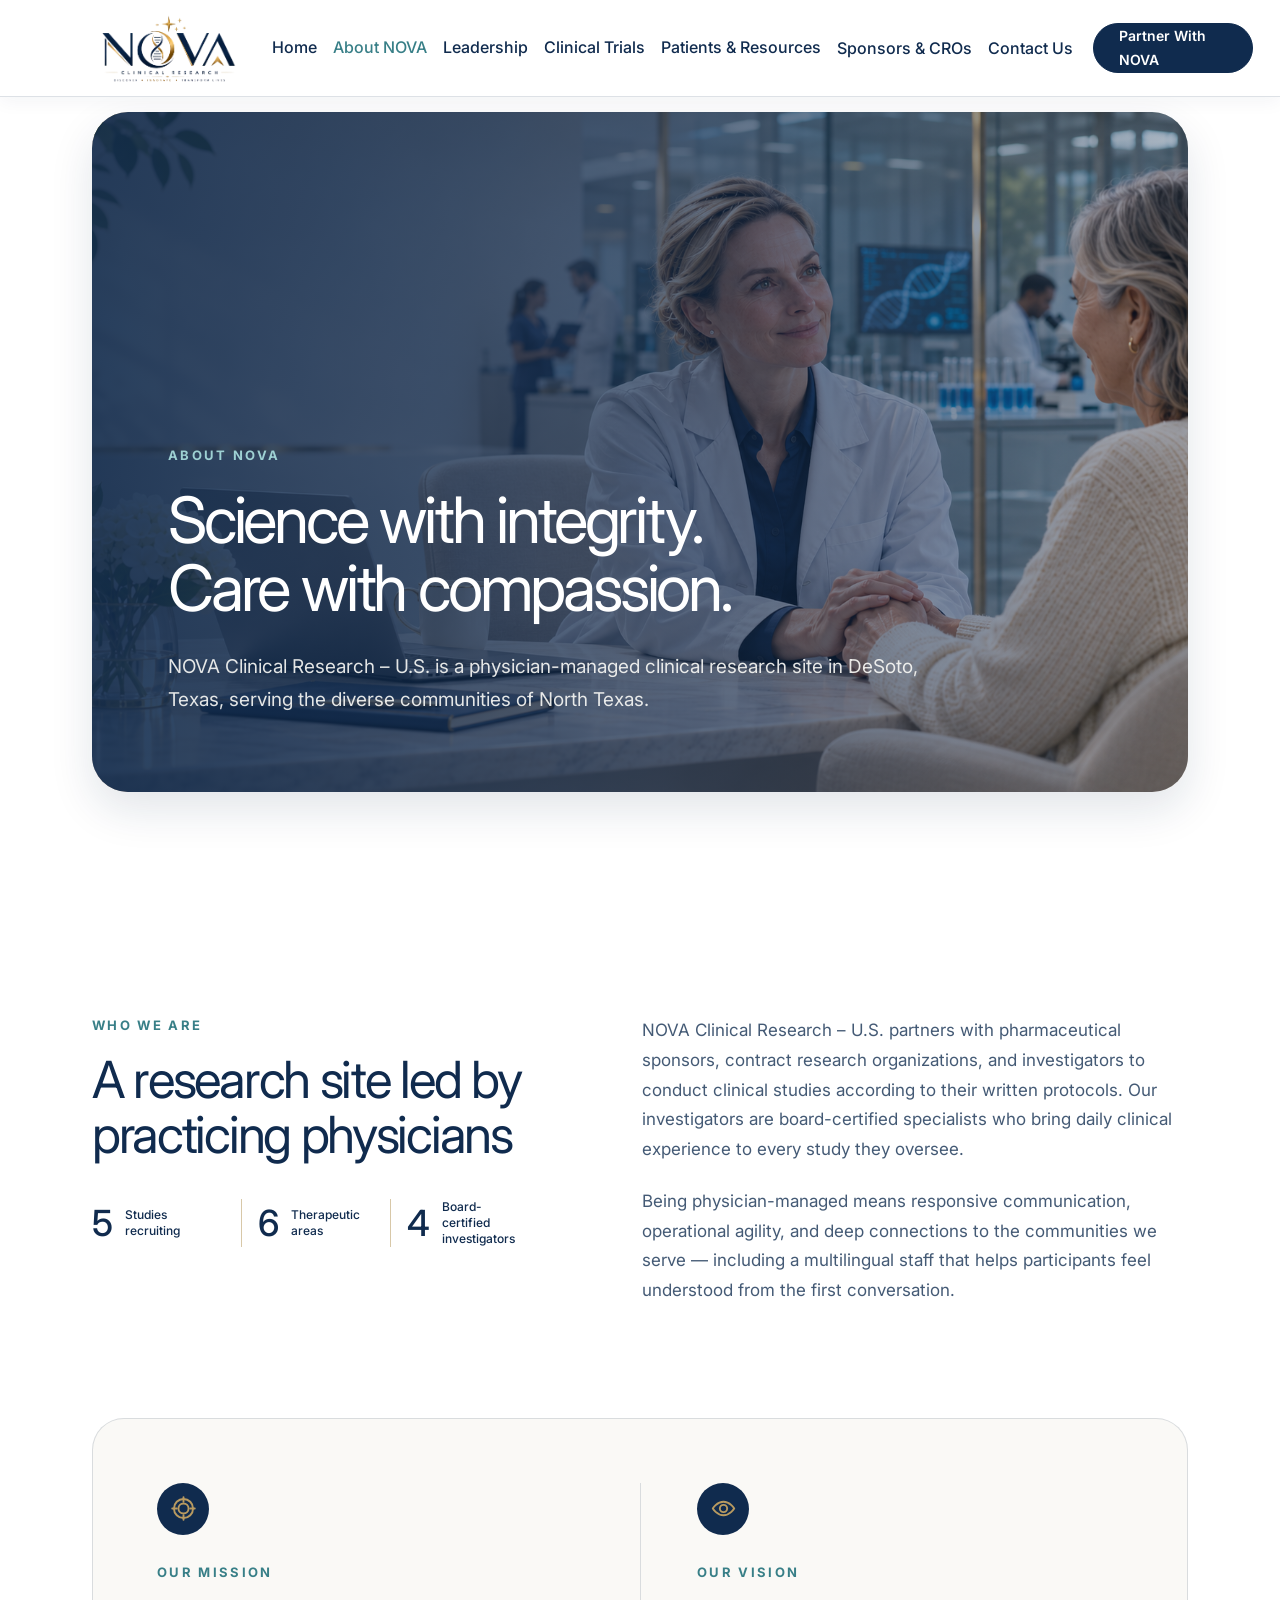
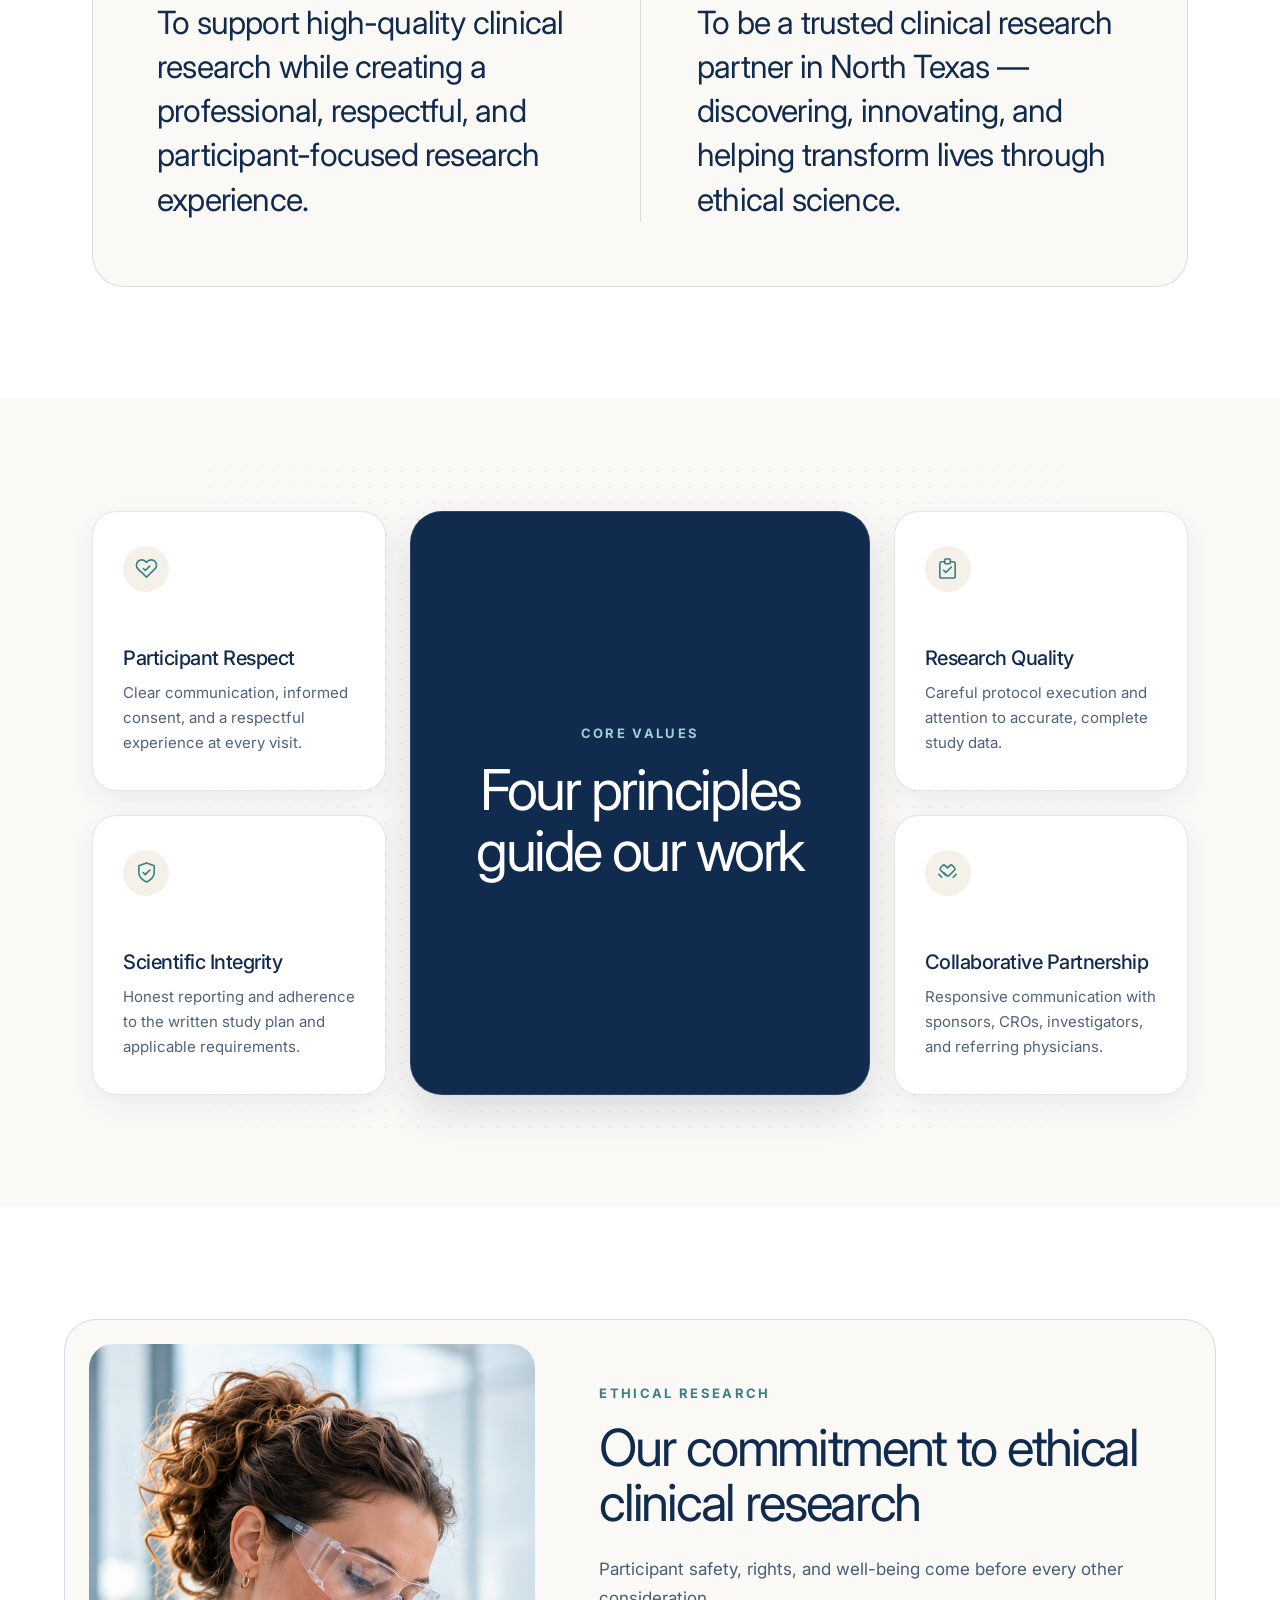
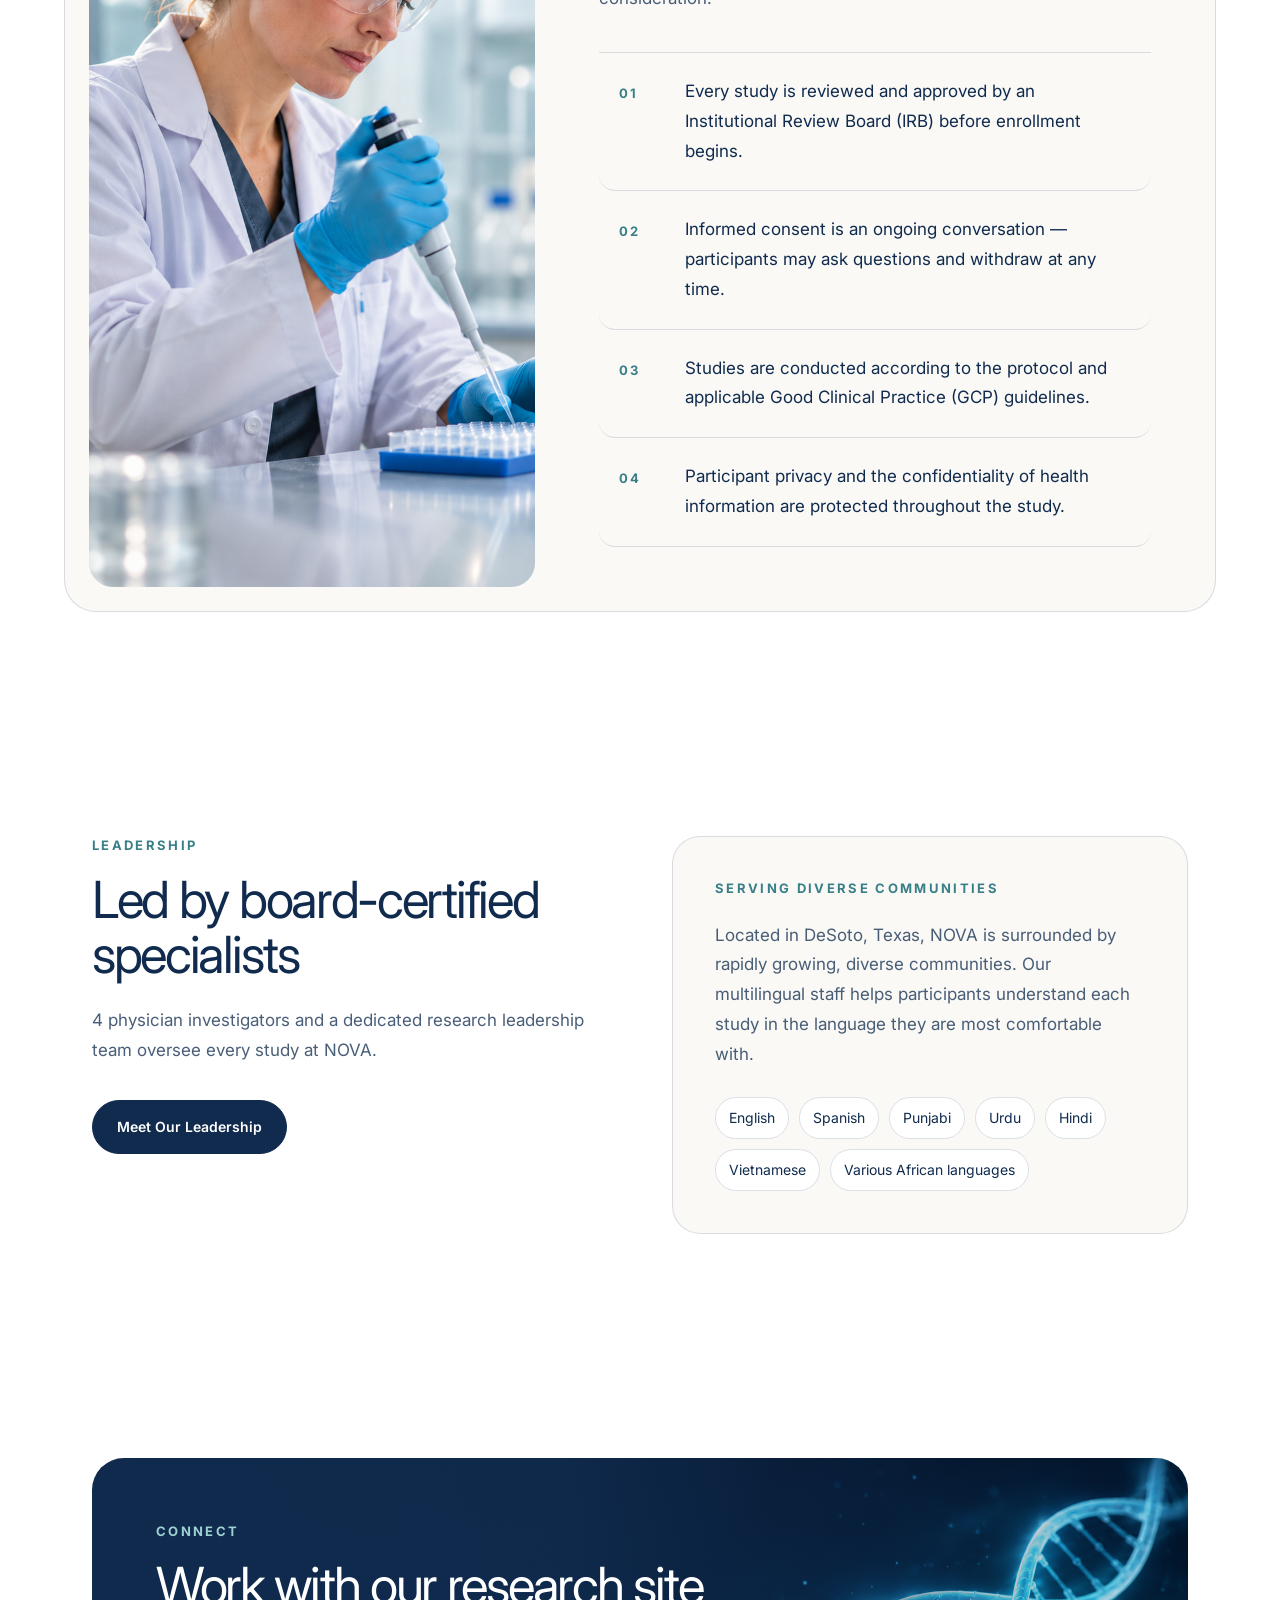
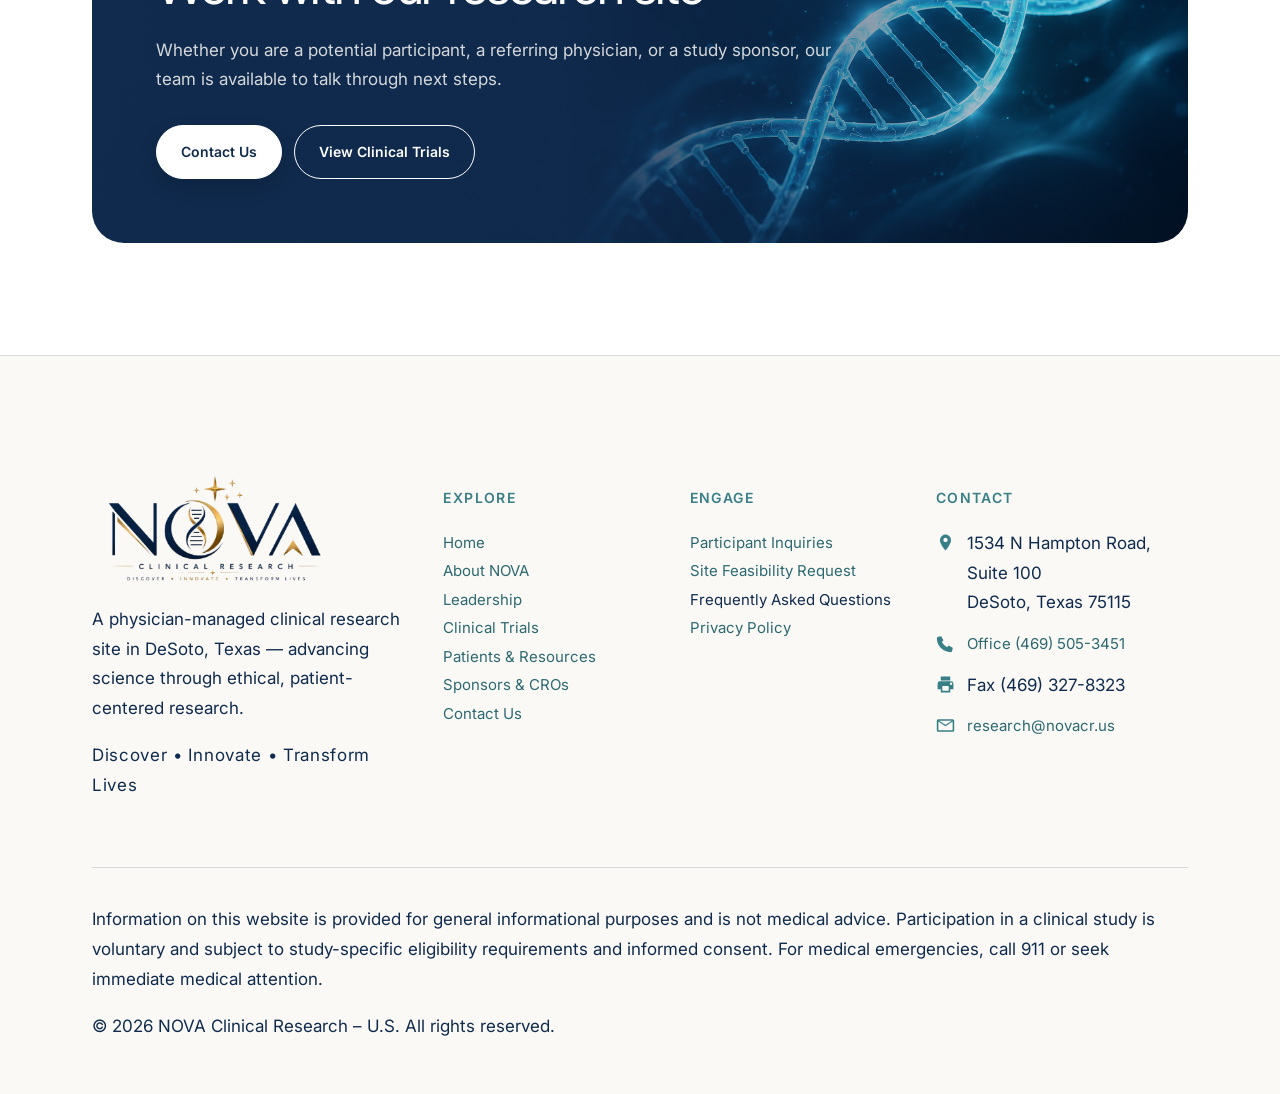
==== commit 81fe0cfc: "new pages" ====
--- a/about.html
+++ b/about.html
@@ -199,7 +199,7 @@
 <a href="#contact">Participant Inquiries</a>
 <a href="#contact">Site Feasibility Request</a>
 <span class="footer-text">Frequently Asked Questions</span>
-<span class="footer-text">Privacy Policy</span>
+<a href="privacy.html">Privacy Policy</a>
 </div>
 <div class="footer-contact">
 <h4>Contact</h4>
--- a/styles.css
+++ b/styles.css
@@ -544,10 +544,14 @@
 .home-page .site-header:not(.is-scrolled) .header-cta{background:var(--navy);border-color:var(--navy);color:var(--white)}
 .home-page .hero{height:100svh;min-height:0;align-items:stretch;background:
   radial-gradient(circle at 62% 42%,rgba(255,255,255,.86) 0 12%,rgba(255,255,255,0) 38%),
-  radial-gradient(circle at 12% 74%,rgba(56,127,135,.18),transparent 34%),
-  linear-gradient(112deg,#e8f1f0 0%,#f6f4ef 48%,#e4eef0 100%)}
+  radial-gradient(circle at 10% 16%,rgba(184,154,96,.16),transparent 30%),
+  radial-gradient(circle at 14% 78%,rgba(56,127,135,.24),transparent 36%),
+  radial-gradient(circle at 91% 40%,rgba(250,249,246,.9),transparent 38%),
+  radial-gradient(circle at 96% 84%,rgba(184,154,96,.13),transparent 36%),
+  linear-gradient(112deg,#e5efed 0%,#faf7f0 48%,#dfe9eb 100%)}
 .home-page .hero:before{z-index:0;background:
-  linear-gradient(90deg,rgba(250,249,246,.25),transparent 52%),
+  linear-gradient(90deg,rgba(250,249,246,.18),transparent 52%),
+  linear-gradient(145deg,rgba(184,154,96,.08),transparent 32%,rgba(56,127,135,.07) 72%,rgba(16,43,78,.08)),
   repeating-linear-gradient(90deg,transparent 0,transparent calc(25% - 1px),rgba(16,43,78,.055) 25%)}
 .home-page .container.hero-content{position:relative;z-index:2;padding-top:clamp(150px,18vh,190px);padding-bottom:150px;align-items:center}
 .home-page .hero-copy{width:51%;max-width:720px;color:var(--navy)}
@@ -583,8 +587,8 @@
 }
 @media(max-width:760px){
   .home-page .site-header .header-cta{display:none}
-  .home-page .hero{height:100svh;min-height:0;background:radial-gradient(circle at 80% 72%,rgba(255,255,255,.82),transparent 32%),linear-gradient(155deg,#e6f0ef,#f7f4ee 52%,#e3edef)}
-  .home-page .hero:before{background:linear-gradient(180deg,rgba(250,249,246,.3),transparent 58%)}
+  .home-page .hero{height:100svh;min-height:0;background:radial-gradient(circle at 80% 72%,rgba(255,255,255,.78),transparent 32%),radial-gradient(circle at 12% 18%,rgba(184,154,96,.15),transparent 31%),radial-gradient(circle at 15% 78%,rgba(56,127,135,.22),transparent 38%),radial-gradient(circle at 92% 40%,rgba(250,249,246,.88),transparent 40%),radial-gradient(circle at 96% 86%,rgba(184,154,96,.11),transparent 36%),linear-gradient(155deg,#e4efed,#faf7f0 52%,#dfe9eb)}
+  .home-page .hero:before{background:linear-gradient(180deg,rgba(250,249,246,.22),transparent 58%),linear-gradient(145deg,rgba(184,154,96,.06),transparent 40%,rgba(16,43,78,.07))}
   .home-page .container.hero-content{padding-top:105px;padding-bottom:20px}
   .home-page .hero-copy{width:100%;max-width:600px}
   .home-page .hero-kicker{margin-bottom:16px!important;font-size:10px!important;letter-spacing:.11em}
@@ -978,15 +982,16 @@
 .leadership-section-head{display:block;margin-bottom:58px}
 .leadership-section-head h2{max-width:760px;margin:16px 0 0;font-size:clamp(40px,4.3vw,66px);font-weight:500;line-height:1.06;letter-spacing:-.045em}
 .leadership-section-head p{max-width:660px;margin:22px 0 0;color:rgba(16,43,78,.7);font-size:17px;line-height:1.7}
-.director-card{display:grid;grid-template-columns:minmax(320px,.82fr) minmax(0,1.18fr);height:600px;min-height:0;overflow:hidden;border-radius:32px;background:var(--navy);box-shadow:0 20px 50px rgba(16,43,78,.13)}
-.leader-photo{position:relative;min-width:0;height:600px;overflow:hidden;background:var(--teal)}
+.director-card{display:grid;grid-template-columns:minmax(320px,.82fr) minmax(0,1.18fr);height:520px;min-height:0;overflow:hidden;border-radius:32px;background:var(--navy);box-shadow:0 20px 50px rgba(16,43,78,.13)}
+.leader-photo{position:relative;min-width:0;height:520px;overflow:hidden;background:var(--teal)}
 .leader-photo img{position:absolute;inset:0;display:block;width:100%;height:100%;object-fit:cover;object-position:center 22%;transition:transform .65s cubic-bezier(.2,.7,.2,1)}
-.director-copy{display:flex;flex-direction:column;justify-content:flex-start;padding:40px 44px;color:var(--white)}
+.director-copy{display:flex;flex-direction:column;justify-content:center;padding:40px 44px;color:var(--white)}
 .director-copy h3,.investigator-card h3{margin:0;font-size:clamp(30px,3vw,44px);font-weight:500;line-height:1.12;letter-spacing:-.035em}
 .director-copy h3{color:var(--white)}
 .leader-role{margin:14px 0 0!important;color:#9ED1D3!important;font-size:14px!important;font-weight:700;line-height:1.5!important;letter-spacing:.05em}
 .director-copy>p:not(.leader-role){max-width:670px;margin:22px 0 0;color:rgba(255,255,255,.82);font-size:15px;line-height:1.65}
 .expertise-block{margin-top:auto;padding-top:18px;border-top:0}
+.director-copy .leader-role{color:#78B6BB!important}.director-copy .expertise-block{margin-top:28px;padding-top:16px;border-top:1px solid rgba(255,255,255,.22)}
 .expertise-block>span{color:var(--gold);font-size:12px;font-weight:700;letter-spacing:.15em;text-transform:uppercase}
 .expertise-block ul,.investigator-card ul{display:flex;flex-wrap:wrap;gap:8px;margin:14px 0 0;padding:0;list-style:none}
 .expertise-block li{padding:8px 12px;border:1px solid rgba(255,255,255,.22);border-radius:999px;color:rgba(255,255,255,.9);font-size:11px}
@@ -995,7 +1000,7 @@
 .investigator-scroll-zone{position:relative;height:var(--investigator-scroll-height,1800px)}
 .investigator-sticky{position:sticky;top:104px;width:100vw;margin-left:calc(50% - 50vw);overflow:hidden;padding-block:10px 34px}
 .investigator-grid{display:flex;gap:24px;width:max-content;padding-inline:var(--investigator-edge-gutter,0px);transform:translate3d(var(--investigator-shift,0px),0,0);will-change:transform}
-.investigator-card{position:relative;display:grid;grid-template-columns:40% 60%;width:var(--investigator-card-width,520px);height:460px;flex:0 0 auto;overflow:hidden;padding:0;border:1px solid rgba(16,43,78,.11);border-radius:28px;background:var(--white);box-shadow:0 12px 32px rgba(16,43,78,.05)}
+.investigator-card{position:relative;display:grid;grid-template-columns:40% 60%;width:var(--investigator-card-width,520px);height:350px;flex:0 0 auto;overflow:hidden;padding:0;border:1px solid rgba(16,43,78,.11);border-radius:28px;background:var(--white);box-shadow:0 12px 32px rgba(16,43,78,.05)}
 .investigator-photo{min-width:0;min-height:0;overflow:hidden;background:#dfe8e6}
 .investigator-photo img{display:block;width:100%;height:100%;object-fit:cover;object-position:center top;transition:transform .65s cubic-bezier(.2,.7,.2,1)}
 .investigator-content{position:relative;display:flex;min-width:0;flex-direction:column;justify-content:flex-start;padding:26px 26px}
@@ -1005,7 +1010,7 @@
 .investigator-content h3{margin-top:16px}
 .investigator-card h3 small{display:inline;font-size:.48em;font-weight:600;letter-spacing:.02em}
 .investigator-content>p:not(.leader-role){margin:18px 0 0;color:rgba(16,43,78,.72);font-size:13px;line-height:1.6}
-.investigator-card ul{margin-top:auto;padding-top:18px}
+.investigator-content .leader-role{color:var(--teal)!important}.investigator-card ul{margin-top:auto;padding-top:16px;border-top:1px solid rgba(16,43,78,.14)}
 .investigator-card li{padding:7px 10px;border-radius:999px;background:rgba(56,127,135,.09);color:var(--teal);font-size:11px;font-weight:600}
 .investigator-mobile-controls{display:none}
 @media(hover:hover){.investigator-card:hover .investigator-photo img{transform:scale(1.035)}}
@@ -1024,8 +1029,8 @@
   .leadership-page main>section{padding-block:var(--section-space-tablet)}
   .leadership-page main>section.leadership-hero{padding-top:calc(var(--section-space-tablet) + 22px)}
   .leadership-hero-panel{grid-template-columns:1fr;min-height:620px;margin-top:18px;padding:58px}
-  .director-card{grid-template-columns:42% 58%;height:600px}.leader-photo{height:600px}.director-copy{padding:42px 36px}
-  .investigator-sticky{top:92px}.investigator-card{height:460px}
+  .director-card{grid-template-columns:42% 58%;height:520px}.leader-photo{height:520px}.director-copy{padding:36px}
+  .investigator-sticky{top:92px}.investigator-card{height:350px}
 }
 @media(max-width:700px){
   .leadership-page main>section{padding-block:var(--section-space-mobile)}
@@ -1035,7 +1040,7 @@
   .leadership-page-number{position:absolute;top:34px;left:24px;font-size:76px}.leadership-hero h1{font-size:38px}.leadership-hero p{font-size:16px}
   .leadership-section-head h2{font-size:40px}
   .director-card{grid-template-columns:1fr;height:auto}.leader-photo{height:280px}.director-copy{padding:30px 24px}.director-copy>p:not(.leader-role){font-size:14px}
-  .investigator-scroll-zone{height:auto}.investigator-sticky{position:relative;top:auto;width:100%;margin-left:0;overflow:visible;padding-bottom:4px}.investigator-grid{width:100%;gap:16px;overflow-x:auto;scroll-snap-type:x mandatory;scroll-padding-inline:14px;overscroll-behavior-inline:contain;transform:none!important;padding:0 14px 18px;margin:0;scrollbar-width:none}.investigator-grid::-webkit-scrollbar{display:none}.investigator-card{grid-template-columns:1fr;grid-template-rows:auto 1fr;width:84%;max-width:360px;height:610px;min-height:0;scroll-snap-align:start}.investigator-photo{aspect-ratio:16/11}.investigator-content{height:100%;padding:26px 22px}.investigator-count{top:26px;right:22px}.investigator-content>.leadership-kicker{min-height:28px;padding-right:68px;font-size:10px;letter-spacing:.13em}.investigator-content h3{display:block;min-height:58px;margin-top:12px}.investigator-content h3 small{display:inline;white-space:nowrap;margin-left:3px;vertical-align:baseline}.investigator-content .leader-role{min-height:48px;margin-top:8px!important}.investigator-content>p:not(.leader-role){min-height:70px;margin-top:10px}.investigator-card ul{margin-top:auto;padding-top:12px}.investigator-card h3{font-size:25px}
+  .investigator-scroll-zone{height:auto}.investigator-sticky{position:relative;top:auto;width:100%;margin-left:0;overflow:visible;padding-bottom:4px}.investigator-grid{width:100%;gap:16px;overflow-x:auto;scroll-snap-type:x mandatory;scroll-padding-inline:14px;overscroll-behavior-inline:contain;transform:none!important;padding:0 14px 18px;margin:0;scrollbar-width:none}.investigator-grid::-webkit-scrollbar{display:none}.investigator-card{grid-template-columns:1fr;grid-template-rows:auto 1fr;width:84%;max-width:360px;height:560px;min-height:0;scroll-snap-align:start}.investigator-photo{aspect-ratio:16/11}.investigator-content{height:100%;padding:22px}.investigator-count{top:22px;right:22px}.investigator-content>.leadership-kicker{min-height:24px;padding-right:68px;font-size:10px;letter-spacing:.13em}.investigator-content h3{display:block;min-height:52px;margin-top:10px}.investigator-content h3 small{display:inline;white-space:nowrap;margin-left:3px;vertical-align:baseline}.investigator-content .leader-role{min-height:42px;margin-top:6px!important}.investigator-content>p:not(.leader-role){min-height:64px;margin-top:8px}.investigator-card ul{margin-top:auto;padding-top:16px;border-top:1px solid rgba(16,43,78,.14)}.investigator-card h3{font-size:25px}
   .investigator-mobile-controls{display:flex;align-items:center;justify-content:center;gap:16px;margin-top:18px}.investigator-control{display:grid;width:44px;height:44px;place-items:center;border:1px solid rgba(16,43,78,.2);border-radius:50%;background:var(--white);color:var(--navy);cursor:pointer}.investigator-control:before{content:"";width:8px;height:8px;border-top:1.5px solid currentColor;border-right:1.5px solid currentColor}.investigator-prev:before{transform:rotate(-135deg);margin-left:3px}.investigator-next:before{transform:rotate(45deg);margin-right:3px}.investigator-control:disabled{opacity:.35;cursor:default}.investigator-dots{display:flex;align-items:center;gap:7px}.investigator-dots span{width:7px;height:7px;border-radius:50%;background:rgba(16,43,78,.2);transition:width .25s ease,background .25s ease}.investigator-dots span.is-active{width:22px;border-radius:999px;background:var(--teal)}
   .leadership-partner-panel{padding:46px 26px}
   .leadership-partner-panel:before{right:-38%;width:115%;opacity:.22}
@@ -1143,11 +1148,59 @@
 @media(prefers-reduced-motion:reduce){.motion-ready .patients-hero-copy>*,.motion-ready.page-ready .patients-hero-copy>*{opacity:1;transform:none;transition:none}}
 
 /* Patient topic scrollspy and reading focus. */
+.patient-topics a{padding-block:18px;font-size:15px;line-height:1.5}
+.patient-topics b{font-size:12px}
+.patient-topics-toggle{display:none}
 .patient-answers article,.patient-faq{scroll-margin-top:124px}
 .patient-topics a.is-active{color:var(--teal);font-weight:700;transform:translateX(4px)}
 .patient-topics a.is-active b{color:var(--navy)}
 .patient-learning.is-scrollspy-ready .patient-answers article{opacity:.26;transform:scale(.985);filter:saturate(.6);box-shadow:none;transition:opacity .45s ease,transform .45s ease,filter .45s ease,box-shadow .45s ease}
 .patient-learning.is-scrollspy-ready .patient-answers article.is-reading{opacity:1;transform:none;filter:none;box-shadow:0 18px 42px rgba(16,43,78,.09)}
-@media(max-width:700px){.patient-learning.is-scrollspy-ready .patient-answers article{opacity:.58;transform:scale(.99);filter:none}.patient-learning.is-scrollspy-ready .patient-answers article.is-reading{opacity:1;transform:none}}
+@media(max-width:700px){.patient-topics{display:none}.patient-learning-layout{gap:0}.patient-learning.is-scrollspy-ready .patient-answers article,.patient-learning.is-scrollspy-ready .patient-answers article.is-reading{opacity:1;transform:none;filter:none;box-shadow:0 12px 28px rgba(16,43,78,.045)}}
 @media(prefers-reduced-motion:reduce){.patient-learning.is-scrollspy-ready .patient-answers article,.patient-learning.is-scrollspy-ready .patient-answers article.is-reading{transform:none;transition:none}}
 
+/* Patient FAQ: reference-inspired split accordion in NOVA styling. */
+.patient-faq{background:var(--white)}
+.patient-faq>.wrap{display:grid;grid-template-columns:minmax(260px,.72fr) minmax(0,1.28fr);gap:72px;align-items:start;padding-inline:28px;border:0;border-radius:0;background:transparent;box-shadow:none}
+.patient-faq .patient-section-head{position:sticky;top:124px;margin:0}
+.patient-faq .patient-section-head .leadership-kicker{display:inline-flex;width:max-content;padding:0;border-radius:0;background:transparent;font-size:10px}
+.patient-faq .patient-section-head h2{max-width:420px;font-size:clamp(42px,4.2vw,62px)}
+.patient-faq-list{grid-template-columns:1fr;gap:12px}
+.patient-faq-list details{border:1px solid rgba(184,154,96,.24);border-radius:18px;background:#f5f2ea;box-shadow:0 5px 16px rgba(16,43,78,.035);transition:box-shadow .3s ease,border-color .3s ease,background-color .3s ease,transform .3s ease}
+.patient-faq-list details[open]{border-color:rgba(56,127,135,.34);background:var(--ivory);box-shadow:0 12px 28px rgba(16,43,78,.09)}
+.patient-faq-list details p{font-size:16px;line-height:1.7}
+.patient-faq-list summary{min-height:74px;padding:22px 64px 22px 24px}
+.patient-faq-list details p{padding:0 64px 26px 76px}
+@media(max-width:1050px){.patient-faq>.wrap{grid-template-columns:minmax(220px,.65fr) minmax(0,1.35fr);gap:44px;padding-inline:28px}.patient-faq .patient-section-head h2{font-size:44px}}
+@media(max-width:700px){.patient-faq>.wrap{grid-template-columns:1fr;gap:34px;padding-inline:20px}.patient-faq .patient-section-head{position:static}.patient-faq .patient-section-head h2{font-size:38px}.patient-faq-list details p{padding:0 20px 24px;font-size:16px}.patient-faq-list summary{min-height:68px;font-size:16px}}
+
+/* Privacy page — readable legal content in the NOVA editorial system. */
+.privacy-page{overflow-x:clip}.privacy-page .site-header{background:rgba(255,255,255,.94);color:var(--navy);border-bottom:1px solid var(--line);backdrop-filter:blur(12px);-webkit-backdrop-filter:blur(12px)}.privacy-page .site-header .brand-logo-default{display:none}.privacy-page .site-header .brand-logo-scroll{display:block}.privacy-page .site-header .nav a{color:var(--navy)}.privacy-page .site-header .nav a:hover{color:var(--teal)}.privacy-page .site-header .mobile-toggle{color:var(--navy)}.privacy-page .site-header .header-cta{background:var(--navy);border-color:var(--navy);color:var(--white)}
+.privacy-page main>section{padding-block:var(--section-space)}
+.privacy-hero{background:var(--white)}.privacy-hero-panel{position:relative;isolation:isolate;display:flex;min-height:680px;align-items:flex-end;overflow:hidden;padding:76px;border-radius:36px;background:url('assets/nova-hero-lab.png') center/cover no-repeat;box-shadow:0 18px 44px rgba(16,43,78,.12)}.privacy-hero-panel:after{content:"";position:absolute;inset:0;z-index:-1;background:linear-gradient(90deg,rgba(16,43,78,.95),rgba(16,43,78,.76) 58%,rgba(16,43,78,.38))}.privacy-hero-copy{max-width:920px;color:var(--white)}.privacy-hero .leadership-kicker{color:#9ED1D3}.privacy-hero h1{max-width:900px;margin:22px 0 0;color:var(--white);font-size:clamp(44px,5vw,72px);font-weight:400;line-height:1.06;letter-spacing:-.05em}.privacy-hero p{max-width:700px;margin:30px 0 0;color:rgba(255,255,255,.88);font-size:19px;line-height:1.7}
+.privacy-content{background:var(--ivory)}.privacy-layout{display:grid;grid-template-columns:minmax(260px,.68fr) minmax(0,1.32fr);gap:76px;align-items:start}.privacy-index{position:sticky;top:124px;padding:32px;border:1px solid var(--line);border-radius:28px;background:var(--white)}.privacy-index nav{display:grid;margin-top:22px}.privacy-index a{display:grid;grid-template-columns:34px 1fr;gap:12px;padding:16px 0;border-top:1px solid var(--line);color:rgba(16,43,78,.76);font-size:14px;line-height:1.5}.privacy-index b{color:var(--gold);font-size:12px;letter-spacing:.1em}.privacy-index a:hover{color:var(--teal);transform:translateX(4px)}
+.privacy-articles{display:grid;gap:22px}.privacy-articles article{position:relative;scroll-margin-top:124px;overflow:hidden;padding:44px;border:1px solid rgba(16,43,78,.11);border-radius:28px;background:var(--white);box-shadow:0 10px 26px rgba(16,43,78,.045)}.privacy-articles article>span{position:absolute;top:22px;right:28px;color:rgba(56,127,135,.12);font-size:68px;font-weight:700;line-height:1}.privacy-articles h2{position:relative;max-width:670px;margin:0;padding-right:72px;font-size:clamp(28px,2.8vw,42px);font-weight:500;line-height:1.15;letter-spacing:-.035em}.privacy-articles p{position:relative;margin:22px 0 0;color:rgba(16,43,78,.76);font-size:16px;line-height:1.75}.privacy-articles a{color:var(--teal);font-weight:700}.privacy-contact-card{border-color:rgba(184,154,96,.35)!important;background:linear-gradient(135deg,var(--white),#f5f2ea)!important}.privacy-disclaimer{margin:18px 0 0;padding:26px 30px;border-left:3px solid var(--gold);background:rgba(184,154,96,.1);color:rgba(16,43,78,.78);font-size:14px;line-height:1.7}
+@media(max-width:1050px){.privacy-page main>section{padding-block:var(--section-space-tablet)}.privacy-hero-panel{min-height:620px;margin-top:18px;padding:58px}.privacy-layout{grid-template-columns:1fr;gap:42px}.privacy-index{position:static}.privacy-index nav{grid-template-columns:repeat(2,minmax(0,1fr));column-gap:28px}}
+@media(max-width:700px){.privacy-page main>section{padding-block:var(--section-space-mobile)}.privacy-hero-panel{min-height:580px;margin-top:16px;padding:38px 24px;border-radius:28px;background-position:62% center}.privacy-hero-panel:after{background:linear-gradient(180deg,rgba(16,43,78,.42),rgba(16,43,78,.94))}.privacy-hero h1{font-size:38px}.privacy-hero p{font-size:16px}.privacy-index{display:none}.privacy-layout{gap:0}.privacy-articles article{padding:34px 24px}.privacy-articles article>span{top:20px;right:20px;font-size:56px}.privacy-articles h2{padding-right:48px;font-size:29px}.privacy-disclaimer{padding:22px 20px;font-size:14px}}
+
+/* Privacy page motion. */
+.motion-ready .privacy-hero-copy>*{opacity:0;transform:translateY(22px)}.motion-ready.page-ready .privacy-hero-copy>*{opacity:1;transform:none;transition:opacity .72s cubic-bezier(.2,.7,.2,1),transform .72s cubic-bezier(.2,.7,.2,1)}.motion-ready.page-ready .privacy-hero-copy>*:nth-child(1){transition-delay:.18s}.motion-ready.page-ready .privacy-hero-copy>*:nth-child(2){transition-delay:.28s}.motion-ready.page-ready .privacy-hero-copy>*:nth-child(3){transition-delay:.38s}
+@media(prefers-reduced-motion:reduce){.motion-ready .privacy-hero-copy>*,.motion-ready.page-ready .privacy-hero-copy>*{opacity:1;transform:none;transition:none}}
+
+/* Privacy document: simplified legal layout without a hero panel. */
+.privacy-content{background:var(--white)}
+.privacy-document{width:100%;max-width:980px}
+.privacy-document-head{padding:20px 0 82px}
+.privacy-document-head h1{max-width:900px;margin:22px 0 0;color:var(--navy);font-size:clamp(42px,4.3vw,62px);font-weight:500;line-height:1.07;letter-spacing:-.045em}
+.privacy-document-head p{max-width:720px;margin:24px 0 0;color:rgba(16,43,78,.62);font-size:18px;line-height:1.7}
+.privacy-document .privacy-articles{display:block}
+.privacy-document .privacy-articles article{overflow:visible;padding:36px 0 40px;border:0;border-bottom:1px solid var(--line);border-radius:0;background:transparent;box-shadow:none}
+.privacy-document .privacy-articles article:first-child{padding-top:0}
+.privacy-document .privacy-articles article>span{display:none}
+.privacy-document .privacy-articles h2{max-width:none;margin:0;padding:0;font-size:28px;font-weight:600;line-height:1.25;letter-spacing:-.025em}
+.privacy-document .privacy-articles p{max-width:880px;margin-top:18px;color:rgba(16,43,78,.65);font-size:17px;line-height:1.75}
+.privacy-document .privacy-contact-card,.privacy-document #policy-contact{border-bottom:0!important;background:transparent!important}
+.privacy-document .privacy-disclaimer{margin-top:24px;padding:26px 0 0;border:0;border-top:1px solid var(--line);background:transparent;font-size:14px}
+@media(max-width:1050px){.privacy-document-head{padding-bottom:68px}.privacy-document-head h1{font-size:clamp(42px,5.5vw,56px)}}
+@media(max-width:700px){.privacy-document-head{padding:10px 0 52px}.privacy-document-head h1{font-size:36px}.privacy-document-head p{font-size:16px}.privacy-document .privacy-articles article{padding:30px 0 34px}.privacy-document .privacy-articles h2{font-size:24px}.privacy-document .privacy-articles p{font-size:16px}}
+
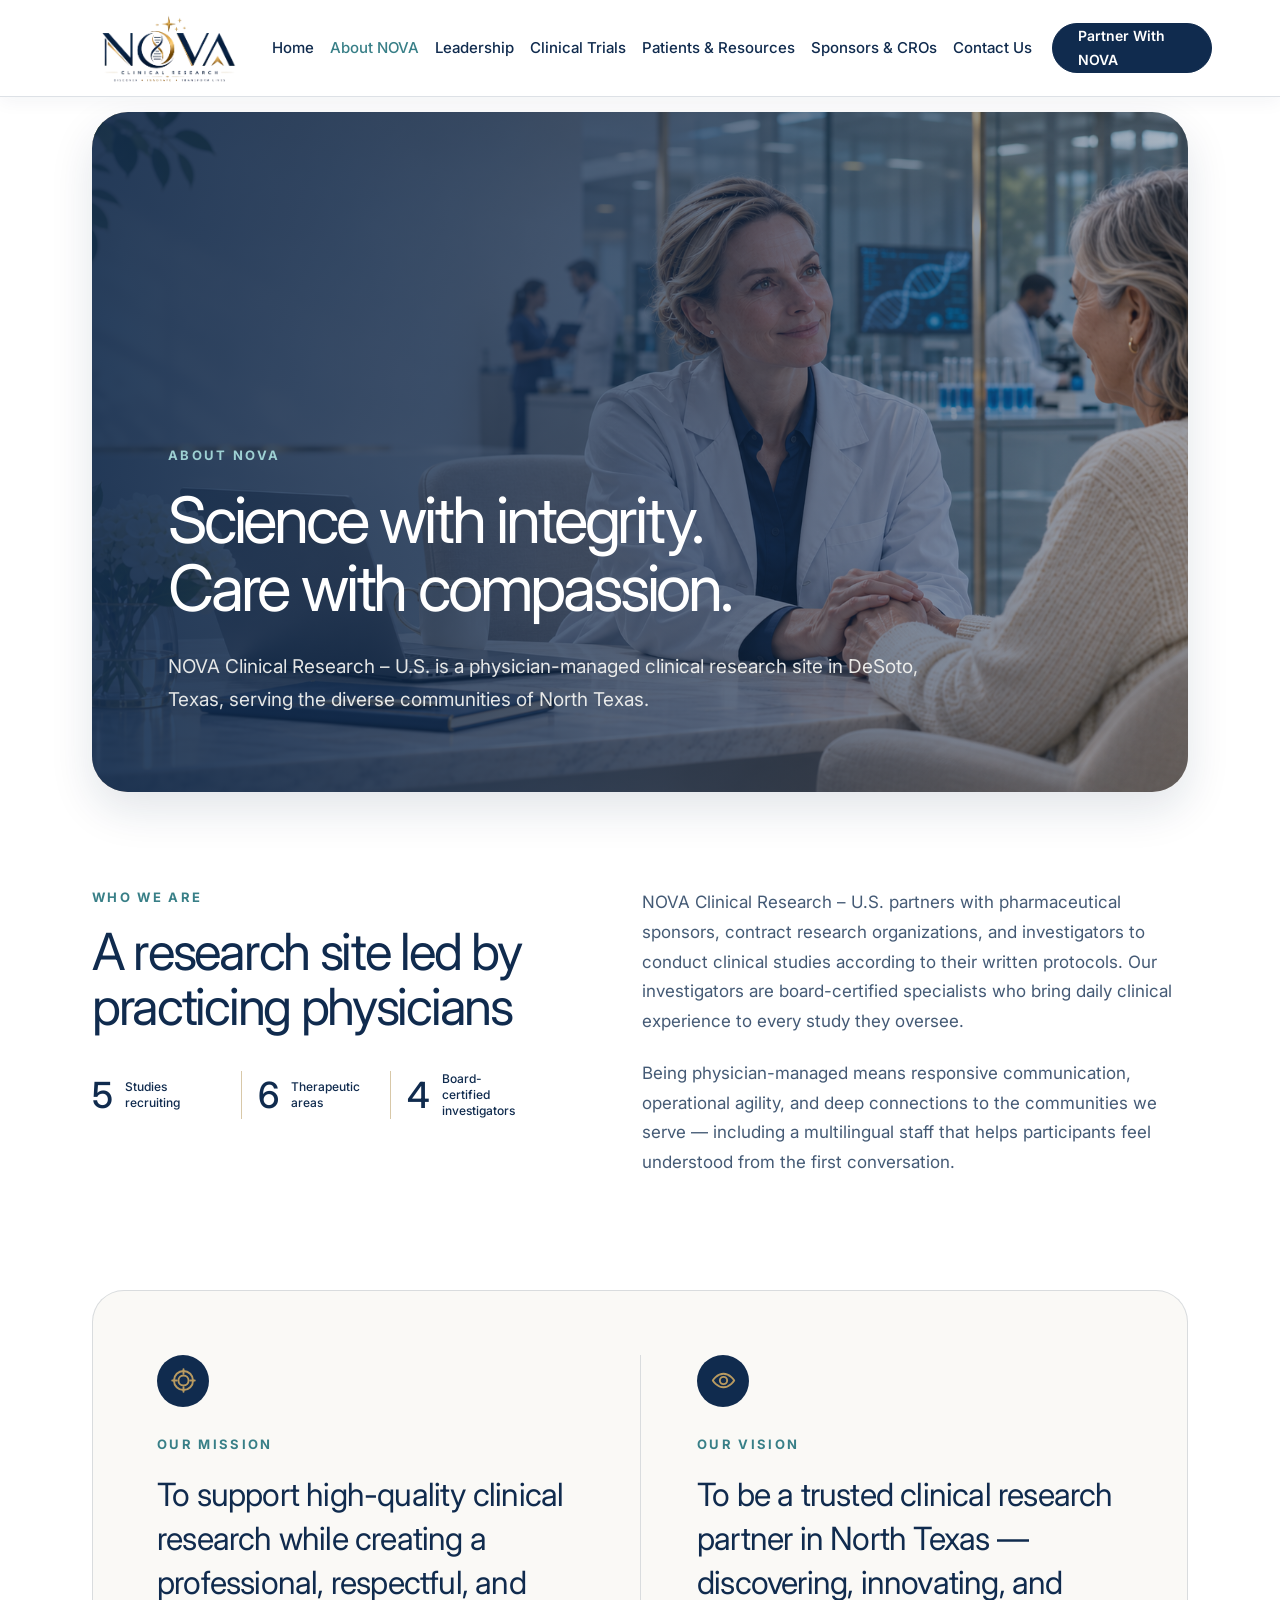
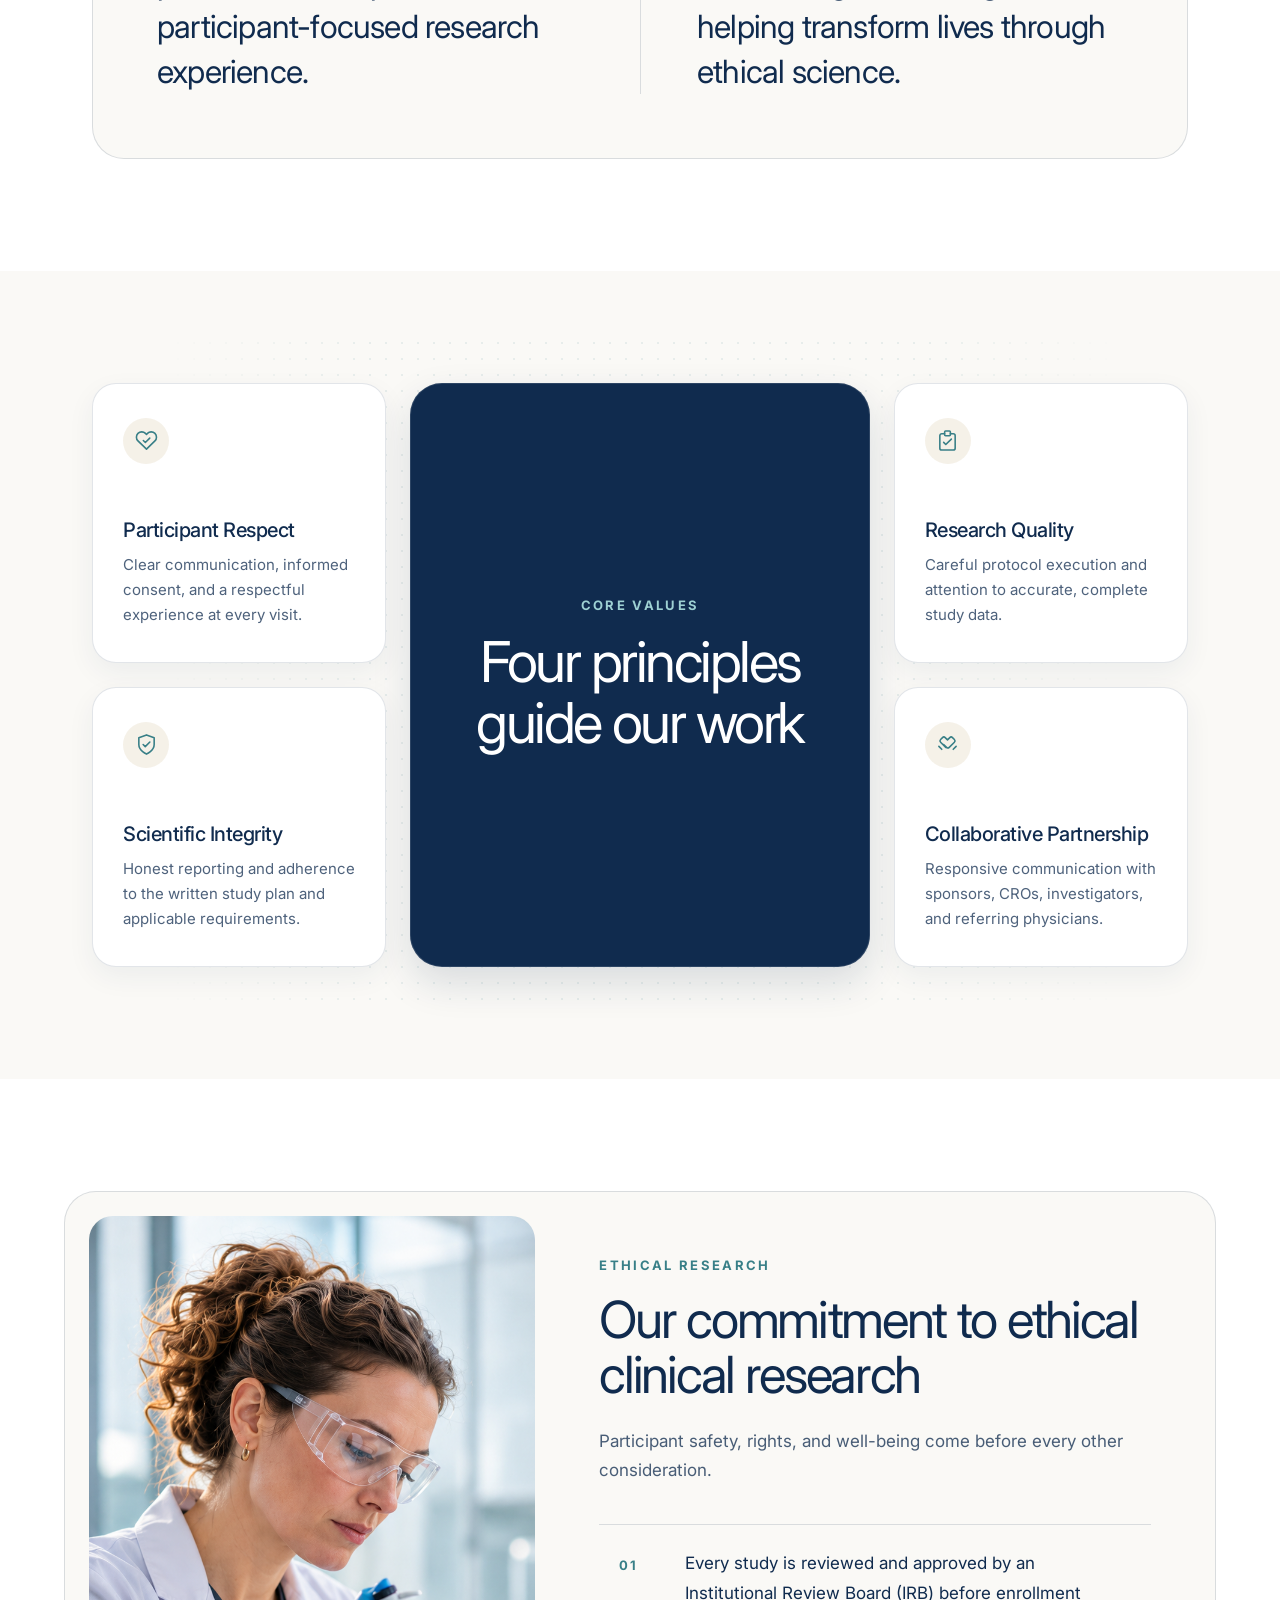
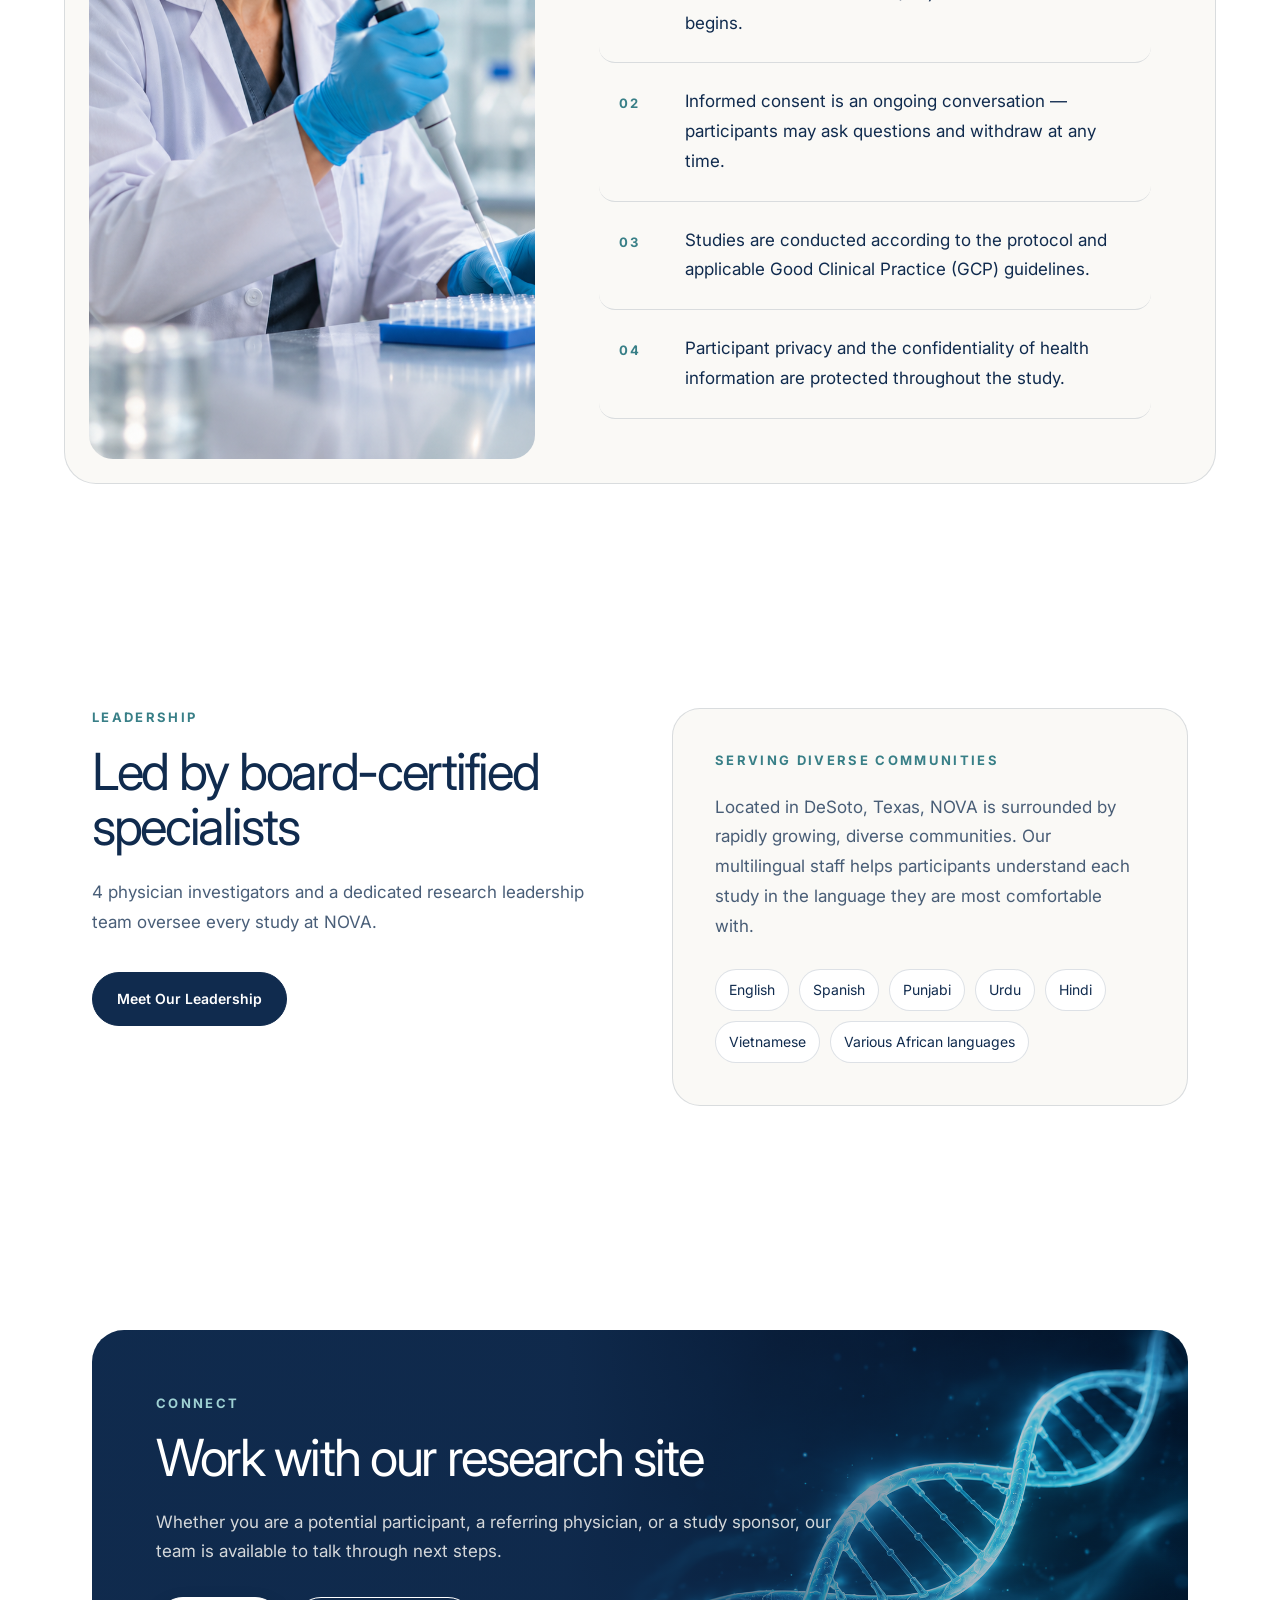
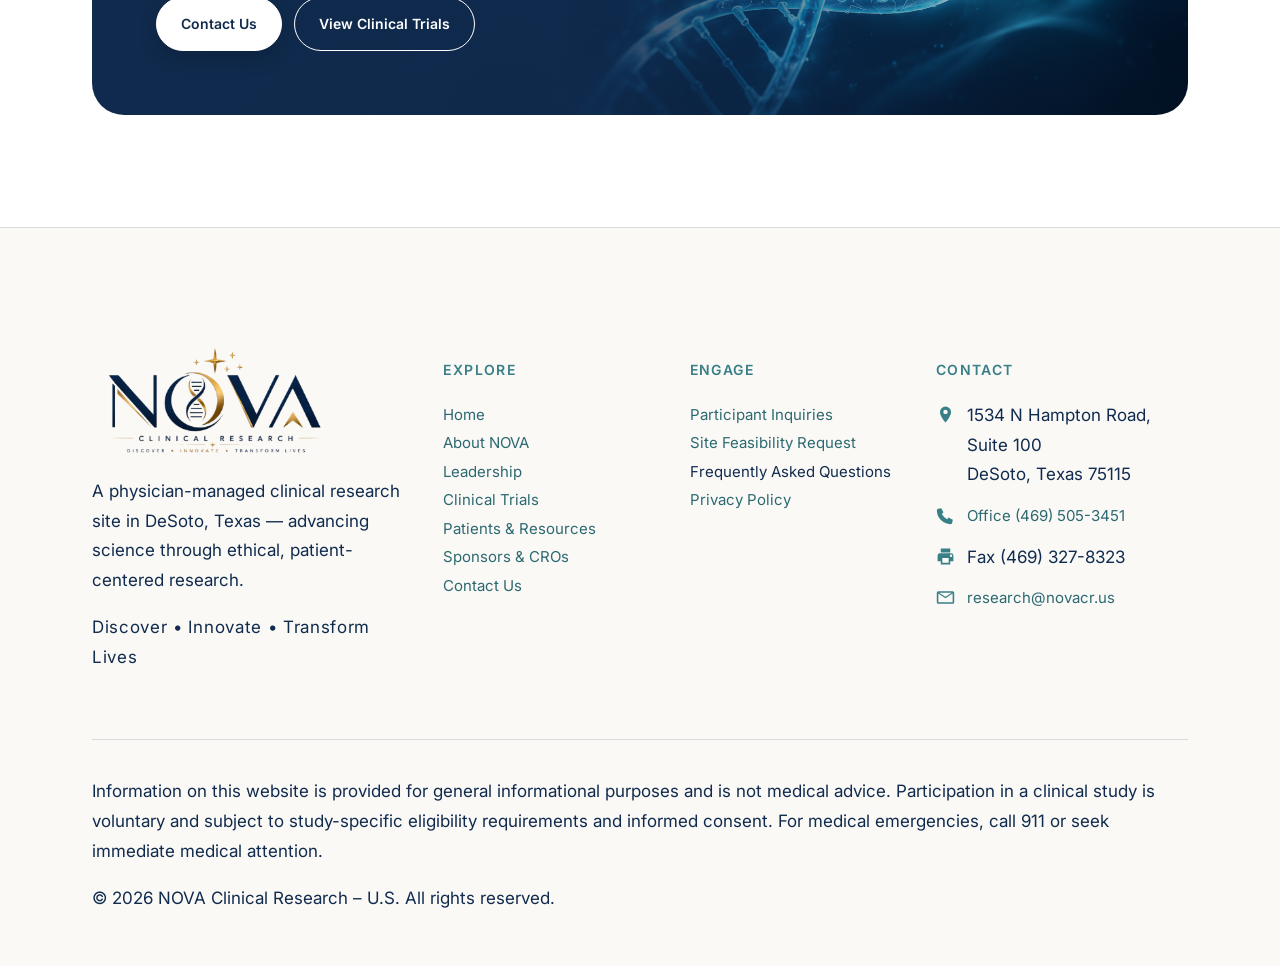
==== commit 18995be2: "new pages" ====
--- a/about.html
+++ b/about.html
@@ -26,10 +26,10 @@
 <a href="leadership.html">Leadership</a>
 <a href="clinical-trials.html">Clinical Trials</a>
 <a href="patients.html">Patients &amp; Resources</a>
-<span class="nav-label" aria-disabled="true">Sponsors &amp; CROs</span>
-<span class="nav-label" aria-disabled="true">Contact Us</span>
+<a href="sponsors.html">Sponsors &amp; CROs</a>
+<a href="contact.html">Contact Us</a>
 </nav>
-<span class="btn header-cta" aria-disabled="true">Partner With NOVA</span>
+<a class="btn header-cta" href="sponsors.html">Partner With NOVA</a>
 </div>
 </header>
 <main>
@@ -141,7 +141,7 @@
 <span class="about-page-eyebrow">Leadership</span>
 <h2>Led by board-certified specialists</h2>
 <p>4 physician investigators and a dedicated research leadership team oversee every study at NOVA.</p>
-<a class="btn" href="index.html#why">Meet Our Leadership</a>
+<a class="btn" href="leadership.html">Meet Our Leadership</a>
 </div>
 <div class="about-communities">
 <span class="about-page-eyebrow">Serving Diverse Communities</span>
@@ -166,7 +166,7 @@
 <h2>Work with our research site</h2>
 <p>Whether you are a potential participant, a referring physician, or a study sponsor, our team is available to talk through next steps.</p>
 <div class="about-connect-actions">
-<a class="btn" href="#contact">Contact Us</a>
+<a class="btn" href="contact.html">Contact Us</a>
 <a class="btn outline" href="clinical-trials.html">View Clinical Trials</a>
 </div>
 </div>
@@ -191,13 +191,13 @@
 <a href="leadership.html">Leadership</a>
 <a href="clinical-trials.html">Clinical Trials</a>
 <a href="patients.html">Patients &amp; Resources</a>
-<a href="index.html#sponsors">Sponsors &amp; CROs</a>
-<a href="#contact">Contact Us</a>
+<a href="sponsors.html">Sponsors &amp; CROs</a>
+<a href="contact.html">Contact Us</a>
 </div>
 <div>
 <h4>Engage</h4>
-<a href="#contact">Participant Inquiries</a>
-<a href="#contact">Site Feasibility Request</a>
+<a href="contact.html?type=participant#form">Participant Inquiries</a>
+<a href="contact.html?type=sponsor#form">Site Feasibility Request</a>
 <span class="footer-text">Frequently Asked Questions</span>
 <a href="privacy.html">Privacy Policy</a>
 </div>
--- a/styles.css
+++ b/styles.css
@@ -144,7 +144,7 @@
 .about-mission blockquote footer:before{content:'';width:40px;height:1px;flex:none;background:var(--gold)}
 @media(max-width:760px){.about-intro{grid-template-columns:1fr;gap:28px}.about-image{aspect-ratio:4/3}.about-mission{margin-top:44px;padding-top:28px}.about-mission blockquote footer{font-size:12px;letter-spacing:.06em}}
 /* About and mission share the left column; a gold helix anchors the right. */
-.about-layout{display:grid;grid-template-columns:minmax(0,1.15fr) minmax(0,.85fr);gap:clamp(36px,6vw,100px);align-items:center}
+.about-layout{display:grid;grid-template-columns:minmax(0,.85fr) minmax(0,1.15fr);gap:clamp(36px,6vw,100px);align-items:center}.about-layout .dna-art{order:1}.about-layout .about-content{order:2}
 .about-copy h2{font-size:clamp(34px,3.2vw,50px);line-height:1.18;letter-spacing:-.03em}
 .about-copy p{font-size:16px;line-height:1.8}
 .about-content .about-mission{margin-top:40px;padding-top:30px}
@@ -152,7 +152,7 @@
 .dna-art{position:relative;min-width:0;height:760px;max-height:85vh;min-height:560px;overflow:hidden;border-radius:32px;background:#F0EBE2;border:1px solid rgba(184,154,96,.18);box-shadow:inset 0 0 64px rgba(184,154,96,.08);isolation:isolate}
 #dna-canvas{position:absolute;inset:0;display:block;width:100%;height:100%;z-index:2}
 .dna-pedestal{position:absolute;bottom:0;left:5%;width:90%;height:26%;display:block;z-index:1;filter:drop-shadow(0 8px 14px rgba(16,43,78,.08))}
-@media(max-width:1050px){.about-layout{gap:32px}.dna-art{height:700px;min-height:520px}.about-content .about-mission blockquote footer{font-size:12px;letter-spacing:.04em}}
+@media(max-width:1050px){.about-layout{gap:32px}.about-layout .about-content{order:1}.about-layout .dna-art{order:2}.dna-art{height:700px;min-height:520px}.about-content .about-mission blockquote footer{font-size:12px;letter-spacing:.04em}}
 @media(max-width:760px){.about-layout{grid-template-columns:1fr}.dna-art{height:560px;min-height:0;max-height:none}.about-content .about-mission{margin-top:32px}.about-copy h2{font-size:36px}}
 /* Mission banner inspired by the supplied reference, without decorative lines. */
 .about-content .about-mission{display:grid;grid-template-columns:190px minmax(0,1fr);margin-top:36px;padding:0;border:2px solid var(--white);border-radius:28px;overflow:hidden;background:#F8F5F0;box-shadow:0 10px 28px rgba(16,43,78,.06)}
@@ -700,7 +700,7 @@
 @media(min-width:1051px){
   .site-header .nav a{font-size:15px}
   .about-page .site-header .header-row{min-height:96px}
-  .about-page .site-header .nav a{color:var(--navy);font-size:16px}
+  .about-page .site-header .nav a{color:var(--navy);font-size:15px}
 }
 .about-page-stats{display:grid;grid-template-columns:repeat(3,minmax(0,1fr));max-width:720px;margin:40px 0 0;padding:26px 0 0;border-top:1px solid rgba(250,249,246,.28)}
 .about-page-stats>div{display:grid;grid-template-columns:auto 1fr;gap:14px;align-items:start;padding:0 24px}
@@ -971,7 +971,7 @@
 .leadership-page{overflow-x:clip}
 .leadership-page main>section{padding-block:var(--section-space)}
 .leadership-hero{background:var(--white)}
-.leadership-hero-panel{position:relative;isolation:isolate;display:grid;grid-template-columns:1fr;align-items:end;min-height:680px;overflow:hidden;padding:76px;border-radius:36px;background:url('assets/nova-hero-lab.png') center/cover no-repeat;box-shadow:0 18px 44px rgba(16,43,78,.12)}
+.leadership-hero-panel{position:relative;isolation:isolate;display:grid;grid-template-columns:1fr;align-items:end;min-height:680px;overflow:hidden;padding:76px;border-radius:36px;background:url('assets/leadership-hero-lab.png') center/cover no-repeat;box-shadow:0 18px 44px rgba(16,43,78,.12)}
 .leadership-hero-panel:after{content:"";position:absolute;inset:0;z-index:-1;background:linear-gradient(90deg,rgba(16,43,78,.94),rgba(16,43,78,.75) 58%,rgba(16,43,78,.38))}
 .leadership-page-number{align-self:start;color:rgba(255,255,255,.2);font-size:clamp(94px,11vw,160px);font-weight:700;line-height:.8;letter-spacing:-.09em}
 .leadership-hero-copy{max-width:900px;color:var(--white)}
@@ -985,7 +985,7 @@
 .director-card{display:grid;grid-template-columns:minmax(320px,.82fr) minmax(0,1.18fr);height:520px;min-height:0;overflow:hidden;border-radius:32px;background:var(--navy);box-shadow:0 20px 50px rgba(16,43,78,.13)}
 .leader-photo{position:relative;min-width:0;height:520px;overflow:hidden;background:var(--teal)}
 .leader-photo img{position:absolute;inset:0;display:block;width:100%;height:100%;object-fit:cover;object-position:center 22%;transition:transform .65s cubic-bezier(.2,.7,.2,1)}
-.director-copy{display:flex;flex-direction:column;justify-content:center;padding:40px 44px;color:var(--white)}
+.director-copy{display:flex;flex-direction:column;justify-content:center;padding:40px 44px 40px 68px;color:var(--white)}
 .director-copy h3,.investigator-card h3{margin:0;font-size:clamp(30px,3vw,44px);font-weight:500;line-height:1.12;letter-spacing:-.035em}
 .director-copy h3{color:var(--white)}
 .leader-role{margin:14px 0 0!important;color:#9ED1D3!important;font-size:14px!important;font-weight:700;line-height:1.5!important;letter-spacing:.05em}
@@ -998,8 +998,13 @@
 @media(hover:hover){.director-card:hover .leader-photo img{transform:scale(1.045)}}
 .investigators{background:var(--ivory)}
 .investigator-scroll-zone{position:relative;height:var(--investigator-scroll-height,1800px)}
-.investigator-sticky{position:sticky;top:104px;width:100vw;margin-left:calc(50% - 50vw);overflow:hidden;padding-block:10px 34px}
+.investigator-sticky{position:sticky;top:var(--investigator-pin-top,104px);width:100vw;margin-left:calc(50% - 50vw);overflow:hidden;padding-block:10px 34px}
 .investigator-grid{display:flex;gap:24px;width:max-content;padding-inline:var(--investigator-edge-gutter,0px);transform:translate3d(var(--investigator-shift,0px),0,0);will-change:transform}
+@media(min-width:701px){
+  .investigator-sticky>.leadership-section-head{width:100%;max-width:var(--max);margin:0 auto 36px;padding-inline:28px}
+  .investigator-sticky>.leadership-section-head h2{font-size:clamp(36px,3.6vw,56px)}
+  .investigator-sticky>.leadership-section-head p{margin-top:16px}
+}
 .investigator-card{position:relative;display:grid;grid-template-columns:40% 60%;width:var(--investigator-card-width,520px);height:350px;flex:0 0 auto;overflow:hidden;padding:0;border:1px solid rgba(16,43,78,.11);border-radius:28px;background:var(--white);box-shadow:0 12px 32px rgba(16,43,78,.05)}
 .investigator-photo{min-width:0;min-height:0;overflow:hidden;background:#dfe8e6}
 .investigator-photo img{display:block;width:100%;height:100%;object-fit:cover;object-position:center top;transition:transform .65s cubic-bezier(.2,.7,.2,1)}
@@ -1029,8 +1034,8 @@
   .leadership-page main>section{padding-block:var(--section-space-tablet)}
   .leadership-page main>section.leadership-hero{padding-top:calc(var(--section-space-tablet) + 22px)}
   .leadership-hero-panel{grid-template-columns:1fr;min-height:620px;margin-top:18px;padding:58px}
-  .director-card{grid-template-columns:42% 58%;height:520px}.leader-photo{height:520px}.director-copy{padding:36px}
-  .investigator-sticky{top:92px}.investigator-card{height:350px}
+  .director-card{grid-template-columns:42% 58%;height:520px}.leader-photo{height:520px}.director-copy{padding:36px 36px 36px 48px}
+  .investigator-sticky{top:var(--investigator-pin-top,92px)}.investigator-card{height:350px}
 }
 @media(max-width:700px){
   .leadership-page main>section{padding-block:var(--section-space-mobile)}
@@ -1039,7 +1044,7 @@
   .leadership-hero-panel:after{background:linear-gradient(180deg,rgba(16,43,78,.42),rgba(16,43,78,.94))}
   .leadership-page-number{position:absolute;top:34px;left:24px;font-size:76px}.leadership-hero h1{font-size:38px}.leadership-hero p{font-size:16px}
   .leadership-section-head h2{font-size:40px}
-  .director-card{grid-template-columns:1fr;height:auto}.leader-photo{height:280px}.director-copy{padding:30px 24px}.director-copy>p:not(.leader-role){font-size:14px}
+  .director-card{grid-template-columns:1fr;height:auto}.leader-photo{height:280px}.director-copy{padding:40px 24px 30px}.director-copy>p:not(.leader-role){font-size:14px}
   .investigator-scroll-zone{height:auto}.investigator-sticky{position:relative;top:auto;width:100%;margin-left:0;overflow:visible;padding-bottom:4px}.investigator-grid{width:100%;gap:16px;overflow-x:auto;scroll-snap-type:x mandatory;scroll-padding-inline:14px;overscroll-behavior-inline:contain;transform:none!important;padding:0 14px 18px;margin:0;scrollbar-width:none}.investigator-grid::-webkit-scrollbar{display:none}.investigator-card{grid-template-columns:1fr;grid-template-rows:auto 1fr;width:84%;max-width:360px;height:560px;min-height:0;scroll-snap-align:start}.investigator-photo{aspect-ratio:16/11}.investigator-content{height:100%;padding:22px}.investigator-count{top:22px;right:22px}.investigator-content>.leadership-kicker{min-height:24px;padding-right:68px;font-size:10px;letter-spacing:.13em}.investigator-content h3{display:block;min-height:52px;margin-top:10px}.investigator-content h3 small{display:inline;white-space:nowrap;margin-left:3px;vertical-align:baseline}.investigator-content .leader-role{min-height:42px;margin-top:6px!important}.investigator-content>p:not(.leader-role){min-height:64px;margin-top:8px}.investigator-card ul{margin-top:auto;padding-top:16px;border-top:1px solid rgba(16,43,78,.14)}.investigator-card h3{font-size:25px}
   .investigator-mobile-controls{display:flex;align-items:center;justify-content:center;gap:16px;margin-top:18px}.investigator-control{display:grid;width:44px;height:44px;place-items:center;border:1px solid rgba(16,43,78,.2);border-radius:50%;background:var(--white);color:var(--navy);cursor:pointer}.investigator-control:before{content:"";width:8px;height:8px;border-top:1.5px solid currentColor;border-right:1.5px solid currentColor}.investigator-prev:before{transform:rotate(-135deg);margin-left:3px}.investigator-next:before{transform:rotate(45deg);margin-right:3px}.investigator-control:disabled{opacity:.35;cursor:default}.investigator-dots{display:flex;align-items:center;gap:7px}.investigator-dots span{width:7px;height:7px;border-radius:50%;background:rgba(16,43,78,.2);transition:width .25s ease,background .25s ease}.investigator-dots span.is-active{width:22px;border-radius:999px;background:var(--teal)}
   .leadership-partner-panel{padding:46px 26px}
@@ -1081,7 +1086,7 @@
 .trials-page .site-header .brand-logo-default{display:none}.trials-page .site-header .brand-logo-scroll{display:block}.trials-page .site-header .nav a{color:var(--navy)}.trials-page .site-header .nav a:hover,.trials-page .site-header .nav a.active,.trials-page .site-header .nav a[aria-current="page"]{color:var(--teal)}.trials-page .site-header .mobile-toggle{color:var(--navy)}.trials-page .site-header .header-cta{background:var(--navy);border-color:var(--navy);color:var(--white)}
 .trials-page main>section{padding-block:var(--section-space)}
 .trials-hero{background:var(--white)}
-.trials-hero-panel{position:relative;isolation:isolate;display:flex;min-height:680px;align-items:flex-end;overflow:hidden;padding:76px;border-radius:36px;background:url('assets/nova-hero-lab.png') center/cover no-repeat;box-shadow:0 18px 44px rgba(16,43,78,.12)}
+.trials-hero-panel{position:relative;isolation:isolate;display:flex;min-height:680px;align-items:flex-end;overflow:hidden;padding:76px;border-radius:36px;background:url('assets/clinical-trials-hero.png') center/cover no-repeat;box-shadow:0 18px 44px rgba(16,43,78,.12)}
 .trials-hero-panel:after{content:"";position:absolute;inset:0;z-index:-1;background:linear-gradient(90deg,rgba(16,43,78,.94),rgba(16,43,78,.74) 58%,rgba(16,43,78,.36))}
 .trials-hero-copy{max-width:880px;color:var(--white)}.trials-hero .leadership-kicker{color:#9ED1D3}.trials-hero h1{max-width:820px;margin:22px 0 0;color:var(--white);font-size:clamp(44px,5vw,72px);font-weight:400;line-height:1.06;letter-spacing:-.05em}.trials-hero p{max-width:690px;margin:30px 0 0;color:rgba(255,255,255,.86);font-size:19px;line-height:1.7}
 .trials-list{background:var(--ivory)}
@@ -1135,7 +1140,7 @@
 /* Patients & Resources page — calm, readable, participant-first. */
 .patients-page{overflow-x:clip}.patients-page .site-header{background:rgba(255,255,255,.94);color:var(--navy);border-bottom:1px solid var(--line);backdrop-filter:blur(12px);-webkit-backdrop-filter:blur(12px)}.patients-page .site-header .brand-logo-default{display:none}.patients-page .site-header .brand-logo-scroll{display:block}.patients-page .site-header .nav a{color:var(--navy)}.patients-page .site-header .nav a:hover,.patients-page .site-header .nav a.active,.patients-page .site-header .nav a[aria-current="page"]{color:var(--teal)}.patients-page .site-header .mobile-toggle{color:var(--navy)}.patients-page .site-header .header-cta{background:var(--navy);border-color:var(--navy);color:var(--white)}
 .patients-page main>section{padding-block:var(--section-space)}
-.patients-hero{background:var(--white)}.patients-hero-panel{position:relative;isolation:isolate;display:flex;min-height:680px;align-items:flex-end;overflow:hidden;padding:76px;border-radius:36px;background:url('assets/nova-about-care.png') center/cover no-repeat;box-shadow:0 18px 44px rgba(16,43,78,.12)}.patients-hero-panel:after{content:"";position:absolute;inset:0;z-index:-1;background:linear-gradient(90deg,rgba(16,43,78,.94),rgba(16,43,78,.72) 58%,rgba(16,43,78,.3))}.patients-hero-copy{max-width:900px;color:var(--white)}.patients-hero .leadership-kicker{color:#9ED1D3}.patients-hero h1{max-width:850px;margin:22px 0 0;color:var(--white);font-size:clamp(44px,5vw,72px);font-weight:400;line-height:1.06;letter-spacing:-.05em}.patients-hero p{max-width:700px;margin:30px 0 0;color:rgba(255,255,255,.88);font-size:19px;line-height:1.7}
+.patients-hero{background:var(--white)}.patients-hero-panel{position:relative;isolation:isolate;display:flex;min-height:680px;align-items:flex-end;overflow:hidden;padding:76px;border-radius:36px;background:url('assets/patients-resources-hero.png') center/cover no-repeat;box-shadow:0 18px 44px rgba(16,43,78,.12)}.patients-hero-panel:after{content:"";position:absolute;inset:0;z-index:-1;background:linear-gradient(90deg,rgba(16,43,78,.94),rgba(16,43,78,.72) 58%,rgba(16,43,78,.3))}.patients-hero-copy{max-width:900px;color:var(--white)}.patients-hero .leadership-kicker{color:#9ED1D3}.patients-hero h1{max-width:850px;margin:22px 0 0;color:var(--white);font-size:clamp(44px,5vw,72px);font-weight:400;line-height:1.06;letter-spacing:-.05em}.patients-hero p{max-width:700px;margin:30px 0 0;color:rgba(255,255,255,.88);font-size:19px;line-height:1.7}
 .patient-learning{background:var(--ivory)}.patient-learning-layout{display:grid;grid-template-columns:minmax(260px,.68fr) minmax(0,1.32fr);gap:76px;align-items:start}.patient-topics{position:sticky;top:124px;padding:32px;border:1px solid var(--line);border-radius:28px;background:var(--white)}.patient-topics nav{display:grid;margin-top:22px}.patient-topics a{display:grid;grid-template-columns:34px 1fr;gap:12px;padding:15px 0;border-top:1px solid var(--line);color:rgba(16,43,78,.75);font-size:13px;line-height:1.45}.patient-topics b{color:var(--gold);font-size:11px;letter-spacing:.1em}.patient-topics a:hover{color:var(--teal);transform:translateX(4px)}
 .patient-answers{display:grid;gap:24px}.patient-answers article{position:relative;scroll-margin-top:120px;overflow:hidden;padding:44px;border:1px solid rgba(16,43,78,.11);border-radius:30px;background:var(--white);box-shadow:0 12px 28px rgba(16,43,78,.045)}.patient-answers article>span{position:absolute;top:22px;right:28px;color:rgba(56,127,135,.12);font-size:72px;font-weight:700;line-height:1}.patient-answers h2{position:relative;max-width:650px;margin:0;padding-right:70px;font-size:clamp(30px,3vw,44px);font-weight:500;line-height:1.13;letter-spacing:-.035em}.patient-answers p{position:relative;max-width:720px;margin:22px 0 0;color:rgba(16,43,78,.74);font-size:16px;line-height:1.75}
 .patient-faq{scroll-margin-top:100px;background:var(--white)}.patient-section-head{max-width:760px;margin-bottom:54px}.patient-section-head h2{margin:16px 0 0;font-size:clamp(42px,4.5vw,66px);font-weight:500;line-height:1.06;letter-spacing:-.045em}.patient-faq-list{display:grid;grid-template-columns:repeat(2,minmax(0,1fr));gap:18px;align-items:start}.patient-faq-list details{overflow:hidden;border:1px solid var(--line);border-radius:22px;background:var(--ivory)}.patient-faq-list summary{position:relative;display:grid;grid-template-columns:38px 1fr auto;gap:14px;align-items:center;padding:24px 58px 24px 24px;color:var(--navy);font-size:17px;font-weight:600;line-height:1.4;cursor:pointer;list-style:none}.patient-faq-list summary::-webkit-details-marker{display:none}.patient-faq-list summary span{color:var(--teal);font-size:11px;letter-spacing:.12em}.patient-faq-list summary:after{content:"+";position:absolute;right:24px;color:var(--gold);font-size:25px;font-weight:400}.patient-faq-list details[open] summary:after{content:"−"}.patient-faq-list details p{margin:0;padding:0 24px 26px 76px;color:rgba(16,43,78,.72);font-size:14px;line-height:1.75}
@@ -1204,3 +1209,219 @@
 @media(max-width:1050px){.privacy-document-head{padding-bottom:68px}.privacy-document-head h1{font-size:clamp(42px,5.5vw,56px)}}
 @media(max-width:700px){.privacy-document-head{padding:10px 0 52px}.privacy-document-head h1{font-size:36px}.privacy-document-head p{font-size:16px}.privacy-document .privacy-articles article{padding:30px 0 34px}.privacy-document .privacy-articles h2{font-size:24px}.privacy-document .privacy-articles p{font-size:16px}}
 
+/* Sponsors & CROs — operational, editorial brand layout. */
+.sponsors-page{overflow-x:clip}
+.sponsors-page .site-header{background:rgba(255,255,255,.94);color:var(--navy);border-bottom:1px solid var(--line);backdrop-filter:blur(12px);-webkit-backdrop-filter:blur(12px)}
+.sponsors-page .site-header .brand-logo-default{display:none}
+.sponsors-page .site-header .brand-logo-scroll{display:block}
+.sponsors-page .site-header .nav a{color:var(--navy)}
+.sponsors-page .site-header .nav a:hover,.sponsors-page .site-header .nav a.active{color:var(--teal)}
+.sponsors-page .site-header .mobile-toggle{color:var(--navy)}
+.sponsors-page .site-header .header-cta{background:var(--navy);border-color:var(--navy);color:var(--white)}
+.sponsors-page main>section{padding-block:var(--section-space)}
+.sponsors-hero{background:var(--white)}
+.sponsors-hero-panel{position:relative;isolation:isolate;display:flex;min-height:680px;align-items:flex-end;overflow:hidden;padding:76px;border-radius:36px;background:url('assets/sponsors-cros-hero.png') center/cover no-repeat;box-shadow:0 18px 44px rgba(16,43,78,.12)}
+.sponsors-hero-panel:after{content:"";position:absolute;inset:0;z-index:-1;background:linear-gradient(90deg,rgba(16,43,78,.95),rgba(16,43,78,.76) 58%,rgba(16,43,78,.38))}
+.sponsors-hero-copy{max-width:980px;color:var(--white)}
+.sponsors-hero .leadership-kicker{color:#9ED1D3}
+.sponsors-hero h1{max-width:940px;margin:22px 0 0;color:var(--white);font-size:clamp(44px,5vw,72px);font-weight:400;line-height:1.06;letter-spacing:-.05em}
+.sponsors-hero p{max-width:720px;margin:30px 0 0;color:rgba(255,255,255,.88);font-size:19px;line-height:1.7}
+.sponsors-section-head h2{max-width:820px;margin:16px 0 0;font-size:clamp(40px,4.3vw,66px);font-weight:500;line-height:1.06;letter-spacing:-.045em}
+.sponsors-section-head-row{display:flex;align-items:end;justify-content:space-between;gap:60px;margin-bottom:58px}
+.sponsors-section-head-row>p{max-width:450px;margin:0;color:rgba(16,43,78,.7);font-size:17px;line-height:1.75}
+.sponsors-why{background:var(--white)}
+.sponsors-why-layout{display:grid;grid-template-columns:minmax(0,1.08fr) minmax(340px,.92fr);gap:clamp(60px,8vw,130px);align-items:end}
+.sponsors-why-copy{padding-left:42px;border-left:1px solid rgba(184,154,96,.55)}
+.sponsors-why-copy p{max-width:650px;margin:0;color:rgba(16,43,78,.75);font-size:18px;line-height:1.85}
+.sponsors-why-copy .btn{margin-top:30px}
+.sponsors-therapeutic{background:var(--ivory)}
+.therapeutic-grid{display:grid;grid-template-columns:repeat(3,minmax(0,1fr));gap:18px}
+.therapeutic-grid article{position:relative;isolation:isolate;min-height:390px;overflow:hidden;padding:32px;border:1px solid rgba(16,43,78,.11);border-radius:26px;background:var(--white);box-shadow:0 10px 28px rgba(16,43,78,.045);outline:0;transition:transform .42s cubic-bezier(.2,.7,.2,1),border-color .35s ease,box-shadow .35s ease,background-color .35s ease}
+.therapeutic-grid article:before{content:"";position:absolute;inset:0;z-index:0;background:linear-gradient(145deg,rgba(56,127,135,.96) 0%,rgba(16,43,78,.98) 68%,rgba(16,43,78,1) 100%);opacity:0;transition:opacity .42s ease}
+.therapeutic-grid article:after{content:"";position:absolute;inset:0;z-index:0;background:linear-gradient(180deg,rgba(16,43,78,.04) 0%,rgba(16,43,78,.18) 48%,rgba(16,43,78,.72) 100%);opacity:0;transition:opacity .42s ease}
+.therapeutic-icon{position:absolute;top:32px;left:32px;z-index:1;display:grid;width:62px;height:62px;place-items:center;border:1px solid rgba(56,127,135,.18);border-radius:19px;background:rgba(56,127,135,.07);transform-origin:center;transition:top .55s cubic-bezier(.2,.7,.2,1),left .55s cubic-bezier(.2,.7,.2,1),transform .55s cubic-bezier(.2,.7,.2,1),opacity .4s ease,background-color .35s ease,border-color .35s ease}
+.therapeutic-icon img{display:block;width:34px;height:34px;object-fit:contain;filter:invert(43%) sepia(18%) saturate(1350%) hue-rotate(136deg) brightness(92%) contrast(88%);transition:filter .35s ease}
+.therapeutic-copy{position:relative;z-index:2;display:flex;height:100%;min-width:0;flex-direction:column;justify-content:flex-end;padding-top:92px;transition:padding .45s ease}
+.therapeutic-copy>span{position:absolute;top:0;right:0;color:var(--gold);font-size:12px;font-weight:700;letter-spacing:.14em;transition:color .35s ease}
+.therapeutic-grid h3{max-width:310px;margin:0;font-size:27px;font-weight:500;line-height:1.2;letter-spacing:-.03em;transition:color .35s ease,transform .45s ease}
+.therapeutic-grid p{margin:18px 0 0;color:rgba(16,43,78,.7);font-size:15px;line-height:1.75;transition:color .35s ease,transform .45s ease}
+.therapeutic-grid article:hover,.therapeutic-grid article:focus-visible{transform:translateY(-7px);border-color:rgba(56,127,135,.45);box-shadow:0 22px 46px rgba(16,43,78,.16)}
+.therapeutic-grid article:hover:before,.therapeutic-grid article:hover:after,.therapeutic-grid article:focus-visible:before,.therapeutic-grid article:focus-visible:after{opacity:1}
+.therapeutic-grid article:hover .therapeutic-icon,.therapeutic-grid article:focus-visible .therapeutic-icon{top:50%;left:60%;transform:translate(-50%,-50%) scale(8) rotate(-10deg);border-color:transparent;background:transparent;opacity:.19}
+.therapeutic-grid article:hover .therapeutic-icon img,.therapeutic-grid article:focus-visible .therapeutic-icon img{filter:brightness(0) invert(1)}
+.therapeutic-grid article:hover .therapeutic-copy,.therapeutic-grid article:focus-visible .therapeutic-copy{justify-content:space-between;padding-top:0}
+.therapeutic-grid article:hover h3,.therapeutic-grid article:focus-visible h3{color:var(--white)}
+.therapeutic-grid article:hover p,.therapeutic-grid article:focus-visible p{color:rgba(255,255,255,.84)}
+.therapeutic-grid article:hover .therapeutic-copy>span,.therapeutic-grid article:focus-visible .therapeutic-copy>span{color:#D6C18E}
+.sponsors-therapeutic-alt{overflow:clip;background:var(--ivory);color:var(--navy)}
+.sponsors-therapeutic-alt .leadership-kicker{color:var(--teal)}.sponsors-therapeutic-alt .sponsors-section-head h2{color:var(--navy)}
+.therapeutic-alt-scroll{position:relative}
+.therapeutic-alt-layout{position:relative;display:grid;grid-template-columns:minmax(0,1fr) minmax(0,1fr);min-height:680px;border:0;border-radius:0;overflow:hidden;background:transparent}
+.therapeutic-alt-visual{position:relative;isolation:isolate;display:flex;min-width:0;align-items:center;justify-content:center;overflow:hidden;padding:58px;background:var(--navy)}
+.therapeutic-alt-visual:before{content:"";position:absolute;inset:0;z-index:-1;background:linear-gradient(145deg,rgba(16,43,78,.26),rgba(56,127,135,.22))}
+.therapeutic-alt-visual:after{content:"";position:absolute;inset:0;z-index:0;background:linear-gradient(90deg,rgba(16,43,78,.18),rgba(16,43,78,.48));pointer-events:none}
+.therapeutic-alt-orbit{position:absolute;z-index:1;width:min(72%,500px);aspect-ratio:1;border:1px solid rgba(56,127,135,.38);border-radius:50%;box-shadow:0 0 0 54px rgba(56,127,135,.05),0 0 0 108px rgba(56,127,135,.035)}
+.therapeutic-alt-visual>img{position:absolute;inset:0;width:100%;height:100%;object-fit:cover;object-position:38% center;opacity:1}
+.therapeutic-alt-visual-copy{position:absolute;right:42px;bottom:38px;left:42px;display:flex;align-items:end;justify-content:space-between;gap:28px;border-top:1px solid rgba(158,209,211,.35);padding-top:22px}.therapeutic-alt-visual-copy span{color:var(--gold);font-size:13px;font-weight:700;letter-spacing:.16em}.therapeutic-alt-visual-copy h3{max-width:430px;margin:0;color:var(--white);font-size:clamp(28px,3vw,44px);font-weight:500;line-height:1.1;text-align:right;letter-spacing:-.04em}
+.therapeutic-alt-visual{background:transparent;padding:0}
+.therapeutic-alt-visual:before,.therapeutic-alt-visual:after{display:none}
+.therapeutic-alt-visual-copy{z-index:2;right:0;bottom:0;left:0;min-height:104px;padding:22px 28px;border:0;background:var(--ivory)}
+.therapeutic-alt-visual-copy h3{color:var(--navy);font-size:clamp(26px,2.5vw,38px)}
+.therapeutic-alt-progress{position:absolute;z-index:4;top:0;bottom:0;left:50%;width:3px;overflow:hidden;transform:translateX(-50%);background:rgba(255,255,255,.16);pointer-events:none}.therapeutic-alt-progress span{display:block;width:100%;height:calc(var(--therapeutic-progress,0) * 100%);background:linear-gradient(180deg,var(--teal),var(--gold));transition:height .14s linear}
+.therapeutic-alt-list{display:flex;min-width:0;flex-direction:column;border-left:1px solid rgba(56,127,135,.45)}
+.therapeutic-alt-item{position:relative;display:grid;grid-template-columns:42px minmax(0,1fr) 14px;column-gap:16px;align-items:center;width:100%;flex:1;padding:26px 36px;border:0;border-bottom:1px solid rgba(56,127,135,.4);background:transparent;color:rgba(255,255,255,.5);text-align:left;cursor:pointer;transition:flex .5s cubic-bezier(.2,.7,.2,1),background-color .35s ease,color .35s ease}
+.therapeutic-alt-item:last-child{border-bottom:0}.therapeutic-alt-item:hover{background:rgba(158,209,211,.055);color:rgba(255,255,255,.8)}.therapeutic-alt-item:focus-visible{outline:3px solid var(--gold);outline-offset:-4px}
+.therapeutic-alt-item>span{color:var(--teal);font-size:12px;font-weight:700;letter-spacing:.12em}.therapeutic-alt-item strong{font-size:21px;font-weight:600;line-height:1.3}.therapeutic-alt-item i{width:10px;height:10px;border-radius:50%;background:var(--teal);opacity:.68;transition:background-color .3s ease,opacity .3s ease,transform .3s ease}.therapeutic-alt-item p{grid-column:2/4;max-height:0;max-width:610px;overflow:hidden;margin:0;color:rgba(255,255,255,.83);font-size:15px;line-height:1.7;opacity:0;transform:translateY(8px);transition:max-height .5s cubic-bezier(.2,.7,.2,1),margin .4s ease,opacity .3s ease,transform .4s ease}.therapeutic-alt-item.is-active{flex:1.65;background:rgba(56,127,135,.16);color:var(--white)}.therapeutic-alt-item.is-active>span{color:var(--gold)}.therapeutic-alt-item.is-active i{background:var(--gold);opacity:1;transform:scale(1.25)}.therapeutic-alt-item.is-active p{max-height:180px;margin-top:18px;opacity:1;transform:none}
+@media(min-width:1051px){
+  .sponsors-therapeutic{display:none}
+  .sponsors-therapeutic-alt>.wrap{max-width:none;width:100%;padding-inline:0}
+  .sponsors-therapeutic-alt .sponsors-section-head{max-width:var(--max);margin-inline:auto;padding-inline:28px}
+  .therapeutic-alt-scroll{height:calc(100svh + 360vh)}
+  .therapeutic-alt-layout{position:sticky;top:var(--therapeutic-header-height,90px);width:calc(min(100%,var(--max)) - 56px);height:min(680px,calc(100svh - var(--therapeutic-header-height,90px) - 48px));margin-inline:auto;min-height:0;max-height:none;transition:width .6s cubic-bezier(.2,.7,.2,1),height .6s cubic-bezier(.2,.7,.2,1)}
+  .therapeutic-alt-layout.is-expanded{width:100%;height:calc(100svh - var(--therapeutic-header-height,90px))}
+  .therapeutic-alt-list{min-height:0}
+  .therapeutic-alt-item{min-height:0;padding:clamp(10px,2vh,26px) clamp(28px,4vw,72px)}
+  .therapeutic-alt-item p{font-size:16px}
+}
+.therapeutic-alt-list{border-left:0}
+.therapeutic-alt-progress{background:rgba(56,127,135,.18)}
+.therapeutic-alt-item{color:rgba(16,43,78,.65);border-bottom-color:rgba(16,43,78,.16)}
+.therapeutic-alt-item:hover{background:transparent;color:var(--navy)}
+.therapeutic-alt-item p{color:rgba(16,43,78,.76)}
+.therapeutic-alt-item.is-active{background:transparent;color:var(--navy)}
+.sponsors-capabilities{background:var(--navy);color:var(--white)}
+.sponsors-capabilities .leadership-kicker{color:#9ED1D3}
+.sponsors-capabilities h2{color:var(--white)}
+.sponsors-capabilities .sponsors-section-head-row>p{color:rgba(255,255,255,.76)}
+.capability-grid{display:grid;grid-template-columns:repeat(2,minmax(0,1fr));gap:24px;counter-reset:capability}
+.capability-grid article{position:relative;min-width:0;padding:36px;border:1px solid rgba(255,255,255,.22);border-radius:20px;counter-increment:capability;transition:border-color .25s ease,background-color .25s ease}
+.capability-grid article:before{content:counter(capability,decimal-leading-zero);display:block;margin-bottom:24px;color:var(--gold);font-size:13px;font-weight:700;letter-spacing:.14em}
+.capability-grid article:hover{border-color:var(--gold);background:rgba(255,255,255,.025)}
+.capability-grid h3{margin:0;color:var(--white);font-size:22px;font-weight:500;line-height:1.35}
+.capability-grid h3:not(:first-child){margin-top:34px;padding-top:34px;border-top:1px solid rgba(255,255,255,.16)}
+.capability-grid ul{display:grid;gap:12px;margin:24px 0 0;padding:0;list-style:none}
+.capability-grid li{position:relative;padding-left:20px;color:rgba(255,255,255,.84);font-size:16px;line-height:1.65}
+.capability-grid li:before{content:"";position:absolute;top:.72em;left:0;width:7px;height:1px;background:var(--gold)}
+.sponsors-recruitment{background:var(--ivory)}
+.recruitment-layout{display:grid;grid-template-columns:minmax(0,1fr) minmax(380px,.85fr);gap:clamp(70px,9vw,150px);align-items:center}
+.recruitment-copy h2{max-width:740px;margin:16px 0 0;font-size:clamp(40px,4.3vw,66px);font-weight:500;line-height:1.06;letter-spacing:-.045em}
+.recruitment-copy p{max-width:720px;margin:26px 0 0;color:rgba(16,43,78,.72);font-size:16px;line-height:1.8}
+.demographics{padding:42px;border:1px solid rgba(16,43,78,.11);border-radius:28px;background:var(--ivory);box-shadow:0 14px 34px rgba(16,43,78,.05)}
+.demographics>.leadership-kicker{margin-bottom:28px}
+.demographic-row{padding:18px 0;border-top:1px solid var(--line)}
+.demographic-row>div{display:flex;align-items:baseline;justify-content:space-between;gap:20px}
+.demographic-row strong{color:var(--navy);font-size:28px;font-weight:500}
+.demographic-row span{color:rgba(16,43,78,.72);font-size:14px}
+.demographic-row i{display:block;width:100%;height:4px;margin-top:12px;overflow:hidden;border-radius:999px;background:rgba(56,127,135,.12)}
+.demographic-row i:after{content:"";display:block;width:var(--value);height:100%;border-radius:inherit;background:linear-gradient(90deg,var(--teal),var(--gold))}
+.sponsors-feasibility{background:var(--white)}
+.sponsors-feasibility-concept{background:var(--white)}
+.sponsors-page main>section.sponsors-feasibility-concept.is-concept-hidden{padding-top:0}
+.sponsors-feasibility-concept.is-concept-hidden .feasibility-concept-layout{display:none}
+.sponsors-feasibility-concept.is-concept-hidden .sponsors-cta-panel{margin-top:0}
+.feasibility-concept-layout{display:grid;grid-template-columns:minmax(0,.85fr) minmax(0,1.15fr);gap:clamp(48px,8vw,120px);align-items:start}
+.feasibility-concept-heading{position:sticky;top:120px;margin:0}
+.feasibility-concept-heading h2{font-size:clamp(36px,3.8vw,56px)}
+.feasibility-timeline{margin:0;padding:0;list-style:none}
+.feasibility-timeline li{position:relative;display:grid;grid-template-columns:56px minmax(0,1fr);gap:28px;padding-bottom:44px}
+.feasibility-timeline li:not(:last-child):before{content:"";position:absolute;top:56px;bottom:0;left:27px;width:1px;background:rgba(56,127,135,.28)}
+.feasibility-timeline li:last-child{padding-bottom:0}
+.feasibility-timeline-number{position:relative;display:grid;place-items:center;width:56px;height:56px;border:1px solid rgba(56,127,135,.3);border-radius:50%;background:var(--ivory);color:var(--teal);font-size:18px;font-weight:600;transition:background-color .4s ease,color .4s ease,border-color .4s ease}
+.feasibility-timeline li.is-complete .feasibility-timeline-number{background:var(--teal);border-color:var(--teal);color:var(--white)}
+@media(prefers-reduced-motion:reduce){.feasibility-timeline-number{transition:none}}
+.feasibility-timeline .leadership-kicker{margin-top:4px;font-size:11px;color:var(--teal)}
+.feasibility-timeline h3{margin:12px 0;font-size:28px;font-weight:500;letter-spacing:-.025em;color:var(--navy)}
+.feasibility-timeline p{max-width:520px;margin:0;color:rgba(16,43,78,.76);font-size:16px;line-height:1.75}
+@media(max-width:1050px){.feasibility-concept-layout{grid-template-columns:1fr;gap:44px}.feasibility-concept-heading{position:static}}
+@media(max-width:700px){.feasibility-timeline li{grid-template-columns:44px minmax(0,1fr);gap:20px;padding-bottom:36px}.feasibility-timeline-number{width:44px;height:44px;font-size:15px}.feasibility-timeline li:not(:last-child):before{top:44px;left:21px}.feasibility-timeline h3{font-size:24px}}
+.feasibility-steps{display:grid;grid-template-columns:repeat(4,minmax(0,1fr));margin:0;padding:0;list-style:none}
+.feasibility-steps li{min-height:340px;padding:32px 30px}
+.feasibility-steps li+li{border-left:1px solid rgba(16,43,78,.18)}
+.feasibility-steps li>span{display:flex;align-items:baseline;gap:12px;color:var(--teal);font-size:11px;font-weight:700;letter-spacing:.16em;text-transform:uppercase}
+.feasibility-steps b{color:rgba(184,154,96,.52);font-size:52px;font-weight:500;letter-spacing:-.05em;line-height:1}
+.feasibility-steps h3{margin:64px 0 14px;font-size:23px;font-weight:500;line-height:1.25}
+.feasibility-steps p{margin:0;color:rgba(16,43,78,.7);font-size:14px;line-height:1.75}
+@media(min-width:1051px){
+  .feasibility-steps li{display:flex;flex-direction:column;min-height:420px}
+  .feasibility-steps li:nth-child(even){justify-content:flex-end}
+}
+.sponsors-cta-panel{position:relative;isolation:isolate;min-height:340px;overflow:hidden;margin-top:56px;padding:70px;border-radius:32px;background:var(--navy);color:var(--white)}
+.sponsors-cta-panel:before{content:"";position:absolute;z-index:-2;top:0;right:-7%;bottom:0;width:66%;background:url('assets/nova-dna-cta-banner.png') right center/cover no-repeat;opacity:.26}
+.sponsors-cta-panel:after{content:"";position:absolute;z-index:-1;inset:0;background:linear-gradient(90deg,var(--navy),rgba(16,43,78,.95) 52%,rgba(16,43,78,.32))}
+.sponsors-cta-panel .leadership-kicker{color:#9ED1D3}
+.sponsors-cta-panel h2{max-width:720px;margin:18px 0 0;color:var(--white);font-size:clamp(40px,4.4vw,64px);font-weight:500;line-height:1.06;letter-spacing:-.045em}
+.sponsors-cta-panel p{max-width:620px;margin:24px 0 0;color:rgba(255,255,255,.84);font-size:17px;line-height:1.7}
+.sponsors-cta-actions{display:flex;flex-wrap:wrap;gap:12px;margin-top:32px}
+.sponsors-cta-panel .btn{flex:none;border-color:var(--white);background:var(--white);color:var(--navy)}
+.sponsors-cta-panel .btn:hover{border-color:#9ED1D3;background:#9ED1D3}
+
+/* Sponsors page motion. */
+.motion-ready .sponsors-hero-copy>*{opacity:0;transform:translateY(22px)}
+.motion-ready.page-ready .sponsors-hero-copy>*{opacity:1;transform:none;transition:opacity .72s cubic-bezier(.2,.7,.2,1),transform .72s cubic-bezier(.2,.7,.2,1)}
+.motion-ready.page-ready .sponsors-hero-copy>*:nth-child(1){transition-delay:.18s}
+.motion-ready.page-ready .sponsors-hero-copy>*:nth-child(2){transition-delay:.28s}
+.motion-ready.page-ready .sponsors-hero-copy>*:nth-child(3){transition-delay:.38s}
+@media(max-width:1050px){
+  .sponsors-page main>section{padding-block:var(--section-space-tablet)}
+  .sponsors-page main>section.sponsors-hero{padding-top:calc(var(--section-space-tablet) + 22px)}
+  .sponsors-hero-panel{min-height:620px;margin-top:18px;padding:58px}
+  .sponsors-why-layout{grid-template-columns:1fr;gap:42px;align-items:start}.sponsors-why-copy{padding:32px 0 0;border-top:1px solid rgba(184,154,96,.55);border-left:0}
+  .therapeutic-grid{grid-template-columns:repeat(2,minmax(0,1fr))}.therapeutic-grid article{min-height:370px}
+  .sponsors-therapeutic-alt{display:none}
+  .capability-grid{gap:20px}.capability-grid article{padding:30px}
+  .recruitment-layout{grid-template-columns:1fr;gap:48px}.demographics{max-width:720px}
+  .feasibility-steps{grid-template-columns:repeat(2,minmax(0,1fr))}.feasibility-steps li:nth-child(3){border-left:0}.feasibility-steps li{min-height:300px}
+}
+@media(max-width:700px){
+  .sponsors-page main>section{padding-block:var(--section-space-mobile)}
+  .sponsors-page main>section.sponsors-hero{padding-top:calc(var(--section-space-mobile) + 44px)}
+  .sponsors-hero-panel{min-height:580px;margin-top:16px;padding:38px 24px;border-radius:28px;background-position:62% center}.sponsors-hero-panel:after{background:linear-gradient(180deg,rgba(16,43,78,.42),rgba(16,43,78,.94))}
+  .sponsors-hero h1{font-size:38px}.sponsors-hero p{font-size:16px}
+  .sponsors-section-head h2,.recruitment-copy h2{font-size:40px}.sponsors-section-head-row{display:block;margin-bottom:38px}.sponsors-section-head-row>p{margin-top:22px}
+  .sponsors-why-copy p{font-size:16px}.sponsors-why-copy .btn{width:100%}
+  .therapeutic-grid{grid-template-columns:1fr}.therapeutic-grid article{min-height:340px;padding:26px;border-radius:22px}.therapeutic-icon{top:26px;left:26px;width:56px;height:56px;border-radius:17px}.therapeutic-icon img{width:30px;height:30px}.therapeutic-copy{padding-top:82px}.therapeutic-grid h3{font-size:25px}.therapeutic-grid p{margin-top:14px}
+  .therapeutic-alt-layout{min-height:0;border-radius:24px}.therapeutic-alt-visual{min-height:340px;padding:32px 24px}.therapeutic-alt-visual>img{width:100%;height:100%}.therapeutic-alt-visual-copy{right:24px;bottom:24px;left:24px;padding-top:16px}.therapeutic-alt-visual-copy h3{font-size:27px}.therapeutic-alt-item{grid-template-columns:34px minmax(0,1fr) 12px;min-height:92px;padding:22px 20px}.therapeutic-alt-item.is-active{min-height:178px}.therapeutic-alt-item strong{font-size:18px}.therapeutic-alt-item p{font-size:14px}
+  .capability-grid{grid-template-columns:1fr}.capability-grid article{padding:30px 24px}
+  .demographics{padding:30px 24px}.demographic-row>div{align-items:flex-end}.demographic-row span{text-align:right}
+  .feasibility-steps{grid-template-columns:1fr}.feasibility-steps li,.feasibility-steps li+li{min-height:0;border-left:0}.feasibility-steps h3{margin-top:36px}
+  .sponsors-cta-panel{min-height:430px;padding:46px 26px}.sponsors-cta-panel:before{right:-38%;width:115%;opacity:.18}.sponsors-cta-panel:after{background:linear-gradient(180deg,rgba(16,43,78,.98),rgba(16,43,78,.88))}.sponsors-cta-panel h2{font-size:40px}.sponsors-cta-panel p{font-size:16px}.sponsors-cta-actions{flex-direction:column}.sponsors-cta-panel .btn{width:100%}
+}
+@media(prefers-reduced-motion:reduce){.motion-ready .sponsors-hero-copy>*,.motion-ready.page-ready .sponsors-hero-copy>*{opacity:1;transform:none;transition:none}.therapeutic-alt-scroll{height:auto}.therapeutic-alt-layout{position:relative;top:auto;height:auto;max-height:none}.therapeutic-alt-item,.therapeutic-alt-item p,.therapeutic-alt-progress span{transition:none}}
+
+/* Keep post-hero rhythm compact on internal pages; Home retains its original composition. */
+.about-page main>section.about-page-hero,.leadership-page main>section.leadership-hero,.trials-page main>section.trials-hero,.patients-page main>section.patients-hero,.sponsors-page main>section.sponsors-hero,.contact-page main>section.contact-hero{padding-bottom:32px!important}
+.about-page main>section.about-page-hero+section,.leadership-page main>section.leadership-hero+section,.trials-page main>section.trials-hero+section,.patients-page main>section.patients-hero+section,.sponsors-page main>section.sponsors-hero+section,.contact-page main>section.contact-hero+section{padding-top:64px!important}
+@media(max-width:1050px){.about-page main>section.about-page-hero,.leadership-page main>section.leadership-hero,.trials-page main>section.trials-hero,.patients-page main>section.patients-hero,.sponsors-page main>section.sponsors-hero,.contact-page main>section.contact-hero{padding-bottom:22px!important}.about-page main>section.about-page-hero+section,.leadership-page main>section.leadership-hero+section,.trials-page main>section.trials-hero+section,.patients-page main>section.patients-hero+section,.sponsors-page main>section.sponsors-hero+section,.contact-page main>section.contact-hero+section{padding-top:56px!important}}
+@media(max-width:700px){.about-page main>section.about-page-hero,.leadership-page main>section.leadership-hero,.trials-page main>section.trials-hero,.patients-page main>section.patients-hero,.sponsors-page main>section.sponsors-hero,.contact-page main>section.contact-hero{padding-bottom:16px!important}.about-page main>section.about-page-hero+section,.leadership-page main>section.leadership-hero+section,.trials-page main>section.trials-hero+section,.patients-page main>section.patients-hero+section,.sponsors-page main>section.sponsors-hero+section,.contact-page main>section.contact-hero+section{padding-top:48px!important}}
+
+/* Contact page — three routed enquiry forms in the NOVA editorial system. */
+.contact-page{overflow-x:clip}.contact-page .site-header{background:rgba(255,255,255,.94);color:var(--navy);border-bottom:1px solid var(--line);backdrop-filter:blur(12px);-webkit-backdrop-filter:blur(12px)}
+.contact-page .site-header .brand-logo-default{display:none}.contact-page .site-header .brand-logo-scroll{display:block}.contact-page .site-header .nav a{color:var(--navy)}.contact-page .site-header .nav a:hover,.contact-page .site-header .nav a.active{color:var(--teal)}.contact-page .site-header .mobile-toggle{color:var(--navy)}.contact-page .site-header .header-cta{background:var(--navy);border-color:var(--navy);color:var(--white)}
+.contact-page main>section{padding-block:var(--section-space)}
+.contact-hero{background:var(--white)}
+.contact-hero-panel{position:relative;isolation:isolate;display:flex;min-height:680px;align-items:flex-end;overflow:hidden;padding:76px;border-radius:36px;background:url('assets/nova-hero-lab.png') center/cover no-repeat;box-shadow:0 18px 44px rgba(16,43,78,.12)}
+.contact-hero-panel:after{content:"";position:absolute;inset:0;z-index:-1;background:linear-gradient(90deg,rgba(16,43,78,.95),rgba(16,43,78,.76) 58%,rgba(16,43,78,.38))}
+.contact-hero-copy{max-width:920px;color:var(--white)}.contact-hero .leadership-kicker{color:#9ED1D3}.contact-hero h1{max-width:900px;margin:22px 0 0;color:var(--white);font-size:clamp(44px,5vw,72px);font-weight:400;line-height:1.06;letter-spacing:-.05em}.contact-hero p{max-width:700px;margin:30px 0 0;color:rgba(255,255,255,.88);font-size:19px;line-height:1.7}
+.contact-enquiries{background:var(--white)}
+.contact-type-tabs{display:grid;grid-template-columns:repeat(3,minmax(0,1fr));overflow:hidden;margin-bottom:22px;border:1px solid rgba(16,43,78,.12);border-radius:20px;background:var(--ivory);box-shadow:0 10px 28px rgba(16,43,78,.045)}
+.contact-type{position:relative;display:grid;grid-template-columns:1fr;gap:12px;align-items:start;min-height:128px;padding:22px 20px;border:0;background:transparent;color:var(--navy);text-align:left;cursor:pointer}
+.contact-type+.contact-type{border-left:1px solid var(--line)}
+.contact-type:after{content:"";position:absolute;right:0;bottom:0;left:0;height:4px;background:linear-gradient(90deg,var(--teal),var(--gold));transform:scaleX(0);transform-origin:left;transition:transform .35s ease}
+.contact-type:hover{background:rgba(255,255,255,.7)}.contact-type.is-active{background:var(--white)}.contact-type.is-active:after{transform:scaleX(1)}
+.contact-type-icon{display:grid;width:38px;height:38px;place-items:center;border-radius:50%;background:var(--navy);color:var(--white);font-size:10px;font-weight:700;letter-spacing:.08em}
+.contact-type strong{display:block;font-size:17px;font-weight:600;line-height:1.3}.contact-type small{display:block;margin-top:8px;color:rgba(16,43,78,.67);font-size:12px;line-height:1.5}
+.contact-layout{display:grid;grid-template-columns:minmax(280px,.65fr) minmax(0,1.35fr);gap:70px;align-items:start;scroll-margin-top:110px}
+.contact-office{position:sticky;top:116px;padding:40px;border:1px solid rgba(16,43,78,.11);border-radius:28px;background:var(--ivory);box-shadow:0 12px 30px rgba(16,43,78,.045)}
+.contact-office h2{margin:16px 0 0;font-size:32px;font-weight:500;line-height:1.2;letter-spacing:-.035em}.contact-office dl{display:grid;gap:0;margin:32px 0 0}.contact-office dl div{display:grid;grid-template-columns:42px minmax(0,1fr);grid-template-rows:auto auto;column-gap:14px;align-items:start;padding:18px 0;border-top:1px solid var(--line)}.contact-office-icon{display:grid;grid-column:1;grid-row:1/3;width:42px;height:42px;place-items:center;border-radius:14px;background:rgba(56,127,135,.11)}.contact-office-icon .footer-contact-icon{margin:0}.footer-contact-icon.icon-website{mask-image:url("data:image/svg+xml,%3Csvg xmlns='http://www.w3.org/2000/svg' viewBox='0 0 24 24'%3E%3Cpath fill='%23000' d='M12 2a10 10 0 1 0 0 20 10 10 0 0 0 0-20Zm6.9 6h-3.1a15 15 0 0 0-1.5-3.4A8.1 8.1 0 0 1 18.9 8ZM12 4c.9 1 1.6 2.3 2 4h-4c.4-1.7 1.1-3 2-4ZM9.7 4.6A15 15 0 0 0 8.2 8H5.1a8.1 8.1 0 0 1 4.6-3.4ZM4 12c0-.7.1-1.4.3-2h3.6a16 16 0 0 0 0 4H4.3c-.2-.6-.3-1.3-.3-2Zm1.1 4h3.1a15 15 0 0 0 1.5 3.4A8.1 8.1 0 0 1 5.1 16Zm6.9 4c-.9-1-1.6-2.3-2-4h4c-.4 1.7-1.1 3-2 4Zm2.4-6H9.6a14 14 0 0 1 0-4h4.8a14 14 0 0 1 0 4Zm-.1 5.4a15 15 0 0 0 1.5-3.4h3.1a8.1 8.1 0 0 1-4.6 3.4ZM16.1 14a16 16 0 0 0 0-4h3.6a8 8 0 0 1 0 4h-3.6Z'/%3E%3C/svg%3E");-webkit-mask-image:url("data:image/svg+xml,%3Csvg xmlns='http://www.w3.org/2000/svg' viewBox='0 0 24 24'%3E%3Cpath fill='%23000' d='M12 2a10 10 0 1 0 0 20 10 10 0 0 0 0-20Zm6.9 6h-3.1a15 15 0 0 0-1.5-3.4A8.1 8.1 0 0 1 18.9 8ZM12 4c.9 1 1.6 2.3 2 4h-4c.4-1.7 1.1-3 2-4ZM9.7 4.6A15 15 0 0 0 8.2 8H5.1a8.1 8.1 0 0 1 4.6-3.4ZM4 12c0-.7.1-1.4.3-2h3.6a16 16 0 0 0 0 4H4.3c-.2-.6-.3-1.3-.3-2Zm1.1 4h3.1a15 15 0 0 0 1.5 3.4A8.1 8.1 0 0 1 5.1 16Zm6.9 4c-.9-1-1.6-2.3-2-4h4c-.4 1.7-1.1 3-2 4Zm2.4-6H9.6a14 14 0 0 1 0-4h4.8a14 14 0 0 1 0 4Zm-.1 5.4a15 15 0 0 0 1.5-3.4h3.1a8.1 8.1 0 0 1-4.6 3.4ZM16.1 14a16 16 0 0 0 0-4h3.6a8 8 0 0 1 0 4h-3.6Z'/%3E%3C/svg%3E")}.contact-office dt{grid-column:2;color:var(--teal);font-size:11px;font-weight:700;letter-spacing:.12em;text-transform:uppercase}.contact-office dd{grid-column:2;margin:6px 0 0;color:rgba(16,43,78,.76);font-size:15px;line-height:1.65}.contact-office dd a:hover{color:var(--teal)}.contact-office>p{margin:28px 0 0;padding:22px 0 0;border-top:1px solid rgba(184,154,96,.4);color:rgba(16,43,78,.68);font-size:13px;line-height:1.7}
+.contact-forms{min-width:0}.contact-form-panel{padding:52px;border:1px solid rgba(16,43,78,.11);border-radius:30px;background:var(--white);box-shadow:0 18px 42px rgba(16,43,78,.065)}.contact-form-panel[hidden]{display:none}.contact-form-panel.is-active{animation:contactPanelIn .48s cubic-bezier(.2,.7,.2,1) both}@keyframes contactPanelIn{from{opacity:0;transform:translateY(18px)}to{opacity:1;transform:none}}
+.contact-form-panel header h2{margin:16px 0 0;font-size:clamp(36px,3.6vw,54px);font-weight:500;line-height:1.08;letter-spacing:-.045em}.contact-form-panel header p{max-width:620px;margin:18px 0 0;color:rgba(16,43,78,.68);font-size:16px;line-height:1.75}
+.contact-form-panel form{display:grid;grid-template-columns:repeat(2,minmax(0,1fr));gap:24px 22px;margin-top:42px}.contact-field{display:grid;gap:9px}.contact-field-wide,.contact-consent,.contact-form-panel form>.btn{grid-column:1/-1}.contact-field label{color:var(--navy);font-size:13px;font-weight:600}.contact-field label span{color:var(--gold)}.contact-field input,.contact-field textarea{width:100%;border:1px solid rgba(16,43,78,.17);border-radius:14px;background:var(--white);color:var(--navy);font-size:16px;outline:0;transition:border-color .25s ease,box-shadow .25s ease,background-color .25s ease}.contact-field input{height:58px;padding:0 18px}.contact-field textarea{min-height:150px;padding:16px 18px;resize:vertical}.contact-field input:hover,.contact-field textarea:hover{border-color:rgba(56,127,135,.55)}.contact-field input:focus,.contact-field textarea:focus{border-color:var(--teal);background:var(--white);box-shadow:0 0 0 4px rgba(56,127,135,.12)}
+.contact-consent{display:grid;grid-template-columns:20px 1fr;gap:13px;align-items:start;color:rgba(16,43,78,.67);font-size:13px;line-height:1.65}.contact-consent input{width:18px;height:18px;margin:3px 0 0;accent-color:var(--teal)}.contact-consent a{color:var(--teal);font-weight:700}.contact-form-panel form>.btn{width:max-content;min-width:180px;margin-top:2px}
+.motion-ready .contact-hero-copy>*{opacity:0;transform:translateY(22px)}.motion-ready.page-ready .contact-hero-copy>*{opacity:1;transform:none;transition:opacity .72s cubic-bezier(.2,.7,.2,1),transform .72s cubic-bezier(.2,.7,.2,1)}.motion-ready.page-ready .contact-hero-copy>*:nth-child(1){transition-delay:.18s}.motion-ready.page-ready .contact-hero-copy>*:nth-child(2){transition-delay:.28s}.motion-ready.page-ready .contact-hero-copy>*:nth-child(3){transition-delay:.38s}
+@media(max-width:1050px){.contact-page main>section{padding-block:var(--section-space-tablet)}.contact-page main>section.contact-hero{padding-top:calc(var(--section-space-tablet) + 22px)}.contact-hero-panel{min-height:620px;margin-top:18px;padding:58px}.contact-type-tabs{margin-bottom:22px}.contact-type{min-height:128px}.contact-layout{grid-template-columns:1fr;gap:42px}.contact-forms{order:1}.contact-office{position:static;order:2}.contact-office dl{grid-template-columns:repeat(2,minmax(0,1fr));column-gap:28px}}
+@media(max-width:700px){.contact-page .site-header .header-row{grid-template-columns:1fr auto}.contact-page .site-header .header-cta{display:none}.contact-page .site-header .mobile-toggle{grid-column:2}.contact-page main>section{padding-block:var(--section-space-mobile)}.contact-page main>section.contact-hero{padding-top:calc(var(--section-space-mobile) + 44px)}.contact-hero-panel{min-height:580px;margin-top:16px;padding:38px 24px;border-radius:28px;background-position:62% center}.contact-hero-copy{min-width:0}.contact-hero-panel:after{background:linear-gradient(180deg,rgba(16,43,78,.42),rgba(16,43,78,.94))}.contact-hero h1{font-size:38px;overflow-wrap:anywhere}.contact-hero p{font-size:16px}.contact-type-tabs{grid-template-columns:1fr;border-radius:18px}.contact-type{grid-template-columns:1fr;min-height:0;padding:18px 20px}.contact-type+.contact-type{border-top:1px solid var(--line);border-left:0}.contact-type strong{font-size:16px}.contact-type small{display:none}.contact-office{min-width:0;padding:30px 24px}.contact-form-panel{min-width:0;padding:34px 24px}.contact-office dl{grid-template-columns:1fr}.contact-form-panel form{grid-template-columns:minmax(0,1fr);gap:26px}.contact-field-wide,.contact-consent,.contact-form-panel form>.btn{grid-column:auto}.contact-form-panel form>.btn{width:100%}}
+@media(prefers-reduced-motion:reduce){.motion-ready .contact-hero-copy>*,.motion-ready.page-ready .contact-hero-copy>*{opacity:1;transform:none;transition:none}.contact-form-panel.is-active{animation:none}}
+.contact-page footer#contact-footer{padding:var(--section-space) 0 36px;background:var(--ivory);color:var(--navy);border-top:1px solid var(--line)}
+@media(max-width:1050px){.contact-page footer#contact-footer{padding:var(--section-space-tablet) 0 30px}}
+@media(max-width:700px){.contact-page footer#contact-footer{padding:var(--section-space-mobile) 0 24px}}
+
